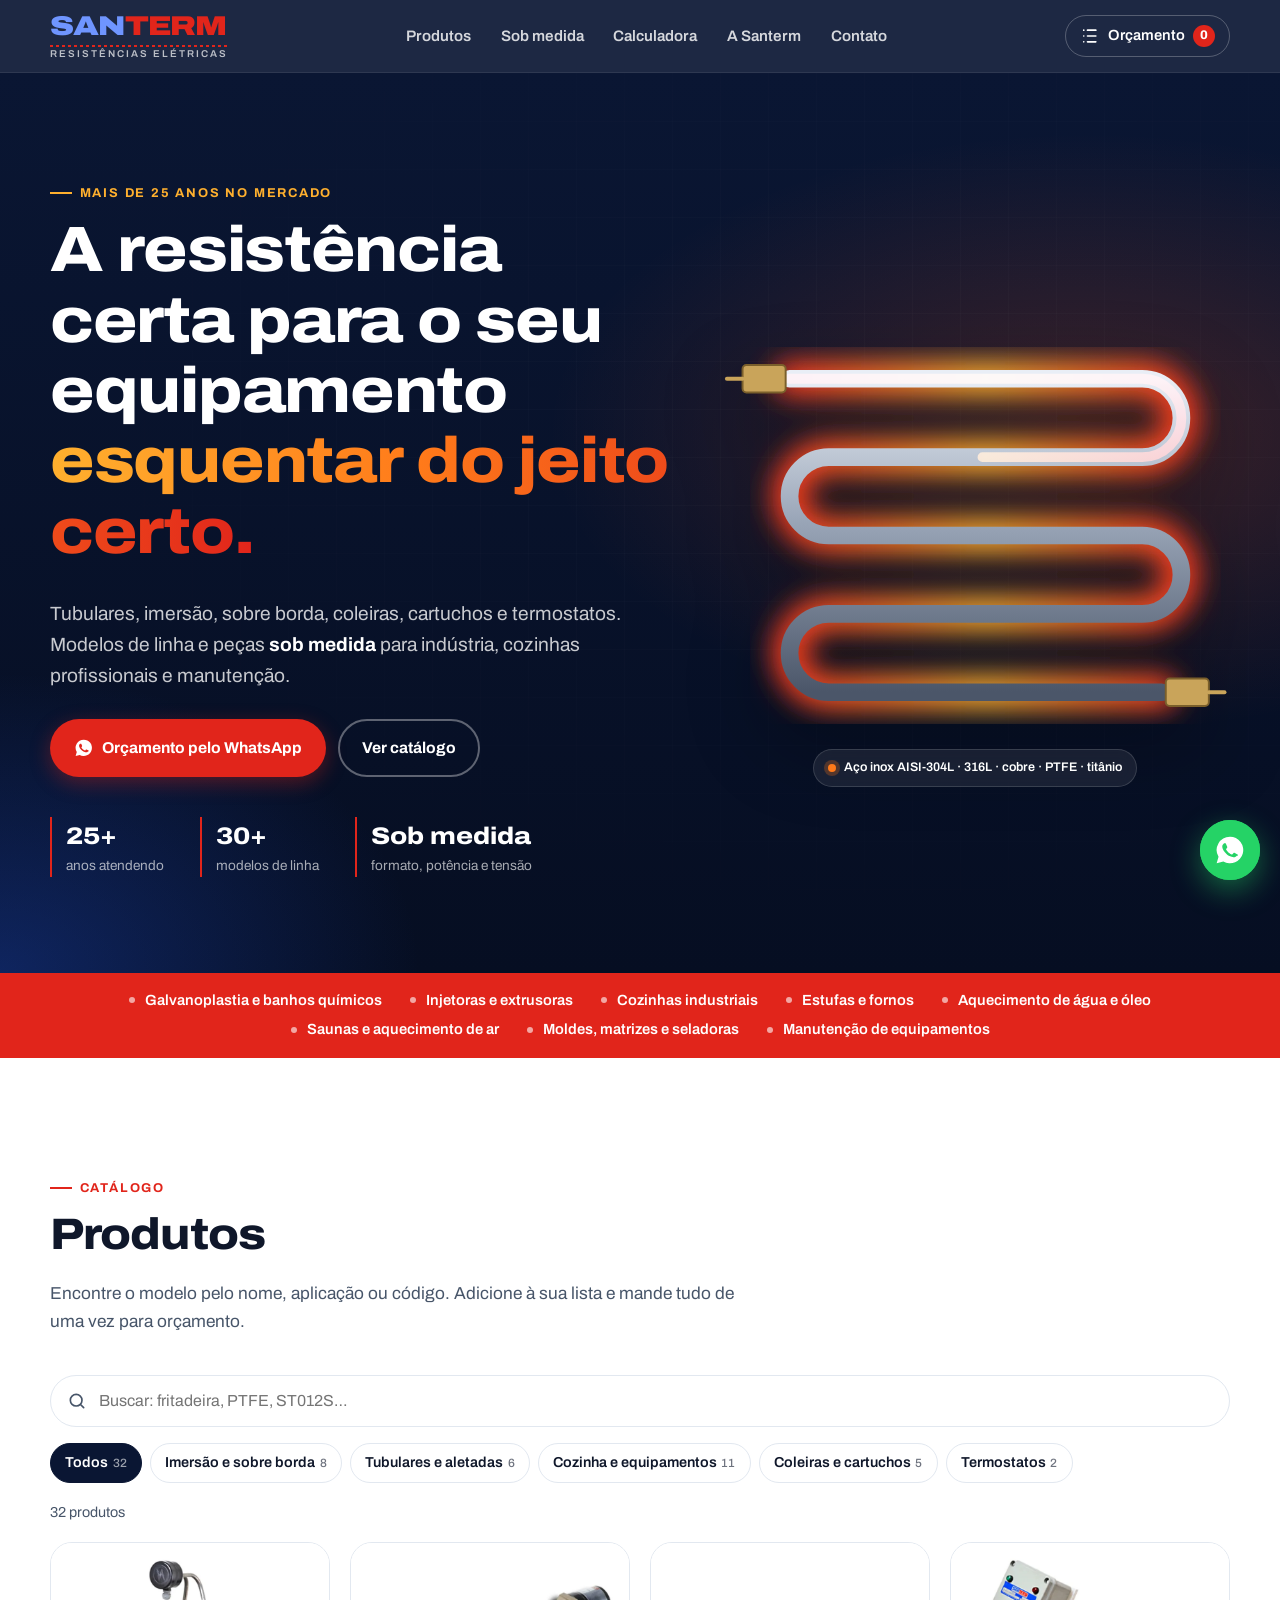
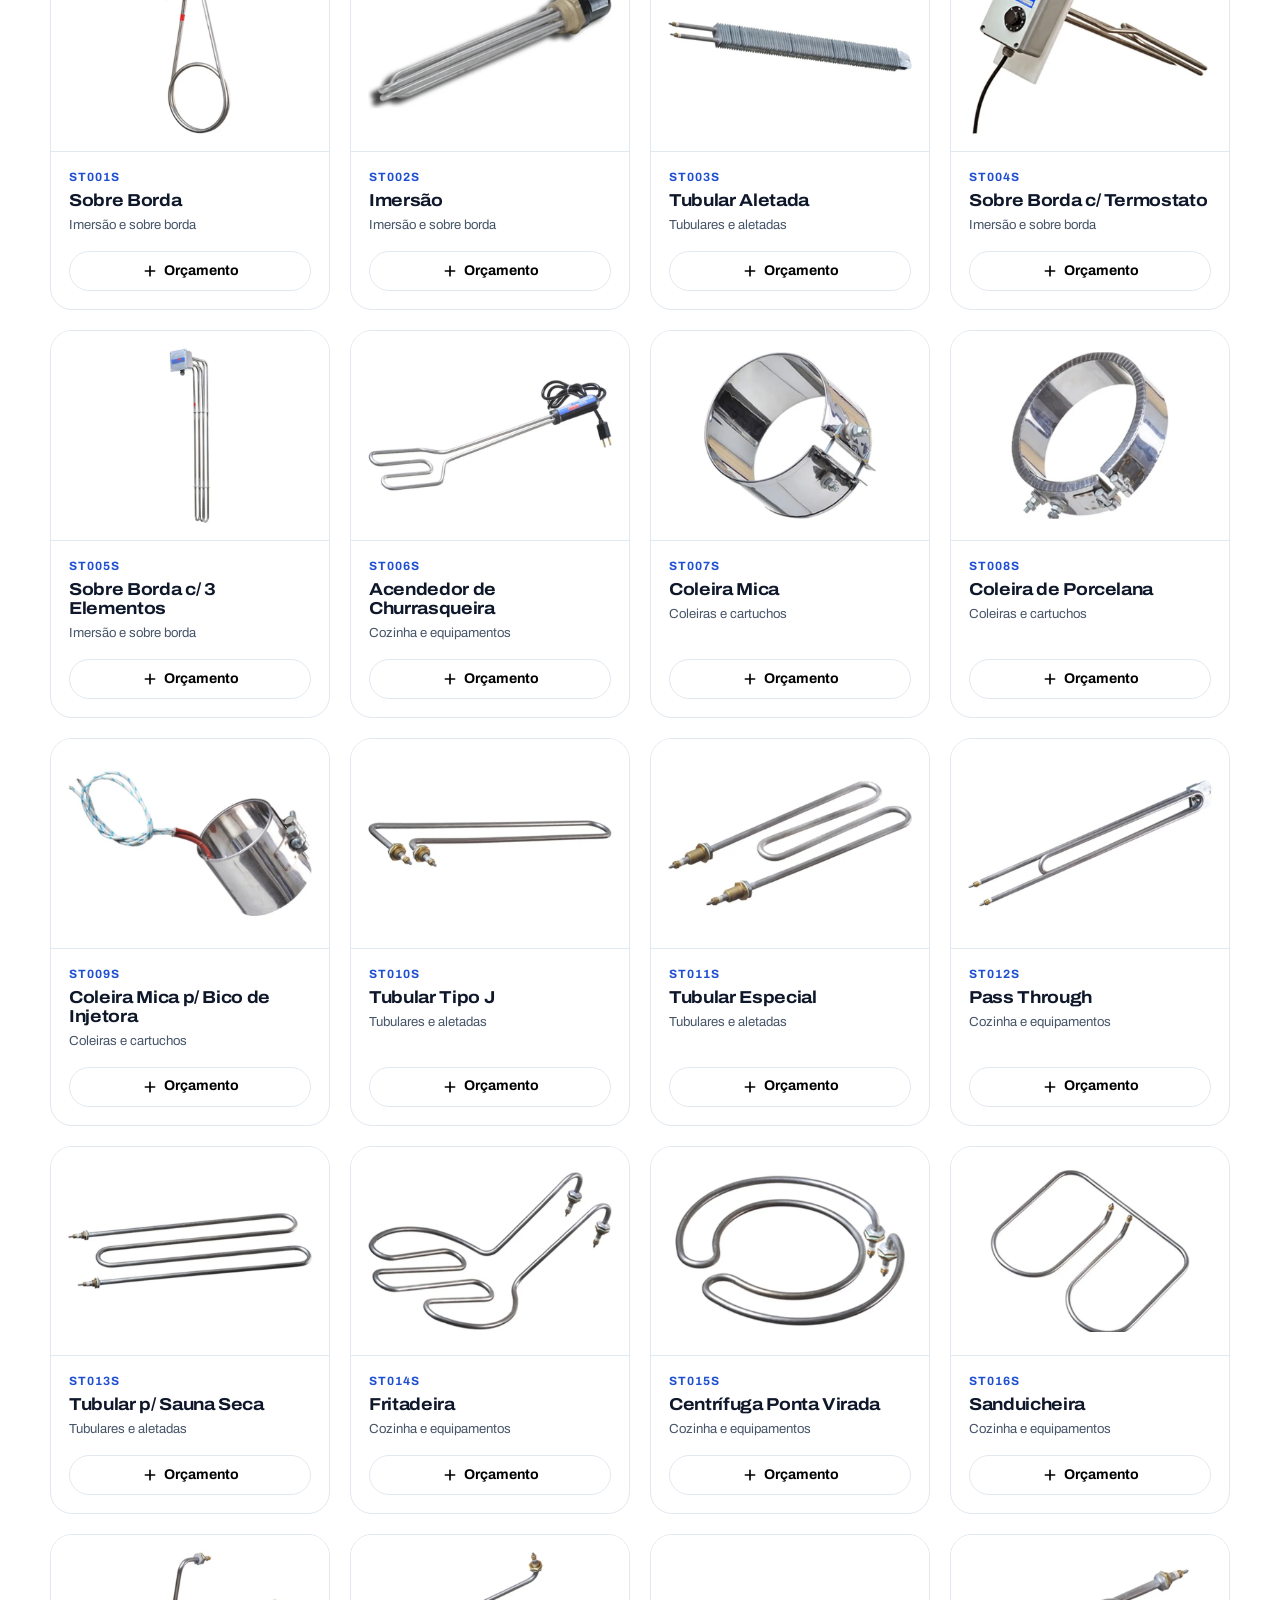
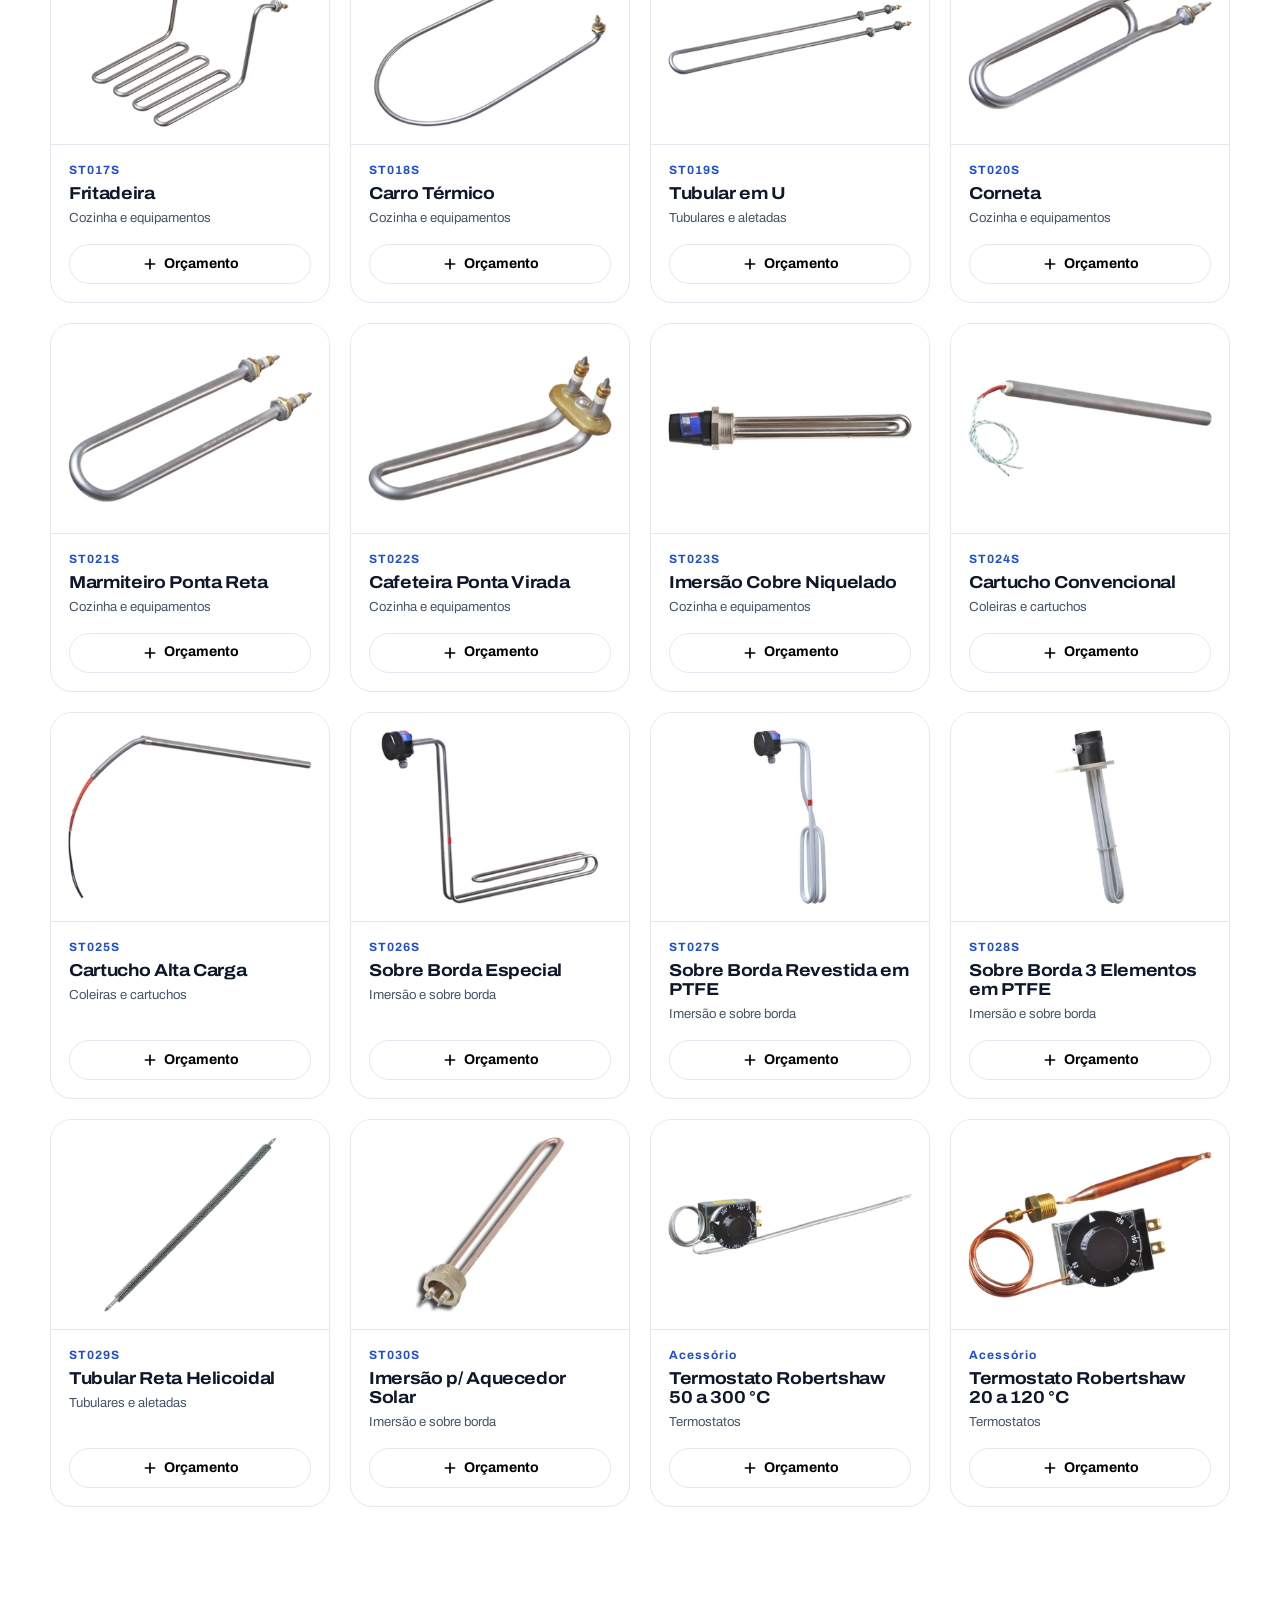
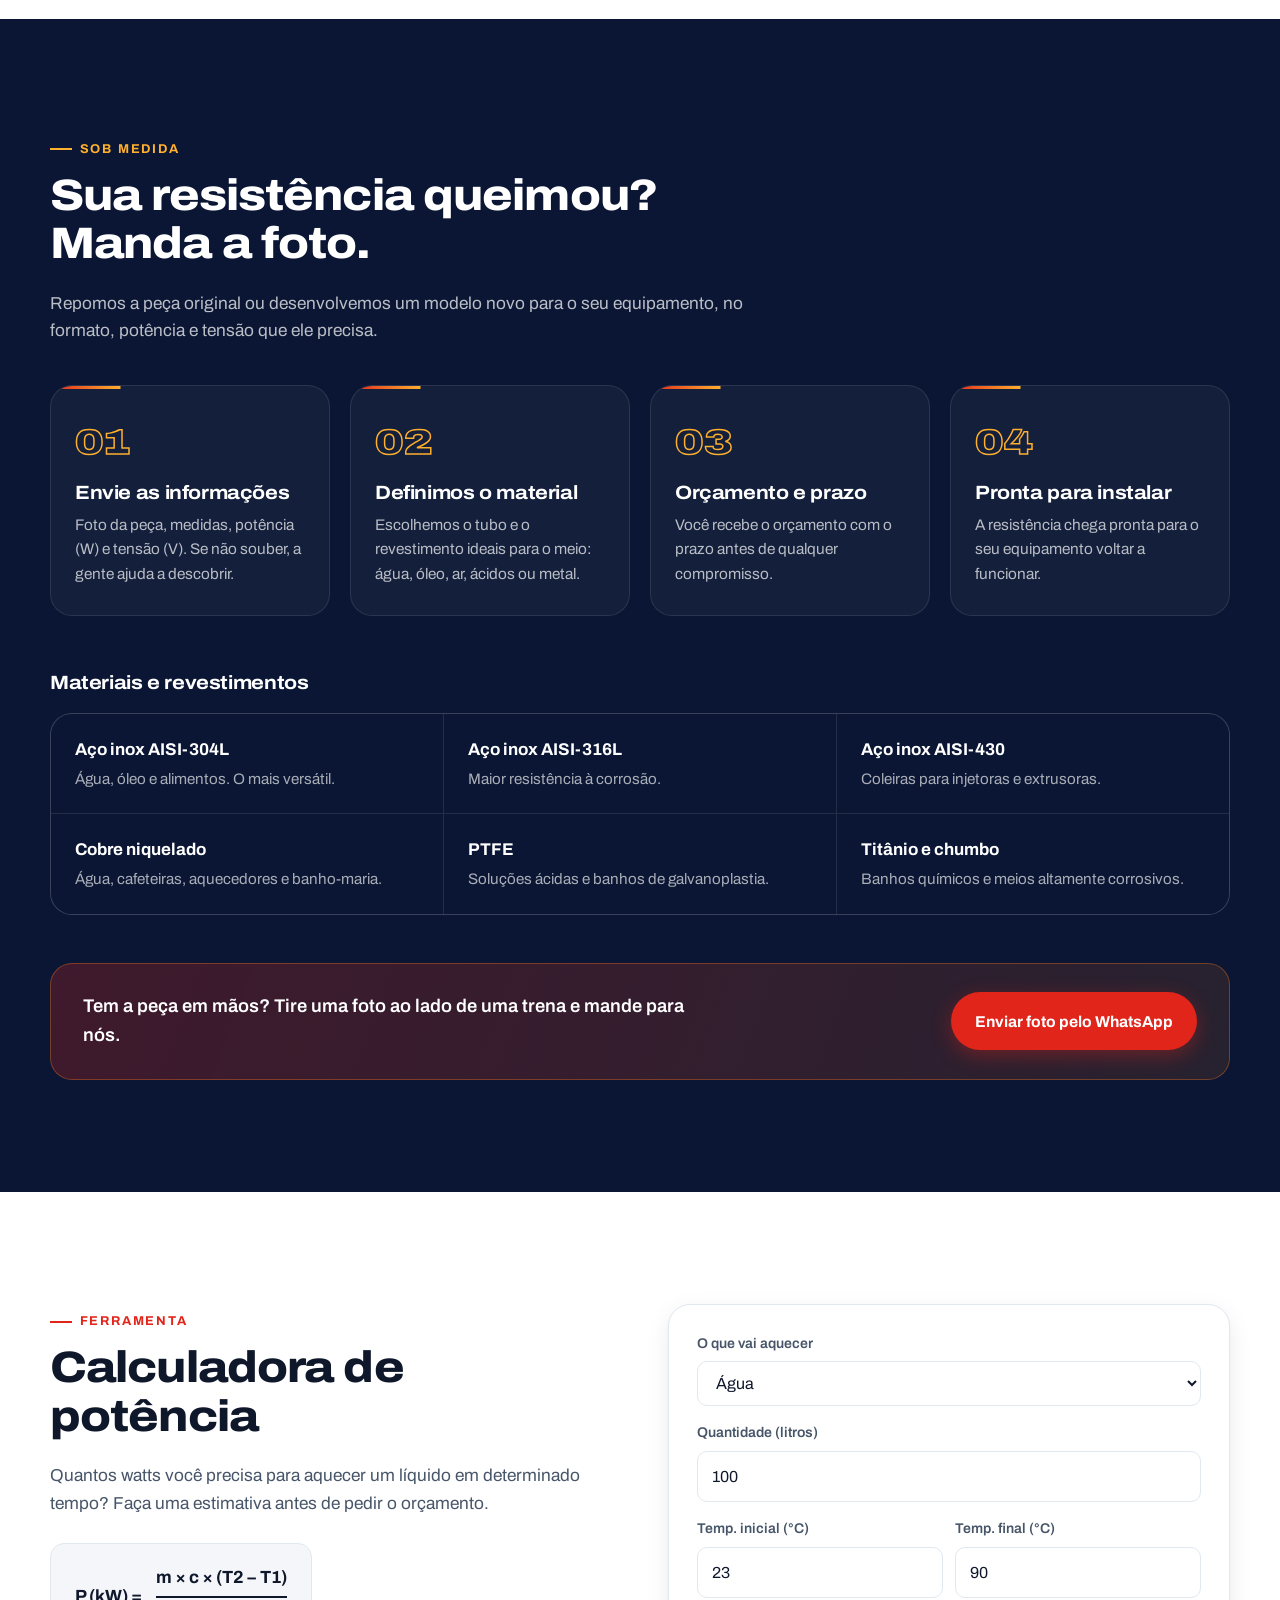
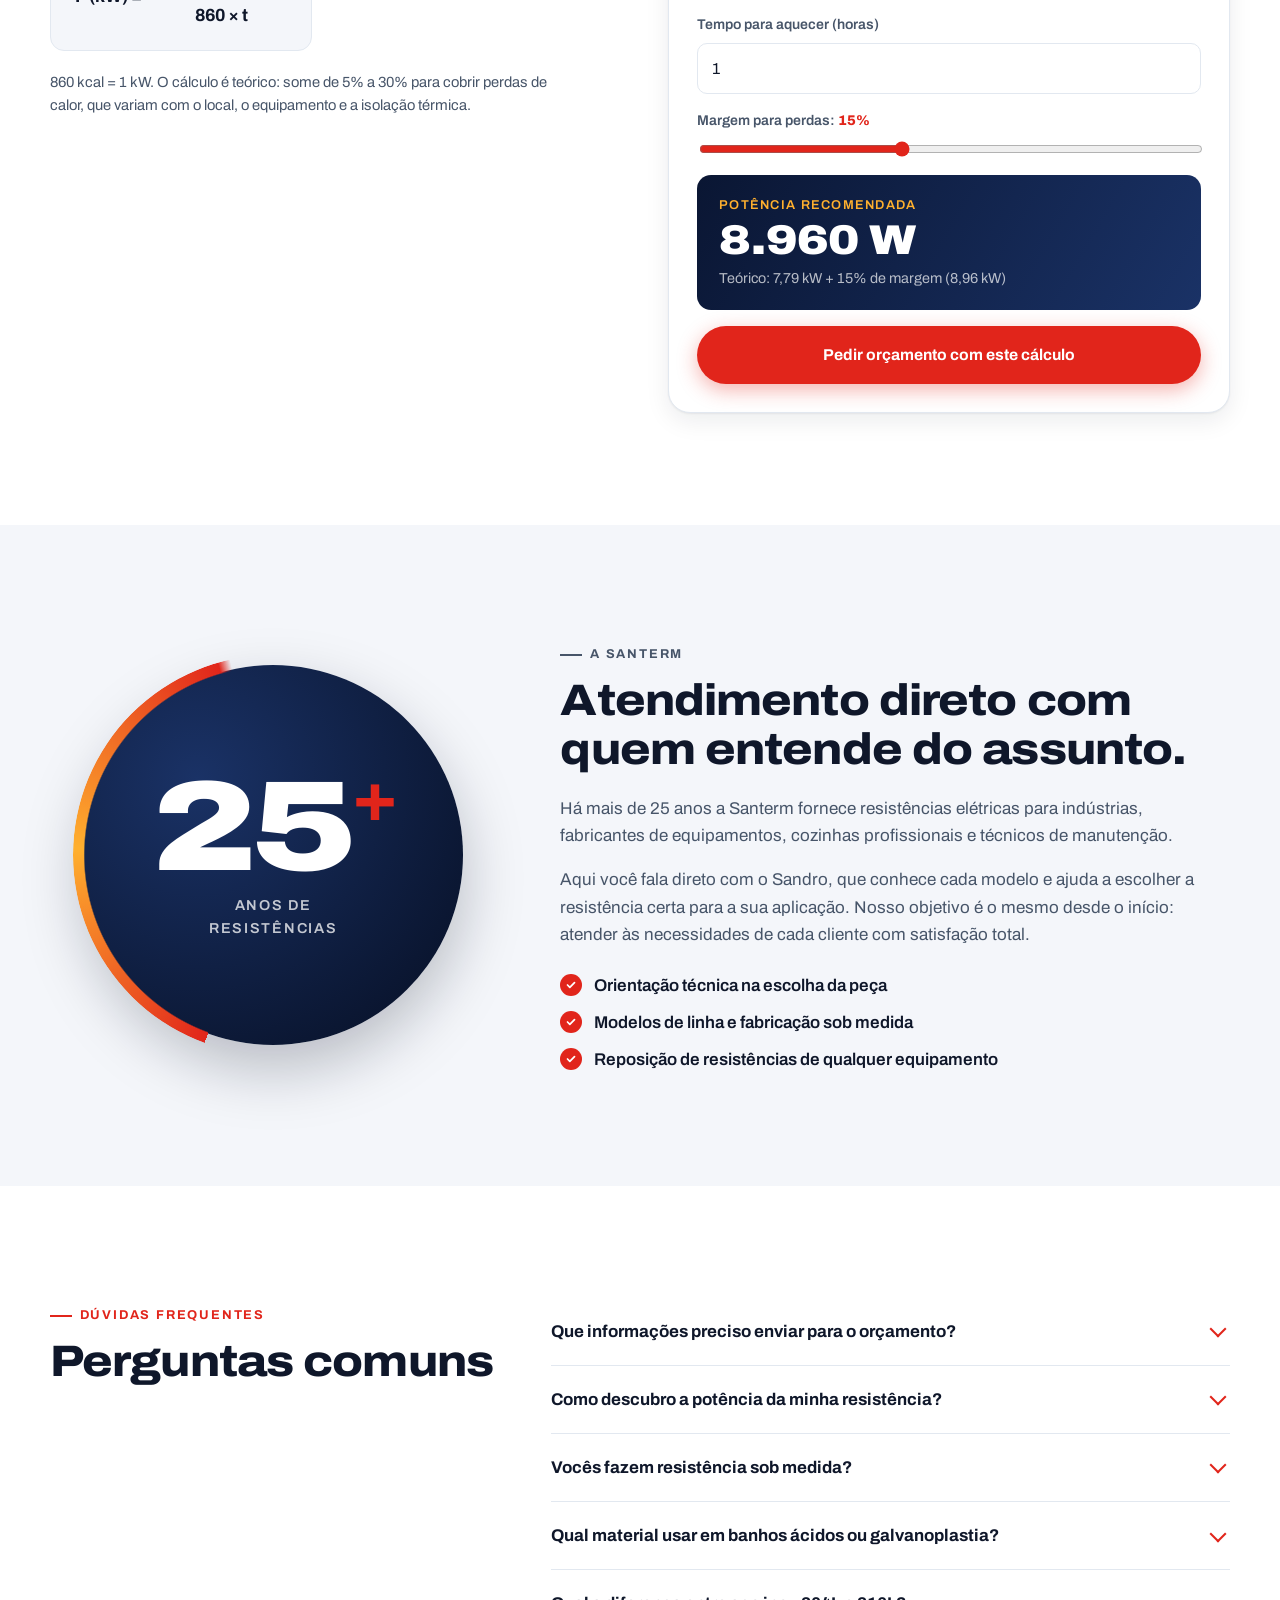
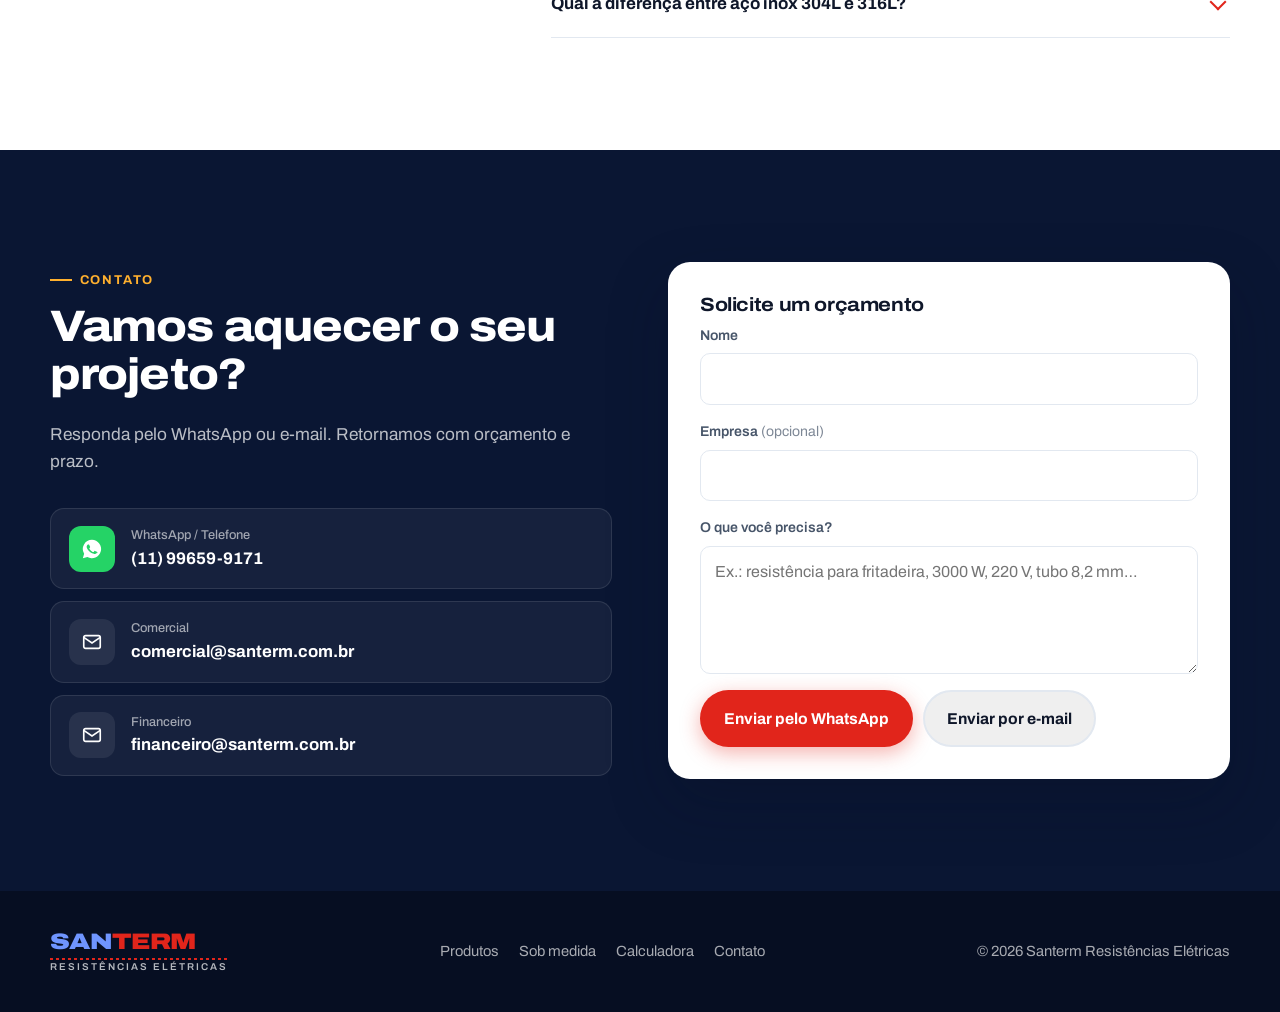
==== index.html @ 6eea7b71 "Novo site da Santerm: catálogo, orçamento e calculadora Revitalização do antigo site em ASP como sit" ====
<!doctype html>
<html lang="pt-BR">
<head>
  <meta charset="utf-8">
  <meta name="viewport" content="width=device-width, initial-scale=1">
  <title>Santerm Resistências Elétricas | Resistências industriais padrão e sob medida</title>
  <meta name="description" content="Santerm Resistências Elétricas: mais de 25 anos fornecendo resistências tubulares, de imersão, sobre borda, coleiras, cartuchos e termostatos. Peça seu orçamento pelo WhatsApp.">
  <meta name="theme-color" content="#0a1633">
  <link rel="canonical" href="https://www.santerm.com.br/">
  <link rel="icon" href="assets/img/favicon.svg" type="image/svg+xml">

  <meta property="og:type" content="website">
  <meta property="og:locale" content="pt_BR">
  <meta property="og:title" content="Santerm Resistências Elétricas">
  <meta property="og:description" content="Resistências elétricas industriais padrão e sob medida. Mais de 25 anos de mercado.">
  <meta property="og:url" content="https://www.santerm.com.br/">
  <meta property="og:image" content="https://www.santerm.com.br/assets/img/og.jpg">
  <meta name="twitter:card" content="summary_large_image">

  <link rel="preconnect" href="https://fonts.googleapis.com">
  <link rel="preconnect" href="https://fonts.gstatic.com" crossorigin>
  <link href="https://fonts.googleapis.com/css2?family=Archivo:wdth,wght@75..125,400..900&display=swap" rel="stylesheet">
  <link rel="stylesheet" href="assets/css/style.css">

  <script type="application/ld+json">
  {
    "@context": "https://schema.org",
    "@type": "Store",
    "name": "Santerm Resistências Elétricas",
    "url": "https://www.santerm.com.br/",
    "telephone": "+55-11-99659-9171",
    "email": "comercial@santerm.com.br",
    "image": "https://www.santerm.com.br/assets/img/og.jpg",
    "description": "Resistências elétricas industriais: tubulares, imersão, sobre borda, coleiras, cartuchos e termostatos.",
    "areaServed": "BR"
  }
  </script>
</head>
<body>
  <a class="skip" href="#conteudo">Pular para o conteúdo</a>

  <!-- ============ CABEÇALHO ============ -->
  <header class="topbar" id="topo">
    <div class="wrap topbar__in">
      <a href="#topo" class="logo" aria-label="Santerm Resistências Elétricas, início">
        <span class="logo__word"><span class="logo__san">SAN</span><span class="logo__term">TERM</span></span>
        <span class="logo__sub">Resistências Elétricas</span>
      </a>

      <nav class="nav" id="nav" aria-label="Principal">
        <a href="#produtos">Produtos</a>
        <a href="#sob-medida">Sob medida</a>
        <a href="#calculadora">Calculadora</a>
        <a href="#sobre">A Santerm</a>
        <a href="#contato">Contato</a>
      </nav>

      <div class="topbar__actions">
        <button class="quote-btn" type="button" data-open-quote aria-label="Abrir lista de orçamento">
          <svg viewBox="0 0 24 24" aria-hidden="true"><path d="M9 5h10M9 12h10M9 19h10M4.5 5h.01M4.5 12h.01M4.5 19h.01"/></svg>
          <span class="quote-btn__label">Orçamento</span>
          <span class="quote-btn__count" data-quote-count>0</span>
        </button>
        <button class="menu-btn" type="button" aria-expanded="false" aria-controls="nav" aria-label="Abrir menu">
          <span></span><span></span><span></span>
        </button>
      </div>
    </div>
  </header>

  <main id="conteudo">

    <!-- ============ HERO ============ -->
    <section class="hero">
      <div class="hero__glow" aria-hidden="true"></div>
      <div class="wrap hero__grid">
        <div class="hero__copy">
          <p class="eyebrow eyebrow--light">Mais de 25 anos no mercado</p>
          <h1>A resistência certa para o seu equipamento <em>esquentar do jeito certo.</em></h1>
          <p class="lead">Tubulares, imersão, sobre borda, coleiras, cartuchos e termostatos. Modelos de linha e peças <strong>sob medida</strong> para indústria, cozinhas profissionais e manutenção.</p>
          <div class="hero__cta">
            <a class="btn btn--hot" href="#" data-whats="Olá, Sandro! Vim pelo site e gostaria de um orçamento de resistência.">
              <svg viewBox="0 0 24 24" aria-hidden="true" class="ico-wa"><path d="M12 2a10 10 0 0 0-8.6 15.1L2 22l5-1.3A10 10 0 1 0 12 2Zm5.3 14.2c-.2.6-1.3 1.2-1.8 1.2-.5.1-1 .2-3.4-.7-2.8-1.1-4.6-4-4.8-4.2-.1-.2-1.1-1.5-1.1-2.9 0-1.4.7-2 1-2.3.2-.3.5-.3.7-.3h.5c.2 0 .4 0 .6.5l.9 2.1c.1.2.1.4 0 .5l-.3.5-.4.5c-.1.1-.3.3-.1.6.2.3.8 1.3 1.7 2.1 1.2 1 2.1 1.3 2.4 1.5.3.1.5.1.6-.1l.9-1c.2-.3.4-.2.6-.1l2 1c.3.1.5.2.5.3.1.2.1.7-.1 1.3Z"/></svg>
              Orçamento pelo WhatsApp
            </a>
            <a class="btn btn--ghost" href="#produtos">Ver catálogo</a>
          </div>
          <ul class="hero__facts">
            <li><strong>25+</strong><span>anos atendendo</span></li>
            <li><strong>30+</strong><span>modelos de linha</span></li>
            <li><strong>Sob medida</strong><span>formato, potência e tensão</span></li>
          </ul>
        </div>

        <figure class="hero__art" aria-hidden="true">
          <svg viewBox="0 0 520 520" class="coil">
            <defs>
              <linearGradient id="steel" x1="0" x2="0" y1="0" y2="1">
                <stop offset="0" stop-color="#e9eef6"/>
                <stop offset=".45" stop-color="#9aa6b8"/>
                <stop offset="1" stop-color="#4b5669"/>
              </linearGradient>
              <linearGradient id="heat" x1="0" x2="1" y1="0" y2="0">
                <stop offset="0" stop-color="#ff3d1f"/>
                <stop offset=".5" stop-color="#ffb02e"/>
                <stop offset="1" stop-color="#ff3d1f"/>
              </linearGradient>
              <filter id="blur"><feGaussianBlur stdDeviation="14"/></filter>
            </defs>
            <g class="coil__glow" filter="url(#blur)">
              <path d="M70 110 H430 a40 40 0 0 1 0 80 H110 a40 40 0 0 0 0 80 H430 a40 40 0 0 1 0 80 H110 a40 40 0 0 0 0 80 H450" fill="none" stroke="url(#heat)" stroke-width="34" stroke-linecap="round"/>
            </g>
            <path class="coil__tube" d="M70 110 H430 a40 40 0 0 1 0 80 H110 a40 40 0 0 0 0 80 H430 a40 40 0 0 1 0 80 H110 a40 40 0 0 0 0 80 H450" fill="none" stroke="url(#steel)" stroke-width="18" stroke-linecap="round"/>
            <path class="coil__hot" d="M70 110 H430 a40 40 0 0 1 0 80 H110 a40 40 0 0 0 0 80 H430 a40 40 0 0 1 0 80 H110 a40 40 0 0 0 0 80 H450" fill="none" stroke="url(#heat)" stroke-width="10" stroke-linecap="round" pathLength="100"/>
            <g fill="#c9a45a" stroke="#7a5f2b" stroke-width="2">
              <rect x="22" y="96" width="44" height="28" rx="4"/>
              <rect x="454" y="416" width="44" height="28" rx="4"/>
            </g>
            <g stroke="#c9a45a" stroke-width="4" stroke-linecap="round">
              <path d="M22 110 H6"/><path d="M498 430 H514"/>
            </g>
          </svg>
          <figcaption class="hero__tag">
            <span class="dot"></span> Aço inox AISI-304L · 316L · cobre · PTFE · titânio
          </figcaption>
        </figure>
      </div>
    </section>

    <!-- ============ APLICAÇÕES ============ -->
    <section class="apps" aria-label="Onde nossas resistências trabalham">
      <div class="wrap">
        <ul class="apps__list">
          <li>Galvanoplastia e banhos químicos</li>
          <li>Injetoras e extrusoras</li>
          <li>Cozinhas industriais</li>
          <li>Estufas e fornos</li>
          <li>Aquecimento de água e óleo</li>
          <li>Saunas e aquecimento de ar</li>
          <li>Moldes, matrizes e seladoras</li>
          <li>Manutenção de equipamentos</li>
        </ul>
      </div>
    </section>

    <!-- ============ PRODUTOS ============ -->
    <section class="section" id="produtos">
      <div class="wrap">
        <header class="section__head">
          <p class="eyebrow">Catálogo</p>
          <h2>Produtos</h2>
          <p class="section__lead">Encontre o modelo pelo nome, aplicação ou código. Adicione à sua lista e mande tudo de uma vez para orçamento.</p>
        </header>

        <div class="filters">
          <label class="search">
            <svg viewBox="0 0 24 24" aria-hidden="true"><circle cx="11" cy="11" r="7"/><path d="m20 20-3.5-3.5"/></svg>
            <span class="sr-only">Buscar produto</span>
            <input type="search" id="busca" placeholder="Buscar: fritadeira, PTFE, ST012S…" autocomplete="off">
          </label>
          <div class="chips" role="group" aria-label="Filtrar por categoria" id="chips"></div>
        </div>

        <p class="results" id="resultado" aria-live="polite"></p>
        <div class="grid" id="grade"></div>

        <div class="empty" id="vazio" hidden>
          <p><strong>Não encontrou o modelo?</strong> Nós fazemos sob medida. Envie a foto ou as medidas da sua resistência.</p>
          <a class="btn btn--hot" href="#" data-whats="Olá! Não encontrei no site a resistência que preciso. Posso enviar foto/medidas?">Falar no WhatsApp</a>
        </div>
      </div>
    </section>

    <!-- ============ SOB MEDIDA ============ -->
    <section class="section section--dark" id="sob-medida">
      <div class="wrap">
        <header class="section__head">
          <p class="eyebrow eyebrow--light">Sob medida</p>
          <h2>Sua resistência queimou? Manda a foto.</h2>
          <p class="section__lead">Repomos a peça original ou desenvolvemos um modelo novo para o seu equipamento, no formato, potência e tensão que ele precisa.</p>
        </header>

        <ol class="steps">
          <li>
            <span class="steps__n">01</span>
            <h3>Envie as informações</h3>
            <p>Foto da peça, medidas, potência (W) e tensão (V). Se não souber, a gente ajuda a descobrir.</p>
          </li>
          <li>
            <span class="steps__n">02</span>
            <h3>Definimos o material</h3>
            <p>Escolhemos o tubo e o revestimento ideais para o meio: água, óleo, ar, ácidos ou metal.</p>
          </li>
          <li>
            <span class="steps__n">03</span>
            <h3>Orçamento e prazo</h3>
            <p>Você recebe o orçamento com o prazo antes de qualquer compromisso.</p>
          </li>
          <li>
            <span class="steps__n">04</span>
            <h3>Pronta para instalar</h3>
            <p>A resistência chega pronta para o seu equipamento voltar a funcionar.</p>
          </li>
        </ol>

        <div class="materials">
          <h3>Materiais e revestimentos</h3>
          <dl class="materials__list">
            <div><dt>Aço inox AISI-304L</dt><dd>Água, óleo e alimentos. O mais versátil.</dd></div>
            <div><dt>Aço inox AISI-316L</dt><dd>Maior resistência à corrosão.</dd></div>
            <div><dt>Aço inox AISI-430</dt><dd>Coleiras para injetoras e extrusoras.</dd></div>
            <div><dt>Cobre niquelado</dt><dd>Água, cafeteiras, aquecedores e banho-maria.</dd></div>
            <div><dt>PTFE</dt><dd>Soluções ácidas e banhos de galvanoplastia.</dd></div>
            <div><dt>Titânio e chumbo</dt><dd>Banhos químicos e meios altamente corrosivos.</dd></div>
          </dl>
        </div>

        <div class="cta-band">
          <p>Tem a peça em mãos? Tire uma foto ao lado de uma trena e mande para nós.</p>
          <a class="btn btn--hot" href="#" data-whats="Olá! Preciso de uma resistência sob medida. Vou enviar a foto e as medidas.">Enviar foto pelo WhatsApp</a>
        </div>
      </div>
    </section>

    <!-- ============ CALCULADORA ============ -->
    <section class="section" id="calculadora">
      <div class="wrap calc">
        <div class="calc__intro">
          <p class="eyebrow">Ferramenta</p>
          <h2>Calculadora de potência</h2>
          <p class="section__lead">Quantos watts você precisa para aquecer um líquido em determinado tempo? Faça uma estimativa antes de pedir o orçamento.</p>
          <div class="formula" aria-label="Fórmula: potência igual a massa vezes calor específico vezes variação de temperatura, dividido por 860 vezes o tempo">
            <span>P (kW) =</span>
            <span class="formula__frac"><span>m × c × (T2 − T1)</span><span>860 × t</span></span>
          </div>
          <p class="note">860 kcal = 1 kW. O cálculo é teórico: some de 5% a 30% para cobrir perdas de calor, que variam com o local, o equipamento e a isolação térmica.</p>
        </div>

        <form class="calc__form" id="calc" novalidate>
          <div class="field">
            <label for="c-subs">O que vai aquecer</label>
            <select id="c-subs">
              <option value="1|1">Água</option>
              <option value="0.47|0.92">Óleo vegetal (fritura)</option>
              <option value="0.5|0.87">Óleo térmico</option>
              <option value="0.93|1.03">Leite</option>
              <option value="custom">Outro (informar calor específico)</option>
            </select>
          </div>
          <div class="field" id="c-custom" hidden>
            <label for="c-c">Calor específico (kcal/kg °C)</label>
            <input id="c-c" type="number" step="0.01" min="0.01" value="1" inputmode="decimal">
          </div>
          <div class="field">
            <label for="c-vol">Quantidade (litros)</label>
            <input id="c-vol" type="number" min="0" step="1" value="100" inputmode="decimal">
          </div>
          <div class="field-row">
            <div class="field">
              <label for="c-t1">Temp. inicial (°C)</label>
              <input id="c-t1" type="number" step="1" value="23" inputmode="decimal">
            </div>
            <div class="field">
              <label for="c-t2">Temp. final (°C)</label>
              <input id="c-t2" type="number" step="1" value="90" inputmode="decimal">
            </div>
          </div>
          <div class="field">
            <label for="c-t">Tempo para aquecer (horas)</label>
            <input id="c-t" type="number" min="0.1" step="0.1" value="1" inputmode="decimal">
          </div>
          <div class="field">
            <label for="c-loss">Margem para perdas: <output id="c-loss-out">15%</output></label>
            <input id="c-loss" type="range" min="5" max="30" step="5" value="15">
          </div>

          <div class="calc__result" aria-live="polite">
            <span class="calc__label">Potência recomendada</span>
            <span class="calc__value" id="c-res">8.960 W</span>
            <span class="calc__detail" id="c-det">Teórico: 7,79 kW + 15% de margem</span>
          </div>
          <a class="btn btn--hot btn--block" href="#" id="c-send">Pedir orçamento com este cálculo</a>
        </form>
      </div>
    </section>

    <!-- ============ SOBRE ============ -->
    <section class="section section--soft" id="sobre">
      <div class="wrap about">
        <div class="about__badge" aria-hidden="true">
          <span class="about__num">25<small>+</small></span>
          <span class="about__txt">anos de<br>resistências</span>
        </div>
        <div class="about__copy">
          <p class="eyebrow">A Santerm</p>
          <h2>Atendimento direto com quem entende do assunto.</h2>
          <p>Há mais de 25 anos a Santerm fornece resistências elétricas para indústrias, fabricantes de equipamentos, cozinhas profissionais e técnicos de manutenção.</p>
          <p>Aqui você fala direto com o Sandro, que conhece cada modelo e ajuda a escolher a resistência certa para a sua aplicação. Nosso objetivo é o mesmo desde o início: atender às necessidades de cada cliente com satisfação total.</p>
          <ul class="checks">
            <li>Orientação técnica na escolha da peça</li>
            <li>Modelos de linha e fabricação sob medida</li>
            <li>Reposição de resistências de qualquer equipamento</li>
          </ul>
        </div>
      </div>
    </section>

    <!-- ============ FAQ ============ -->
    <section class="section" id="duvidas">
      <div class="wrap faq">
        <header class="section__head">
          <p class="eyebrow">Dúvidas frequentes</p>
          <h2>Perguntas comuns</h2>
        </header>
        <div class="faq__list">
          <details>
            <summary>Que informações preciso enviar para o orçamento?</summary>
            <p>O ideal é: foto da peça, medidas (comprimento, diâmetro do tubo e formato), potência em watts, tensão (127 V, 220 V ou 380 V) e o que ela aquece (água, óleo, ar, solução química). Se não tiver tudo, mande o que tiver e nós ajudamos.</p>
          </details>
          <details>
            <summary>Como descubro a potência da minha resistência?</summary>
            <p>Normalmente ela vem gravada na própria peça ou na plaqueta do equipamento. Se não tiver, use a nossa <a href="#calculadora">calculadora de potência</a> para estimar, ou fale com a gente.</p>
          </details>
          <details>
            <summary>Vocês fazem resistência sob medida?</summary>
            <p>Sim. Além dos modelos de linha, desenvolvemos resistências no formato, potência, tensão e material que o seu equipamento precisa.</p>
          </details>
          <details>
            <summary>Qual material usar em banhos ácidos ou galvanoplastia?</summary>
            <p>Para meios corrosivos indicamos resistências revestidas em PTFE, titânio ou chumbo, conforme a solução. Informe o produto químico e a concentração que nós indicamos a melhor opção.</p>
          </details>
          <details>
            <summary>Qual a diferença entre aço inox 304L e 316L?</summary>
            <p>Os dois servem para água e alimentos. O 316L contém molibdênio e resiste melhor à corrosão, sendo indicado para água com cloro, salmoura e ambientes mais agressivos.</p>
          </details>
        </div>
      </div>
    </section>

    <!-- ============ CONTATO ============ -->
    <section class="section section--dark" id="contato">
      <div class="wrap contact">
        <div class="contact__info">
          <p class="eyebrow eyebrow--light">Contato</p>
          <h2>Vamos aquecer o seu projeto?</h2>
          <p class="section__lead">Responda pelo WhatsApp ou e-mail. Retornamos com orçamento e prazo.</p>

          <ul class="channels">
            <li>
              <a href="#" data-whats="Olá, Sandro! Vim pelo site da Santerm.">
                <span class="channels__ico channels__ico--wa"><svg viewBox="0 0 24 24" aria-hidden="true" class="ico-wa"><path d="M12 2a10 10 0 0 0-8.6 15.1L2 22l5-1.3A10 10 0 1 0 12 2Zm5.3 14.2c-.2.6-1.3 1.2-1.8 1.2-.5.1-1 .2-3.4-.7-2.8-1.1-4.6-4-4.8-4.2-.1-.2-1.1-1.5-1.1-2.9 0-1.4.7-2 1-2.3.2-.3.5-.3.7-.3h.5c.2 0 .4 0 .6.5l.9 2.1c.1.2.1.4 0 .5l-.3.5-.4.5c-.1.1-.3.3-.1.6.2.3.8 1.3 1.7 2.1 1.2 1 2.1 1.3 2.4 1.5.3.1.5.1.6-.1l.9-1c.2-.3.4-.2.6-.1l2 1c.3.1.5.2.5.3.1.2.1.7-.1 1.3Z"/></svg></span>
                <span><small>WhatsApp / Telefone</small>(11) 99659-9171</span>
              </a>
            </li>
            <li>
              <a href="mailto:comercial@santerm.com.br">
                <span class="channels__ico"><svg viewBox="0 0 24 24" aria-hidden="true"><rect x="3" y="5" width="18" height="14" rx="2"/><path d="m3 7 9 6 9-6"/></svg></span>
                <span><small>Comercial</small>comercial@santerm.com.br</span>
              </a>
            </li>
            <li>
              <a href="mailto:financeiro@santerm.com.br">
                <span class="channels__ico"><svg viewBox="0 0 24 24" aria-hidden="true"><rect x="3" y="5" width="18" height="14" rx="2"/><path d="m3 7 9 6 9-6"/></svg></span>
                <span><small>Financeiro</small>financeiro@santerm.com.br</span>
              </a>
            </li>
          </ul>
        </div>

        <form class="contact__form" id="contato-form" novalidate>
          <h3>Solicite um orçamento</h3>
          <div class="field">
            <label for="f-nome">Nome</label>
            <input id="f-nome" name="nome" autocomplete="name" required>
          </div>
          <div class="field">
            <label for="f-empresa">Empresa <span class="opt">(opcional)</span></label>
            <input id="f-empresa" name="empresa" autocomplete="organization">
          </div>
          <div class="field">
            <label for="f-msg">O que você precisa?</label>
            <textarea id="f-msg" name="mensagem" rows="4" required placeholder="Ex.: resistência para fritadeira, 3000 W, 220 V, tubo 8,2 mm…"></textarea>
          </div>
          <p class="form-error" id="f-erro" role="alert" hidden>Preencha seu nome e o que você precisa.</p>
          <div class="form-actions">
            <button type="submit" class="btn btn--hot" data-via="whats">Enviar pelo WhatsApp</button>
            <button type="submit" class="btn btn--ghost" data-via="email">Enviar por e-mail</button>
          </div>
        </form>
      </div>
    </section>
  </main>

  <!-- ============ RODAPÉ ============ -->
  <footer class="footer">
    <div class="wrap footer__in">
      <div>
        <span class="logo logo--footer"><span class="logo__word"><span class="logo__san">SAN</span><span class="logo__term">TERM</span></span><span class="logo__sub">Resistências Elétricas</span></span>
      </div>
      <nav class="footer__nav" aria-label="Rodapé">
        <a href="#produtos">Produtos</a>
        <a href="#sob-medida">Sob medida</a>
        <a href="#calculadora">Calculadora</a>
        <a href="#contato">Contato</a>
      </nav>
      <p class="footer__copy">© <span id="ano">2026</span> Santerm Resistências Elétricas</p>
    </div>
  </footer>

  <!-- WhatsApp flutuante -->
  <a class="fab" href="#" data-whats="Olá, Sandro! Vim pelo site da Santerm." aria-label="Conversar no WhatsApp">
    <svg viewBox="0 0 24 24" aria-hidden="true" class="ico-wa"><path d="M12 2a10 10 0 0 0-8.6 15.1L2 22l5-1.3A10 10 0 1 0 12 2Zm5.3 14.2c-.2.6-1.3 1.2-1.8 1.2-.5.1-1 .2-3.4-.7-2.8-1.1-4.6-4-4.8-4.2-.1-.2-1.1-1.5-1.1-2.9 0-1.4.7-2 1-2.3.2-.3.5-.3.7-.3h.5c.2 0 .4 0 .6.5l.9 2.1c.1.2.1.4 0 .5l-.3.5-.4.5c-.1.1-.3.3-.1.6.2.3.8 1.3 1.7 2.1 1.2 1 2.1 1.3 2.4 1.5.3.1.5.1.6-.1l.9-1c.2-.3.4-.2.6-.1l2 1c.3.1.5.2.5.3.1.2.1.7-.1 1.3Z"/></svg>
  </a>

  <!-- Detalhe do produto -->
  <dialog class="modal" id="modal" aria-labelledby="m-nome">
    <button class="modal__close" type="button" data-close aria-label="Fechar">×</button>
    <div class="modal__body">
      <div class="modal__img"><img id="m-img" alt="" width="800" height="600"></div>
      <div class="modal__info">
        <p class="modal__ref" id="m-ref"></p>
        <h3 id="m-nome"></h3>
        <p class="modal__cat" id="m-cat"></p>
        <p id="m-desc"></p>
        <p class="modal__hint">Informe potência, tensão e medidas no pedido. Também fabricamos variações deste modelo.</p>
        <div class="modal__actions">
          <button class="btn btn--hot" type="button" id="m-add">Adicionar ao orçamento</button>
          <a class="btn btn--ghost-dark" href="#" id="m-whats">Perguntar no WhatsApp</a>
        </div>
      </div>
    </div>
  </dialog>

  <!-- Lista de orçamento -->
  <dialog class="drawer" id="drawer" aria-labelledby="d-titulo">
    <div class="drawer__head">
      <h3 id="d-titulo">Lista de orçamento</h3>
      <button class="modal__close" type="button" data-close aria-label="Fechar">×</button>
    </div>
    <ul class="drawer__list" id="d-lista"></ul>
    <div class="drawer__empty" id="d-vazio">
      <p>Sua lista está vazia.</p>
      <p>Abra um produto do catálogo e toque em <strong>Adicionar ao orçamento</strong>.</p>
    </div>
    <div class="drawer__foot" id="d-foot">
      <label class="field">
        <span>Observações (potência, tensão, medidas)</span>
        <textarea id="d-obs" rows="3" placeholder="Ex.: 2 peças de 3000 W em 220 V"></textarea>
      </label>
      <a class="btn btn--hot btn--block" href="#" id="d-whats">Enviar lista pelo WhatsApp</a>
      <a class="btn btn--ghost-dark btn--block" href="#" id="d-email">Enviar por e-mail</a>
      <button class="link-btn" type="button" id="d-limpar">Limpar lista</button>
    </div>
  </dialog>

  <div class="toast" id="toast" role="status" aria-live="polite"></div>

  <script src="assets/js/produtos.js"></script>
  <script src="assets/js/main.js"></script>
</body>
</html>
---- assets/css/style.css ----
/* =========================================================
   SANTERM — folha de estilo
   Cores da marca: azul (SAN) + vermelho (TERM)
   ========================================================= */
:root {
  --navy-950: #060e22;
  --navy-900: #0a1633;
  --navy-800: #10224a;
  --navy-700: #1a3266;
  --blue: #1f4fd1;
  --blue-soft: #e8eefc;
  --red: #e1251b;
  --red-dark: #b81a12;
  --orange: #ff7a1a;
  --amber: #ffb02e;
  --ink: #0f172a;
  --ink-2: #475569;
  --line: #e2e8f0;
  --bg: #ffffff;
  --bg-soft: #f4f6fa;
  --radius: 14px;
  --radius-lg: 22px;
  --shadow: 0 1px 2px rgba(15, 23, 42, .06), 0 8px 24px rgba(15, 23, 42, .08);
  --shadow-lg: 0 24px 60px rgba(6, 14, 34, .25);
  --wrap: 1180px;
  --font: "Archivo", system-ui, -apple-system, "Segoe UI", Roboto, sans-serif;
  color-scheme: light;
}

*, *::before, *::after { box-sizing: border-box; }
[hidden] { display: none !important; }
html { scroll-behavior: smooth; scroll-padding-top: 84px; -webkit-text-size-adjust: 100%; }
body {
  margin: 0;
  font-family: var(--font);
  font-size: 17px;
  line-height: 1.6;
  color: var(--ink);
  background: var(--bg);
  -webkit-font-smoothing: antialiased;
}
img, svg { display: block; max-width: 100%; }
a { color: inherit; }
h1, h2, h3 { line-height: 1.1; margin: 0 0 .5em; font-stretch: 112%; letter-spacing: -.02em; }
h1 { font-size: clamp(2.2rem, 5.4vw, 4rem); font-weight: 800; }
h2 { font-size: clamp(1.8rem, 3.6vw, 2.75rem); font-weight: 800; }
h3 { font-size: 1.2rem; font-weight: 700; }
p { margin: 0 0 1em; }

.wrap { width: min(100% - 32px, var(--wrap)); margin-inline: auto; }
.sr-only { position: absolute; width: 1px; height: 1px; overflow: hidden; clip: rect(0 0 0 0); white-space: nowrap; }
.skip { position: absolute; left: 16px; top: -60px; background: var(--red); color: #fff; padding: 10px 16px; border-radius: 8px; z-index: 100; }
.skip:focus { top: 12px; }
:focus-visible { outline: 3px solid var(--amber); outline-offset: 3px; border-radius: 6px; }

/* ---------- Botões ---------- */
.btn {
  display: inline-flex; align-items: center; justify-content: center; gap: .55em;
  padding: .9em 1.4em; border-radius: 999px; border: 2px solid transparent;
  font: inherit; font-weight: 700; font-size: .98rem; text-decoration: none; cursor: pointer;
  transition: transform .15s ease, background-color .2s, box-shadow .2s, border-color .2s;
}
.btn:active { transform: translateY(1px); }
.btn svg { width: 1.25em; height: 1.25em; }
.btn--hot { background: var(--red); color: #fff; box-shadow: 0 6px 20px rgba(225, 37, 27, .35); }
.btn--hot:hover { background: var(--red-dark); box-shadow: 0 8px 28px rgba(225, 37, 27, .45); }
.btn--ghost { border-color: rgba(255, 255, 255, .35); color: #fff; }
.btn--ghost:hover { border-color: #fff; background: rgba(255, 255, 255, .08); }
.btn--ghost-dark { border-color: var(--line); color: var(--ink); background: #fff; }
.btn--ghost-dark:hover { border-color: var(--ink); }
.btn--block { width: 100%; }
.ico-wa { fill: currentColor; }
.link-btn { background: none; border: 0; color: var(--ink-2); font: inherit; font-size: .9rem; text-decoration: underline; cursor: pointer; padding: .5em; }

.eyebrow {
  display: inline-flex; align-items: center; gap: .6em;
  font-size: .8rem; font-weight: 700; letter-spacing: .14em; text-transform: uppercase;
  color: var(--red); margin-bottom: .9em;
}
.eyebrow::before { content: ""; width: 22px; height: 2px; background: currentColor; }
.eyebrow--light { color: var(--amber); }

/* ---------- Cabeçalho ---------- */
.topbar {
  position: sticky; top: 0; z-index: 50;
  background: rgba(10, 22, 51, .92);
  backdrop-filter: saturate(140%) blur(12px);
  -webkit-backdrop-filter: saturate(140%) blur(12px);
  border-bottom: 1px solid rgba(255, 255, 255, .08);
  color: #fff;
}
.topbar__in { display: flex; align-items: center; justify-content: space-between; gap: 24px; height: 72px; }
.logo { display: inline-flex; flex-direction: column; text-decoration: none; line-height: 1; }
.logo__word { font-weight: 900; font-size: 1.7rem; font-stretch: 125%; letter-spacing: -.03em; }
.logo__san { color: #6f95ff; }
.logo__term { color: var(--red); }
.logo__sub {
  font-size: .62rem; font-weight: 600; letter-spacing: .2em; text-transform: uppercase;
  color: rgba(255, 255, 255, .7); margin-top: 4px; padding-top: 4px;
  background: repeating-linear-gradient(90deg, var(--red) 0 3px, transparent 3px 6px) top / 100% 2px no-repeat;
}
.nav { display: flex; gap: 4px; }
.nav a {
  text-decoration: none; font-weight: 600; font-size: .95rem; padding: .5em .85em; border-radius: 8px;
  color: rgba(255, 255, 255, .82); transition: color .2s, background-color .2s;
}
.nav a:hover { color: #fff; background: rgba(255, 255, 255, .08); }
.topbar__actions { display: flex; align-items: center; gap: 10px; }
.quote-btn {
  display: inline-flex; align-items: center; gap: 8px; height: 42px; padding: 0 14px;
  border-radius: 999px; border: 1px solid rgba(255, 255, 255, .25); background: transparent;
  color: #fff; font: inherit; font-weight: 600; font-size: .92rem; cursor: pointer;
}
.quote-btn:hover { background: rgba(255, 255, 255, .08); }
.quote-btn svg { width: 20px; height: 20px; fill: none; stroke: currentColor; stroke-width: 2; stroke-linecap: round; }
.quote-btn__count {
  min-width: 22px; height: 22px; padding: 0 6px; border-radius: 999px; background: var(--red);
  font-size: .78rem; font-weight: 800; display: grid; place-items: center;
}
.quote-btn__count.bump { animation: bump .4s ease; }
@keyframes bump { 50% { transform: scale(1.35); } }
.menu-btn { display: none; width: 42px; height: 42px; border: 0; background: transparent; cursor: pointer; padding: 10px; }
.menu-btn span { display: block; height: 2px; background: #fff; margin: 5px 0; border-radius: 2px; transition: transform .25s, opacity .25s; }
.menu-btn[aria-expanded="true"] span:nth-child(1) { transform: translateY(7px) rotate(45deg); }
.menu-btn[aria-expanded="true"] span:nth-child(2) { opacity: 0; }
.menu-btn[aria-expanded="true"] span:nth-child(3) { transform: translateY(-7px) rotate(-45deg); }

/* ---------- Hero ---------- */
.hero {
  position: relative; overflow: hidden; color: #fff;
  background:
    radial-gradient(900px 500px at 85% 40%, rgba(255, 90, 30, .22), transparent 60%),
    radial-gradient(700px 500px at 0% 100%, rgba(31, 79, 209, .35), transparent 60%),
    linear-gradient(180deg, var(--navy-900), var(--navy-950));
  padding: clamp(48px, 8vw, 104px) 0 clamp(56px, 8vw, 96px);
}
.hero::after {
  content: ""; position: absolute; inset: 0; pointer-events: none; opacity: .35;
  background-image: linear-gradient(rgba(255, 255, 255, .05) 1px, transparent 1px), linear-gradient(90deg, rgba(255, 255, 255, .05) 1px, transparent 1px);
  background-size: 48px 48px;
  mask-image: radial-gradient(ellipse at 70% 40%, #000 20%, transparent 70%);
  -webkit-mask-image: radial-gradient(ellipse at 70% 40%, #000 20%, transparent 70%);
}
.hero__grid { position: relative; z-index: 1; display: grid; grid-template-columns: 1.1fr .9fr; gap: 48px; align-items: center; }
.hero h1 em { font-style: normal; background: linear-gradient(90deg, var(--amber), var(--orange) 45%, var(--red)); -webkit-background-clip: text; background-clip: text; color: transparent; }
.lead { font-size: clamp(1.05rem, 1.6vw, 1.2rem); color: rgba(255, 255, 255, .78); max-width: 36em; }
.lead strong { color: #fff; }
.hero__cta { display: flex; flex-wrap: wrap; gap: 12px; margin: 28px 0 40px; }
.hero__facts { list-style: none; padding: 0; margin: 0; display: flex; flex-wrap: wrap; gap: 12px 36px; }
.hero__facts li { display: flex; flex-direction: column; padding-left: 14px; border-left: 2px solid var(--red); }
.hero__facts strong { font-size: 1.5rem; font-weight: 800; font-stretch: 115%; }
.hero__facts span { font-size: .85rem; color: rgba(255, 255, 255, .65); }

.hero__art { margin: 0; position: relative; }
.coil { width: 100%; max-width: 520px; margin-inline: auto; filter: drop-shadow(0 30px 40px rgba(0, 0, 0, .45)); }
.coil__hot { stroke-dasharray: 30 70; animation: flow 6s linear infinite; mix-blend-mode: screen; opacity: .9; }
.coil__glow { animation: pulse 3.2s ease-in-out infinite; }
@keyframes flow { to { stroke-dashoffset: -100; } }
@keyframes pulse { 0%, 100% { opacity: .35; } 50% { opacity: .75; } }
.hero__tag {
  position: absolute; left: 50%; bottom: -6px; transform: translateX(-50%);
  display: inline-flex; align-items: center; gap: 8px; white-space: nowrap;
  padding: 8px 14px; border-radius: 999px; font-size: .78rem; font-weight: 600;
  background: rgba(255, 255, 255, .08); border: 1px solid rgba(255, 255, 255, .14);
  backdrop-filter: blur(8px); -webkit-backdrop-filter: blur(8px);
}
.dot { width: 8px; height: 8px; border-radius: 50%; background: var(--orange); box-shadow: 0 0 0 4px rgba(255, 122, 26, .25); }

/* ---------- Faixa de aplicações ---------- */
.apps { background: var(--red); color: #fff; overflow: hidden; }
.apps__list {
  list-style: none; margin: 0; padding: 16px 0; display: flex; flex-wrap: wrap; justify-content: center;
  gap: 6px 28px; font-weight: 600; font-size: .92rem;
}
.apps__list li { display: inline-flex; align-items: center; gap: 10px; }
.apps__list li::before { content: ""; width: 6px; height: 6px; border-radius: 50%; background: rgba(255, 255, 255, .6); flex: none; }

/* ---------- Seções ---------- */
.section { padding: clamp(64px, 9vw, 112px) 0; }
.section--soft { background: var(--bg-soft); }
.section--dark { background: var(--navy-900); color: #fff; }
.section__head { max-width: 720px; margin-bottom: 40px; }
.section__lead { color: var(--ink-2); font-size: 1.08rem; }
.section--dark .section__lead { color: rgba(255, 255, 255, .72); }

/* ---------- Catálogo ---------- */
.filters { display: flex; flex-wrap: wrap; align-items: center; gap: 16px; margin-bottom: 18px; }
.search {
  flex: 1 1 300px; display: flex; align-items: center; gap: 10px; padding: 0 16px; height: 52px;
  border: 1.5px solid var(--line); border-radius: 999px; background: #fff; transition: border-color .2s, box-shadow .2s;
}
.search:focus-within { border-color: var(--blue); box-shadow: 0 0 0 4px var(--blue-soft); }
.search svg { width: 20px; height: 20px; fill: none; stroke: var(--ink-2); stroke-width: 2; stroke-linecap: round; flex: none; }
.search input { flex: 1; min-width: 0; border: 0; outline: 0; font: inherit; font-size: 1rem; background: transparent; }
.chips { display: flex; flex-wrap: wrap; gap: 8px; }
.chip {
  border: 1.5px solid var(--line); background: #fff; color: var(--ink); font: inherit; font-size: .9rem; font-weight: 600;
  padding: .5em 1em; border-radius: 999px; cursor: pointer; transition: all .2s;
}
.chip:hover { border-color: var(--ink); }
.chip[aria-pressed="true"] { background: var(--navy-900); border-color: var(--navy-900); color: #fff; }
.chip small { opacity: .6; margin-left: .35em; font-weight: 500; }
.results { font-size: .9rem; color: var(--ink-2); margin-bottom: 18px; }

.grid { display: grid; grid-template-columns: repeat(auto-fill, minmax(250px, 1fr)); gap: 20px; }
.card {
  position: relative; display: flex; flex-direction: column; background: #fff; border: 1px solid var(--line);
  border-radius: var(--radius-lg); overflow: hidden; transition: transform .25s ease, box-shadow .25s ease, border-color .25s;
}
.card:hover { transform: translateY(-4px); box-shadow: var(--shadow); border-color: transparent; }
.card__img { aspect-ratio: 4 / 3; background: #fff; display: grid; place-items: center; border-bottom: 1px solid var(--line); }
.card__img img { width: 100%; height: 100%; object-fit: contain; transition: transform .4s ease; }
.card:hover .card__img img { transform: scale(1.05); }
.card__body { padding: 16px 18px 18px; display: flex; flex-direction: column; gap: 4px; flex: 1; }
.card__ref { font-size: .75rem; font-weight: 700; letter-spacing: .08em; color: var(--blue); }
.card__name { font-size: 1.08rem; margin: 0; }
.card__cat { font-size: .82rem; color: var(--ink-2); margin: 0 0 12px; }
.card__actions { margin-top: auto; display: flex; gap: 8px; }
.card__open { position: absolute; inset: 0; border: 0; background: none; cursor: pointer; z-index: 1; border-radius: var(--radius-lg); }
.card__add {
  position: relative; z-index: 2; flex: 1; display: inline-flex; align-items: center; justify-content: center; gap: 6px;
  border: 1.5px solid var(--line); background: #fff; border-radius: 999px; padding: .55em 1em;
  font: inherit; font-size: .88rem; font-weight: 700; cursor: pointer; transition: all .2s;
}
.card__add:hover { border-color: var(--red); color: var(--red); }
.card__add.is-in { background: var(--red); border-color: var(--red); color: #fff; }
.card__add svg { width: 16px; height: 16px; fill: none; stroke: currentColor; stroke-width: 2.5; stroke-linecap: round; }

.empty { text-align: center; padding: 48px 24px; border: 2px dashed var(--line); border-radius: var(--radius-lg); max-width: 640px; margin: 0 auto; }

/* ---------- Sob medida ---------- */
.steps { list-style: none; padding: 0; margin: 0 0 56px; display: grid; grid-template-columns: repeat(4, 1fr); gap: 20px; counter-reset: s; }
.steps li { padding: 28px 24px; border-radius: var(--radius-lg); background: rgba(255, 255, 255, .04); border: 1px solid rgba(255, 255, 255, .1); position: relative; overflow: hidden; }
.steps li::after { content: ""; position: absolute; left: 0; right: 0; top: 0; height: 3px; background: linear-gradient(90deg, var(--red), var(--amber)); transform: scaleX(.25); transform-origin: left; transition: transform .5s ease; }
.steps li:hover::after { transform: scaleX(1); }
.steps__n { font-size: 2.2rem; font-weight: 900; font-stretch: 125%; color: transparent; -webkit-text-stroke: 1.5px var(--amber); display: block; margin-bottom: 12px; }
.steps p { color: rgba(255, 255, 255, .7); margin: 0; font-size: .96rem; }

.materials h3 { margin-bottom: 20px; }
.materials__list { margin: 0; display: grid; grid-template-columns: repeat(3, 1fr); gap: 1px; background: rgba(255, 255, 255, .1); border-radius: var(--radius-lg); overflow: hidden; border: 1px solid rgba(255, 255, 255, .1); }
.materials__list div { background: var(--navy-900); padding: 22px 24px; }
.materials__list dt { font-weight: 700; margin-bottom: 4px; }
.materials__list dd { margin: 0; color: rgba(255, 255, 255, .65); font-size: .95rem; }

.cta-band {
  margin-top: 48px; display: flex; flex-wrap: wrap; align-items: center; justify-content: space-between; gap: 20px;
  padding: 28px 32px; border-radius: var(--radius-lg);
  background: linear-gradient(110deg, rgba(225, 37, 27, .25), rgba(255, 122, 26, .12)); border: 1px solid rgba(255, 122, 26, .35);
}
.cta-band p { margin: 0; font-size: 1.15rem; font-weight: 600; max-width: 34em; }

/* ---------- Calculadora ---------- */
.calc { display: grid; grid-template-columns: 1fr 1fr; gap: 56px; align-items: start; }
.formula {
  display: inline-flex; align-items: center; gap: 14px; padding: 20px 24px; margin: 8px 0 20px;
  border-radius: var(--radius); background: var(--bg-soft); border: 1px solid var(--line); font-weight: 700; font-size: 1.1rem;
}
.formula__frac { display: inline-flex; flex-direction: column; text-align: center; }
.formula__frac span:first-child { border-bottom: 2px solid var(--ink); padding-bottom: 4px; margin-bottom: 4px; }
.note { font-size: .92rem; color: var(--ink-2); max-width: 34em; }
.calc__form { background: #fff; border: 1px solid var(--line); border-radius: var(--radius-lg); padding: 28px; box-shadow: var(--shadow); }

.field { display: flex; flex-direction: column; gap: 6px; margin-bottom: 16px; }
.field label, .field > span { font-size: .88rem; font-weight: 600; color: var(--ink-2); }
.field input, .field select, .field textarea {
  font: inherit; font-size: 1rem; color: var(--ink); padding: .75em .9em; border: 1.5px solid var(--line);
  border-radius: 10px; background: #fff; width: 100%; transition: border-color .2s, box-shadow .2s;
}
.field textarea { resize: vertical; }
.field input:focus, .field select:focus, .field textarea:focus { outline: 0; border-color: var(--blue); box-shadow: 0 0 0 4px var(--blue-soft); }
.field input[type="range"] { padding: 0; border: 0; accent-color: var(--red); box-shadow: none; }
.field output { color: var(--red); font-weight: 800; }
.field-row { display: grid; grid-template-columns: 1fr 1fr; gap: 12px; }
.opt { font-weight: 400; opacity: .7; }

.calc__result {
  display: flex; flex-direction: column; gap: 2px; margin: 8px 0 16px; padding: 20px 22px; border-radius: var(--radius);
  background: linear-gradient(120deg, var(--navy-900), var(--navy-700)); color: #fff;
}
.calc__label { font-size: .8rem; font-weight: 600; letter-spacing: .1em; text-transform: uppercase; color: var(--amber); }
.calc__value { font-size: clamp(2rem, 4vw, 2.6rem); font-weight: 900; font-stretch: 115%; line-height: 1.15; }
.calc__detail { font-size: .9rem; color: rgba(255, 255, 255, .7); }

/* ---------- Sobre ---------- */
.about { display: grid; grid-template-columns: .8fr 1.2fr; gap: 64px; align-items: center; }
.about__badge {
  aspect-ratio: 1; max-width: 380px; width: 100%; margin-inline: auto; border-radius: 50%; display: grid; place-content: center; text-align: center;
  background: radial-gradient(circle at 30% 30%, var(--navy-700), var(--navy-950)); color: #fff; position: relative;
  box-shadow: var(--shadow-lg);
}
.about__badge::before {
  content: ""; position: absolute; inset: -10px; border-radius: 50%;
  background: conic-gradient(from 200deg, var(--red), var(--amber), var(--red) 40%, transparent 41%);
  -webkit-mask: radial-gradient(circle, transparent 66.5%, #000 67%); mask: radial-gradient(circle, transparent 66.5%, #000 67%);
}
.about__num { font-size: clamp(5rem, 11vw, 8rem); font-weight: 900; font-stretch: 125%; line-height: .9; letter-spacing: -.04em; }
.about__num small { font-size: .5em; color: var(--red); vertical-align: top; }
.about__txt { font-weight: 600; letter-spacing: .12em; text-transform: uppercase; font-size: .9rem; color: rgba(255, 255, 255, .75); margin-top: 8px; }
.about__copy p { color: var(--ink-2); }
.checks { list-style: none; padding: 0; margin: 24px 0 0; display: grid; gap: 10px; }
.checks li { display: flex; gap: 12px; align-items: flex-start; font-weight: 600; }
.checks li::before {
  content: ""; flex: none; width: 22px; height: 22px; margin-top: 2px; border-radius: 50%; background: var(--red)
    url("data:image/svg+xml,%3Csvg xmlns='http://www.w3.org/2000/svg' viewBox='0 0 24 24' fill='none' stroke='white' stroke-width='3' stroke-linecap='round' stroke-linejoin='round'%3E%3Cpath d='m6 12 4 4 8-8'/%3E%3C/svg%3E") center / 14px no-repeat;
}

/* ---------- FAQ ---------- */
.faq { display: grid; grid-template-columns: .8fr 1.2fr; gap: 48px; }
.faq__list details { border-bottom: 1px solid var(--line); }
.faq__list summary {
  list-style: none; cursor: pointer; padding: 20px 40px 20px 0; font-weight: 700; font-size: 1.06rem; position: relative;
}
.faq__list summary::-webkit-details-marker { display: none; }
.faq__list summary::after {
  content: ""; position: absolute; right: 6px; top: 50%; width: 12px; height: 12px; margin-top: -8px;
  border-right: 2.5px solid var(--red); border-bottom: 2.5px solid var(--red); transform: rotate(45deg); transition: transform .25s;
}
.faq__list details[open] summary::after { transform: rotate(-135deg); margin-top: -2px; }
.faq__list details p { color: var(--ink-2); padding-bottom: 12px; }

/* ---------- Contato ---------- */
.contact { display: grid; grid-template-columns: 1fr 1fr; gap: 56px; align-items: start; }
.channels { list-style: none; padding: 0; margin: 32px 0 0; display: grid; gap: 12px; }
.channels a {
  display: flex; align-items: center; gap: 16px; padding: 16px 18px; border-radius: var(--radius);
  background: rgba(255, 255, 255, .05); border: 1px solid rgba(255, 255, 255, .1); text-decoration: none; transition: background-color .2s, border-color .2s;
  overflow-wrap: anywhere;
}
.channels a:hover { background: rgba(255, 255, 255, .09); border-color: rgba(255, 255, 255, .25); }
.channels a > span:last-child { display: flex; flex-direction: column; font-weight: 700; font-size: 1.05rem; min-width: 0; }
.channels small { font-weight: 500; font-size: .8rem; color: rgba(255, 255, 255, .6); }
.channels__ico { flex: none; width: 46px; height: 46px; border-radius: 12px; display: grid; place-items: center; background: rgba(255, 255, 255, .08); }
.channels__ico svg { width: 22px; height: 22px; fill: none; stroke: currentColor; stroke-width: 1.8; }
.channels__ico--wa { background: #25d366; }
.channels__ico--wa svg { fill: #fff; stroke: none; }
.contact__form { background: #fff; color: var(--ink); border-radius: var(--radius-lg); padding: 32px; box-shadow: var(--shadow-lg); }
.form-actions { display: flex; flex-wrap: wrap; gap: 10px; }
.contact__form .btn--ghost { border-color: var(--line); color: var(--ink); }
.contact__form .btn--ghost:hover { border-color: var(--ink); background: transparent; }
.form-error { color: var(--red-dark); font-weight: 600; font-size: .92rem; }

/* ---------- Rodapé ---------- */
.footer { background: var(--navy-950); color: rgba(255, 255, 255, .65); padding: 40px 0; font-size: .92rem; }
.footer__in { display: flex; flex-wrap: wrap; align-items: center; justify-content: space-between; gap: 20px; }
.footer__nav { display: flex; flex-wrap: wrap; gap: 20px; }
.footer__nav a { text-decoration: none; }
.footer__nav a:hover { color: #fff; }
.footer__copy { margin: 0; }
.logo--footer .logo__word { font-size: 1.4rem; }

/* ---------- WhatsApp flutuante ---------- */
.fab {
  position: fixed; right: 20px; bottom: 20px; z-index: 40; width: 60px; height: 60px; border-radius: 50%;
  display: grid; place-items: center; background: #25d366; color: #fff; box-shadow: 0 10px 30px rgba(37, 211, 102, .45);
  transition: transform .2s;
}
.fab:hover { transform: scale(1.08); }
.fab svg { width: 32px; height: 32px; }
.fab::before { content: ""; position: absolute; inset: 0; border-radius: 50%; border: 2px solid #25d366; animation: ring 2.4s ease-out infinite; }
@keyframes ring { from { transform: scale(1); opacity: .8; } to { transform: scale(1.6); opacity: 0; } }

/* ---------- Modal e gaveta ---------- */
dialog { border: 0; padding: 0; color: var(--ink); }
dialog::backdrop { background: rgba(6, 14, 34, .6); backdrop-filter: blur(4px); -webkit-backdrop-filter: blur(4px); }
.modal { width: min(100% - 32px, 920px); border-radius: var(--radius-lg); box-shadow: var(--shadow-lg); }
.modal[open] { animation: pop .25s ease; }
@keyframes pop { from { opacity: 0; transform: translateY(12px) scale(.98); } }
.modal__body { display: grid; grid-template-columns: 1.1fr 1fr; }
.modal__img { background: #fff; display: grid; place-items: center; border-right: 1px solid var(--line); }
.modal__img img { width: 100%; height: auto; }
.modal__info { padding: 40px 32px 32px; display: flex; flex-direction: column; }
.modal__ref { font-weight: 800; letter-spacing: .1em; color: var(--blue); font-size: .85rem; margin-bottom: .4em; }
.modal__cat { color: var(--ink-2); font-size: .9rem; }
.modal__hint { font-size: .9rem; color: var(--ink-2); background: var(--bg-soft); padding: 12px 14px; border-radius: 10px; border-left: 3px solid var(--amber); }
.modal__actions { display: flex; flex-wrap: wrap; gap: 10px; margin-top: auto; }
.modal__close {
  position: absolute; top: 12px; right: 12px; width: 40px; height: 40px; border-radius: 50%; border: 0; z-index: 2;
  background: var(--bg-soft); font-size: 1.6rem; line-height: 1; cursor: pointer; color: var(--ink);
}
.modal__close:hover { background: var(--line); }

.drawer {
  margin: 0 0 0 auto; height: 100dvh; max-height: 100dvh; width: min(100%, 440px);
  display: none; flex-direction: column; box-shadow: var(--shadow-lg);
}
.drawer[open] { display: flex; animation: slide .3s ease; }
@keyframes slide { from { transform: translateX(100%); } }
.drawer__head { display: flex; align-items: center; justify-content: space-between; padding: 20px 24px; border-bottom: 1px solid var(--line); position: relative; }
.drawer__head h3 { margin: 0; }
.drawer__head .modal__close { position: static; }
.drawer__list { list-style: none; margin: 0; padding: 8px 24px; overflow-y: auto; flex: 1; }
.drawer__list li { display: grid; grid-template-columns: 64px 1fr auto; gap: 12px; align-items: center; padding: 12px 0; border-bottom: 1px solid var(--line); }
.drawer__list img { width: 64px; height: 48px; object-fit: contain; border: 1px solid var(--line); border-radius: 8px; background: #fff; }
.drawer__list strong { display: block; font-size: .95rem; line-height: 1.3; }
.drawer__list small { color: var(--ink-2); }
.qty { display: inline-flex; align-items: center; border: 1.5px solid var(--line); border-radius: 999px; }
.qty button { width: 30px; height: 30px; border: 0; background: none; cursor: pointer; font: inherit; font-weight: 700; font-size: 1.05rem; color: var(--ink); }
.qty span { min-width: 22px; text-align: center; font-weight: 700; font-size: .92rem; }
.drawer__empty { padding: 40px 24px; color: var(--ink-2); text-align: center; flex: 1; }
.drawer__foot { padding: 20px 24px 24px; border-top: 1px solid var(--line); display: grid; gap: 10px; background: var(--bg-soft); }
.drawer__foot .field { margin: 0 0 4px; }
.drawer__foot .link-btn { justify-self: center; }

.toast {
  position: fixed; left: 50%; bottom: 28px; transform: translate(-50%, 20px); z-index: 60; opacity: 0; pointer-events: none;
  background: var(--navy-900); color: #fff; padding: 12px 20px; border-radius: 999px; font-weight: 600; font-size: .92rem;
  box-shadow: var(--shadow-lg); transition: opacity .25s, transform .25s;
}
.toast.show { opacity: 1; transform: translate(-50%, 0); }

/* ---------- Animação de entrada ---------- */
.reveal { opacity: 0; transform: translateY(18px); transition: opacity .6s ease, transform .6s ease; }
.reveal.in { opacity: 1; transform: none; }

/* ---------- Responsivo ---------- */
@media (max-width: 1000px) {
  .steps { grid-template-columns: repeat(2, 1fr); }
  .materials__list { grid-template-columns: repeat(2, 1fr); }
  .faq { grid-template-columns: 1fr; gap: 0; }
}
@media (max-width: 880px) {
  .menu-btn { display: block; }
  .nav {
    position: absolute; top: 72px; left: 0; right: 0; flex-direction: column; gap: 0; padding: 8px 16px 20px;
    background: var(--navy-900); border-bottom: 1px solid rgba(255, 255, 255, .1);
    transform: translateY(-8px); opacity: 0; visibility: hidden; transition: all .25s;
  }
  .nav.open { transform: none; opacity: 1; visibility: visible; }
  .nav a { padding: 14px 8px; font-size: 1.05rem; border-bottom: 1px solid rgba(255, 255, 255, .06); border-radius: 0; }
  .hero__grid, .calc, .about, .contact { grid-template-columns: 1fr; gap: 40px; }
  .hero__art { max-width: 340px; margin-inline: auto; width: 100%; }
  .modal__body { grid-template-columns: 1fr; }
  .modal__img { border-right: 0; border-bottom: 1px solid var(--line); }
  .modal__info { padding: 24px; }
  .about__badge { max-width: 260px; }
}
@media (max-width: 560px) {
  body { font-size: 16px; }
  .quote-btn__label { display: none; }
  .quote-btn { padding: 0 10px; }
  .logo__word { font-size: 1.4rem; }
  .steps, .materials__list { grid-template-columns: 1fr; }
  .grid { grid-template-columns: repeat(2, 1fr); gap: 12px; }
  .card__body { padding: 12px; }
  .card__name { font-size: .98rem; }
  .card__cat { display: none; }
  .card__add { font-size: .8rem; padding: .5em .6em; }
  .hero__tag { font-size: .7rem; white-space: normal; text-align: center; width: max-content; max-width: 100%; }
  .hero__facts { gap: 12px 24px; }
  .cta-band, .calc__form, .contact__form { padding: 22px; }
  .formula { font-size: .95rem; padding: 16px; }
  .modal { width: 100%; max-height: 100dvh; margin: auto 0 0; border-radius: var(--radius-lg) var(--radius-lg) 0 0; }
  .fab { width: 54px; height: 54px; right: 16px; bottom: 16px; }
  .apps__list { justify-content: flex-start; flex-wrap: nowrap; overflow-x: auto; white-space: nowrap; font-size: .85rem; gap: 22px; padding-inline: 16px; scrollbar-width: none; }
  .apps .wrap { width: 100%; }
}
@media (prefers-reduced-motion: reduce) {
  *, *::before, *::after { animation: none !important; transition: none !important; scroll-behavior: auto !important; }
  .reveal { opacity: 1; transform: none; }
}
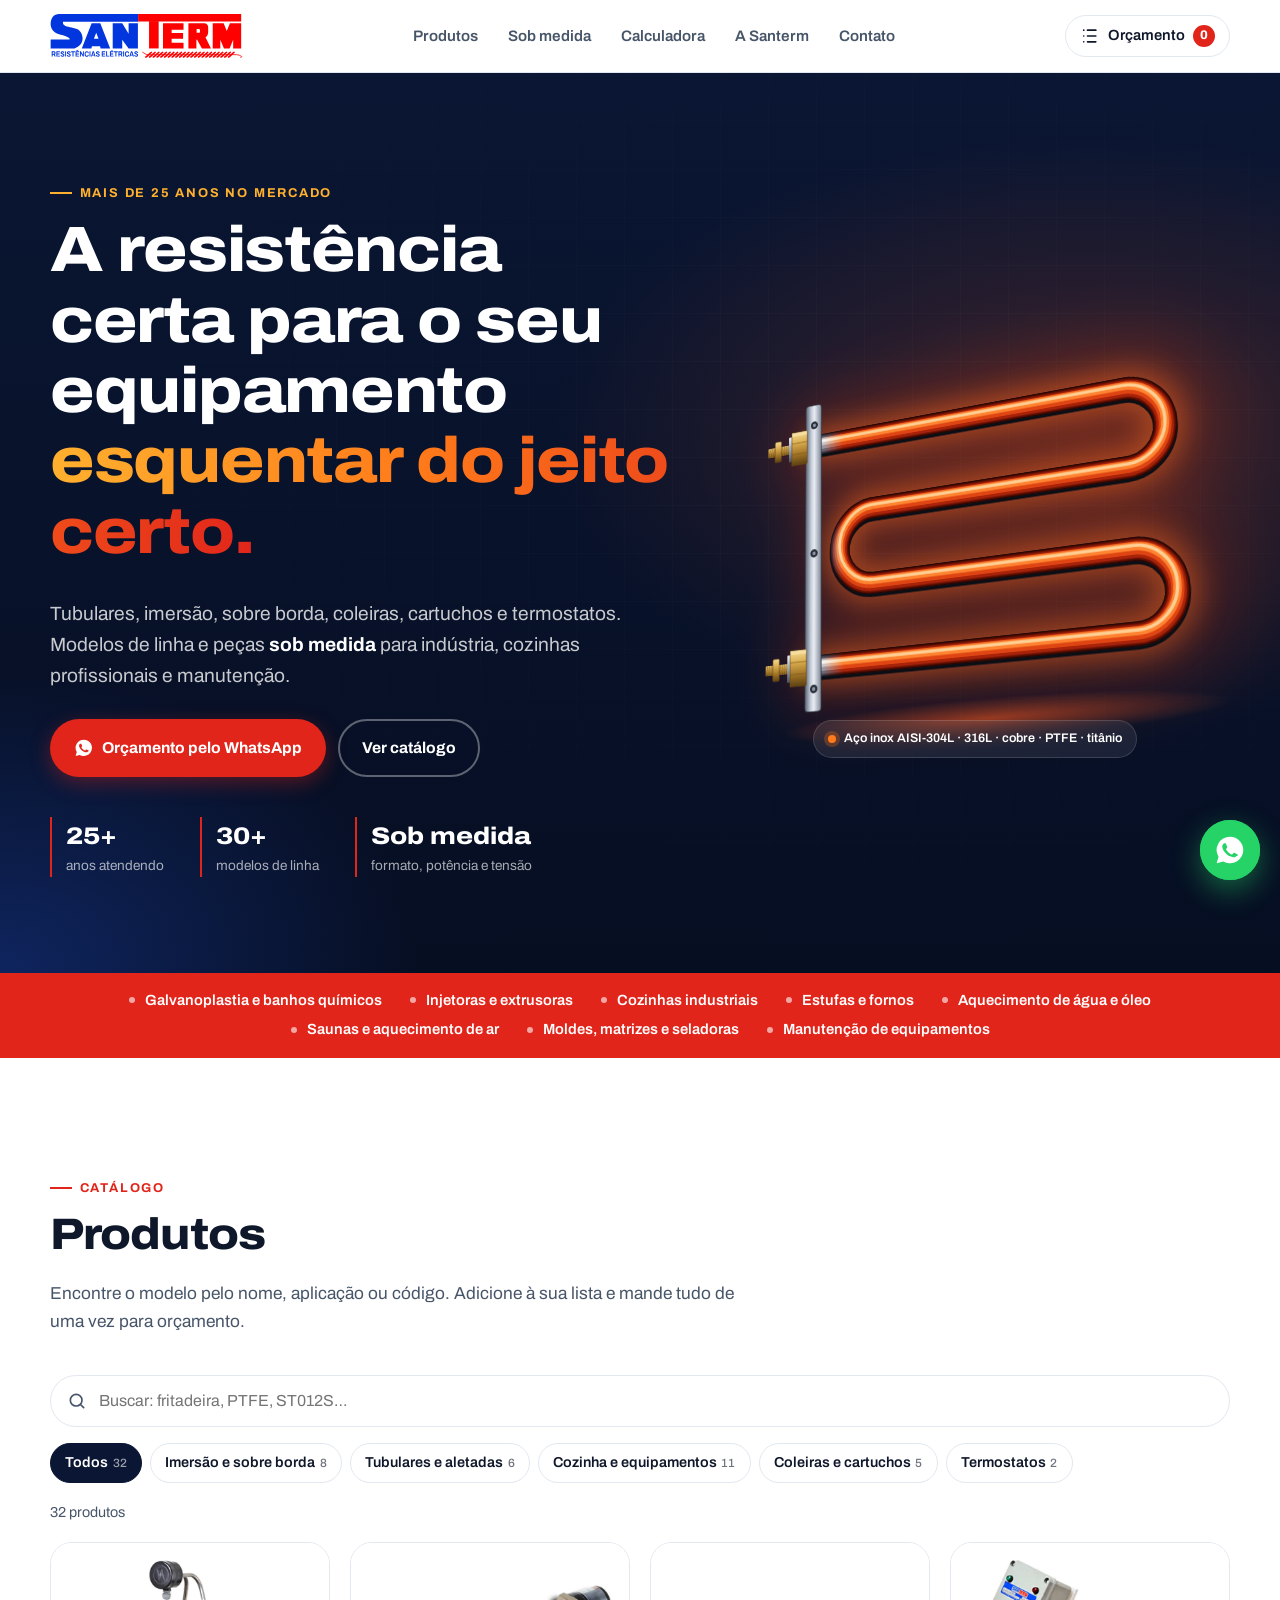
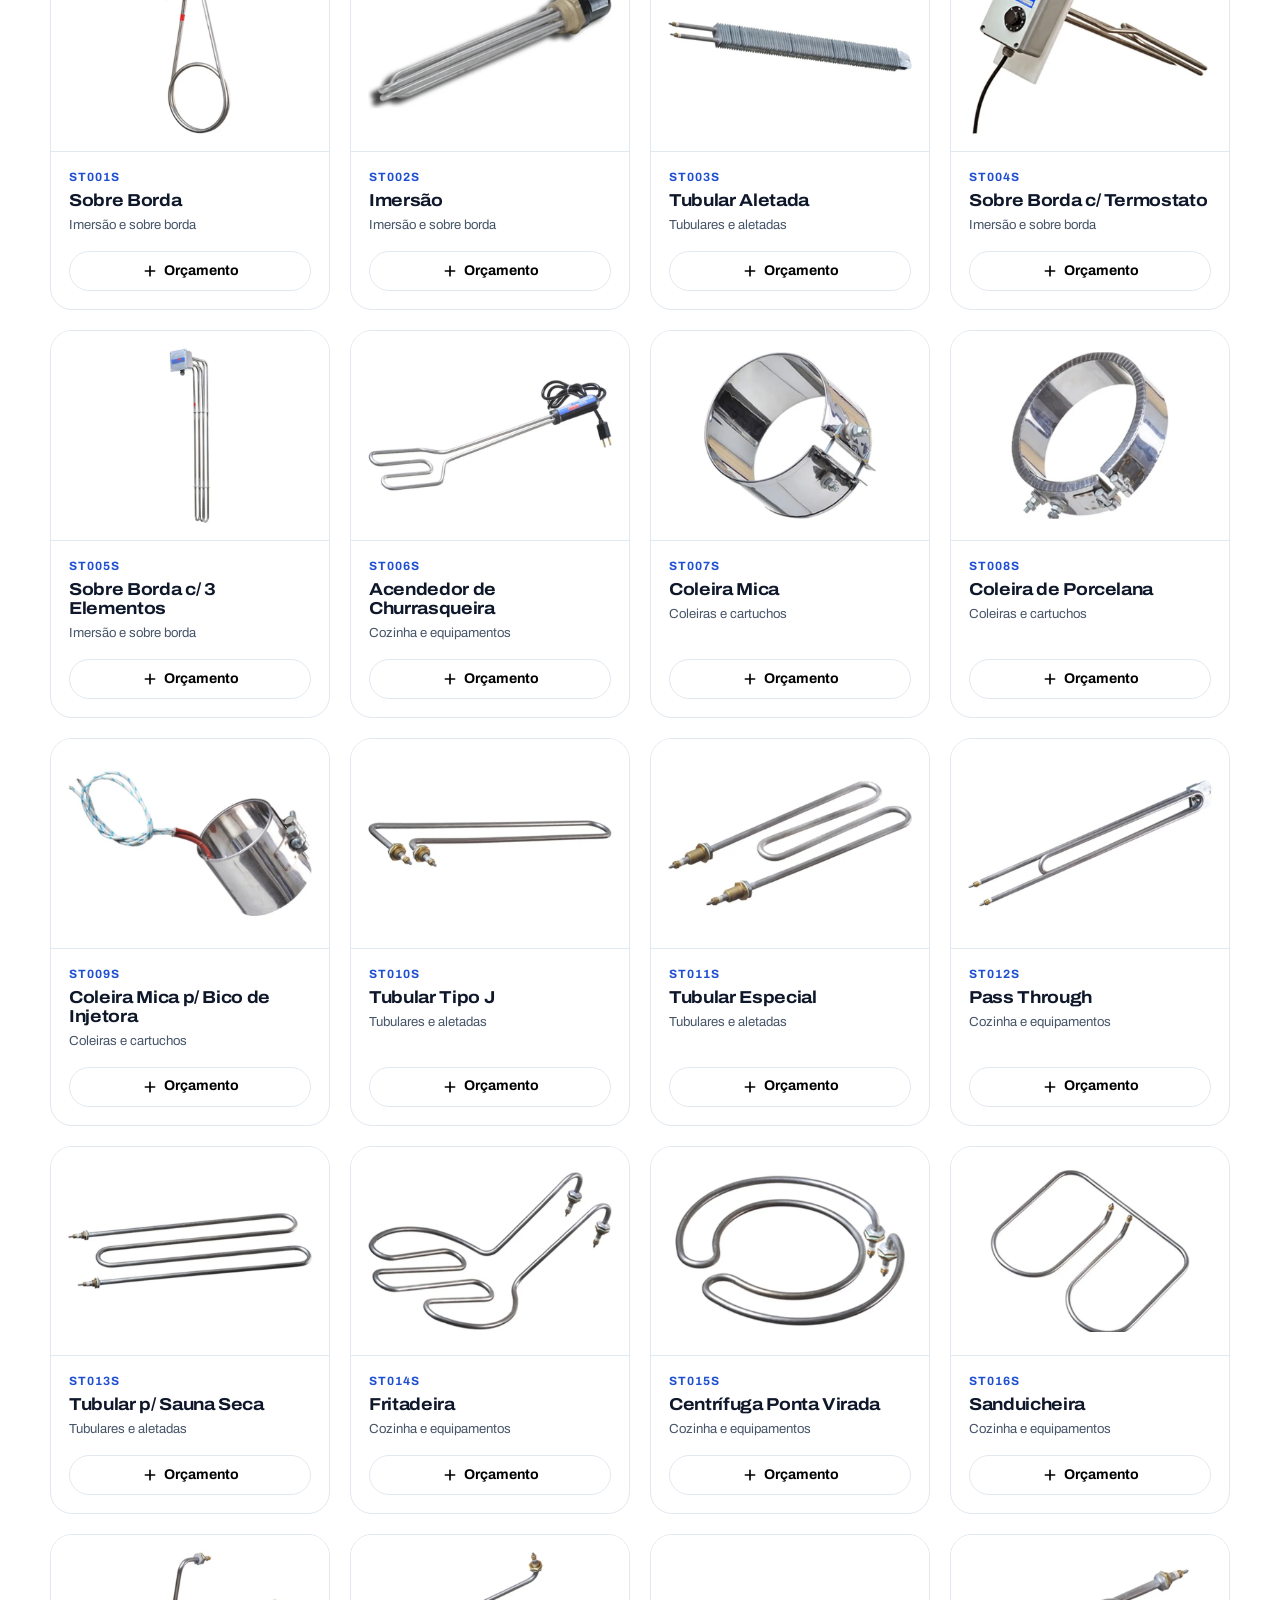
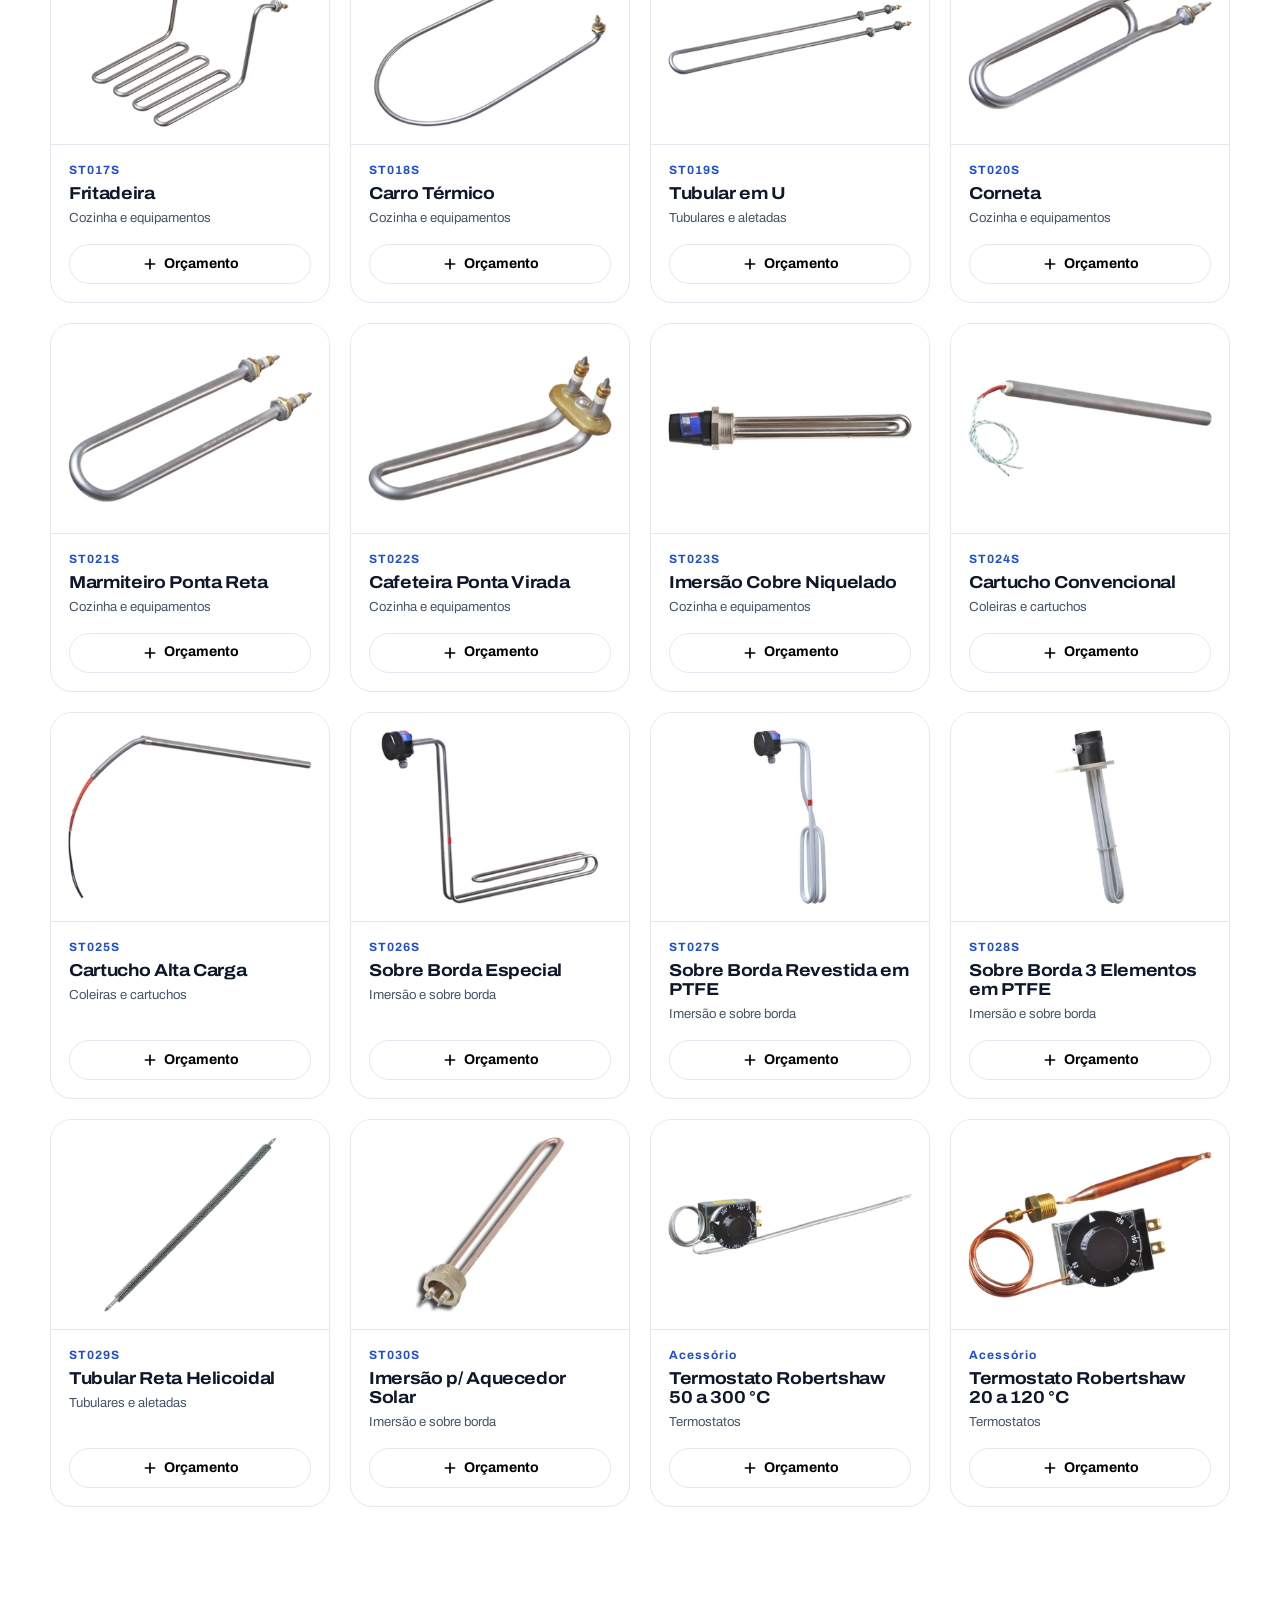
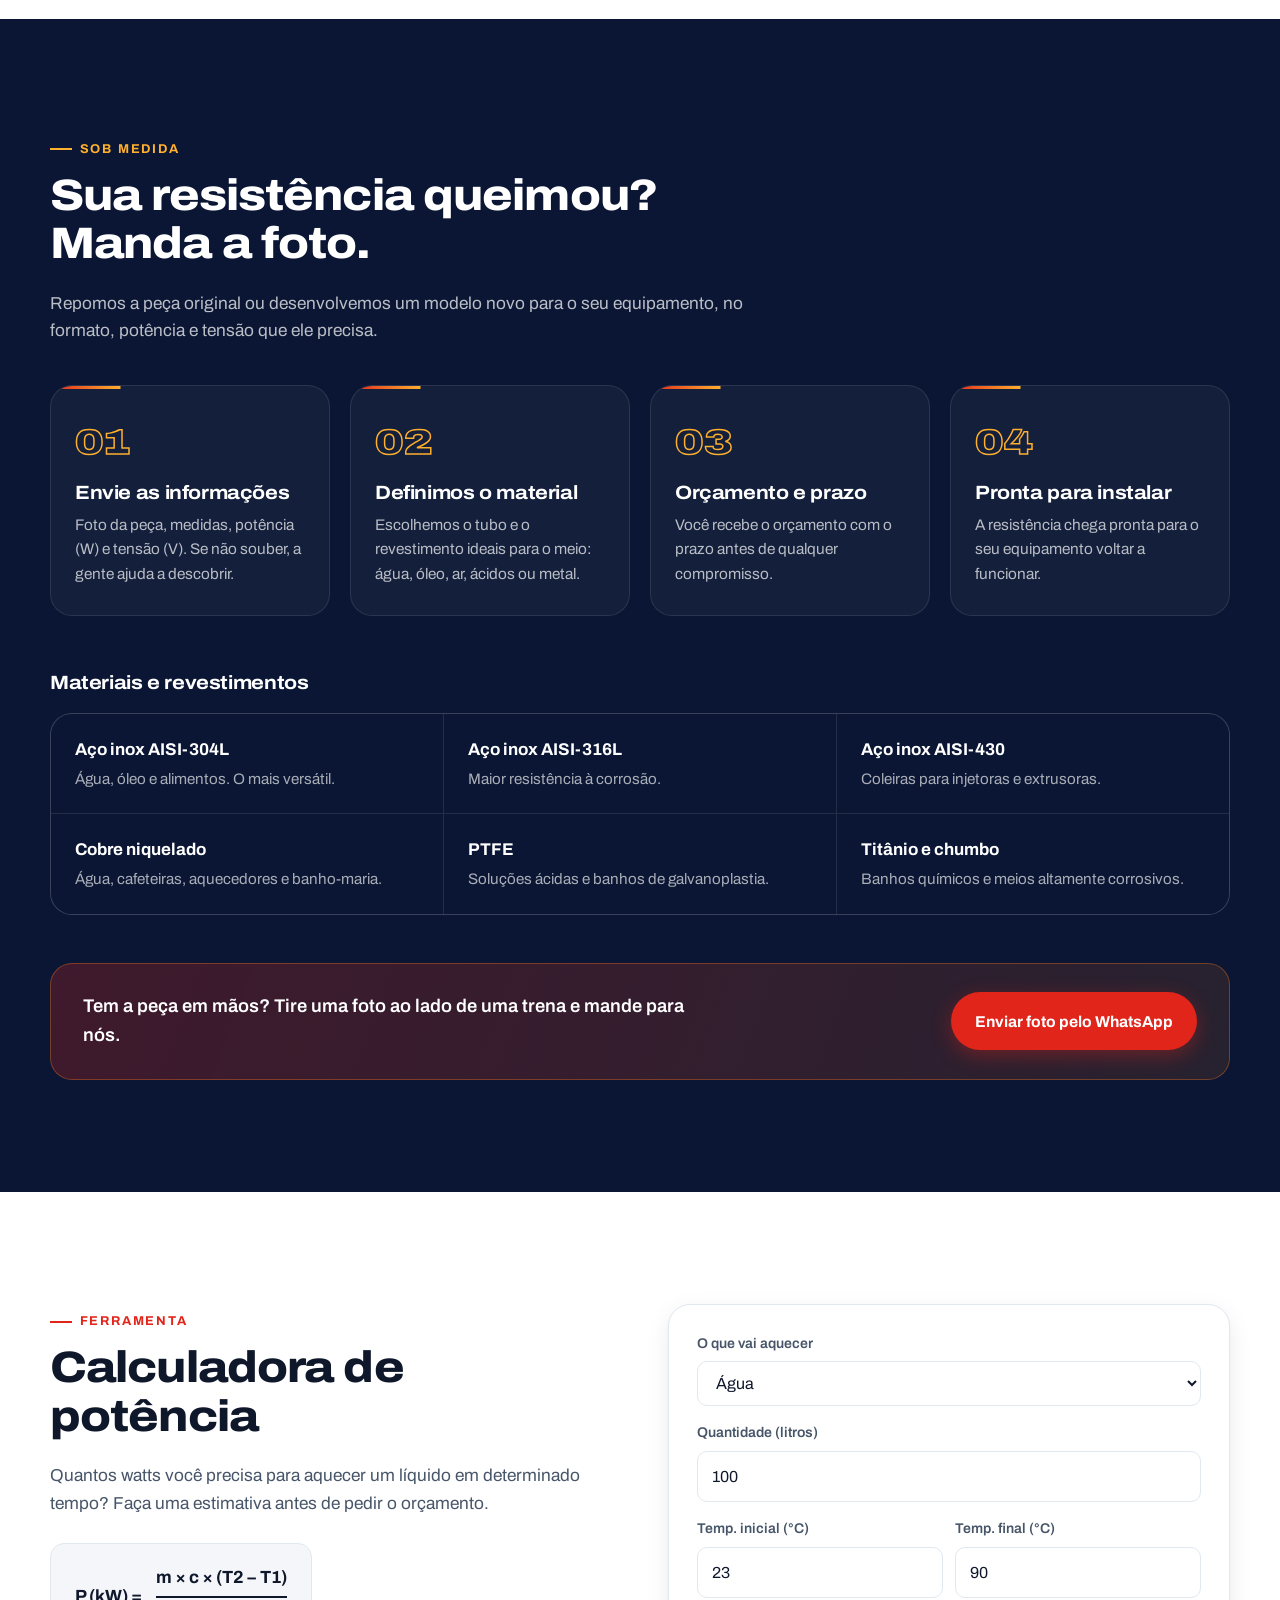
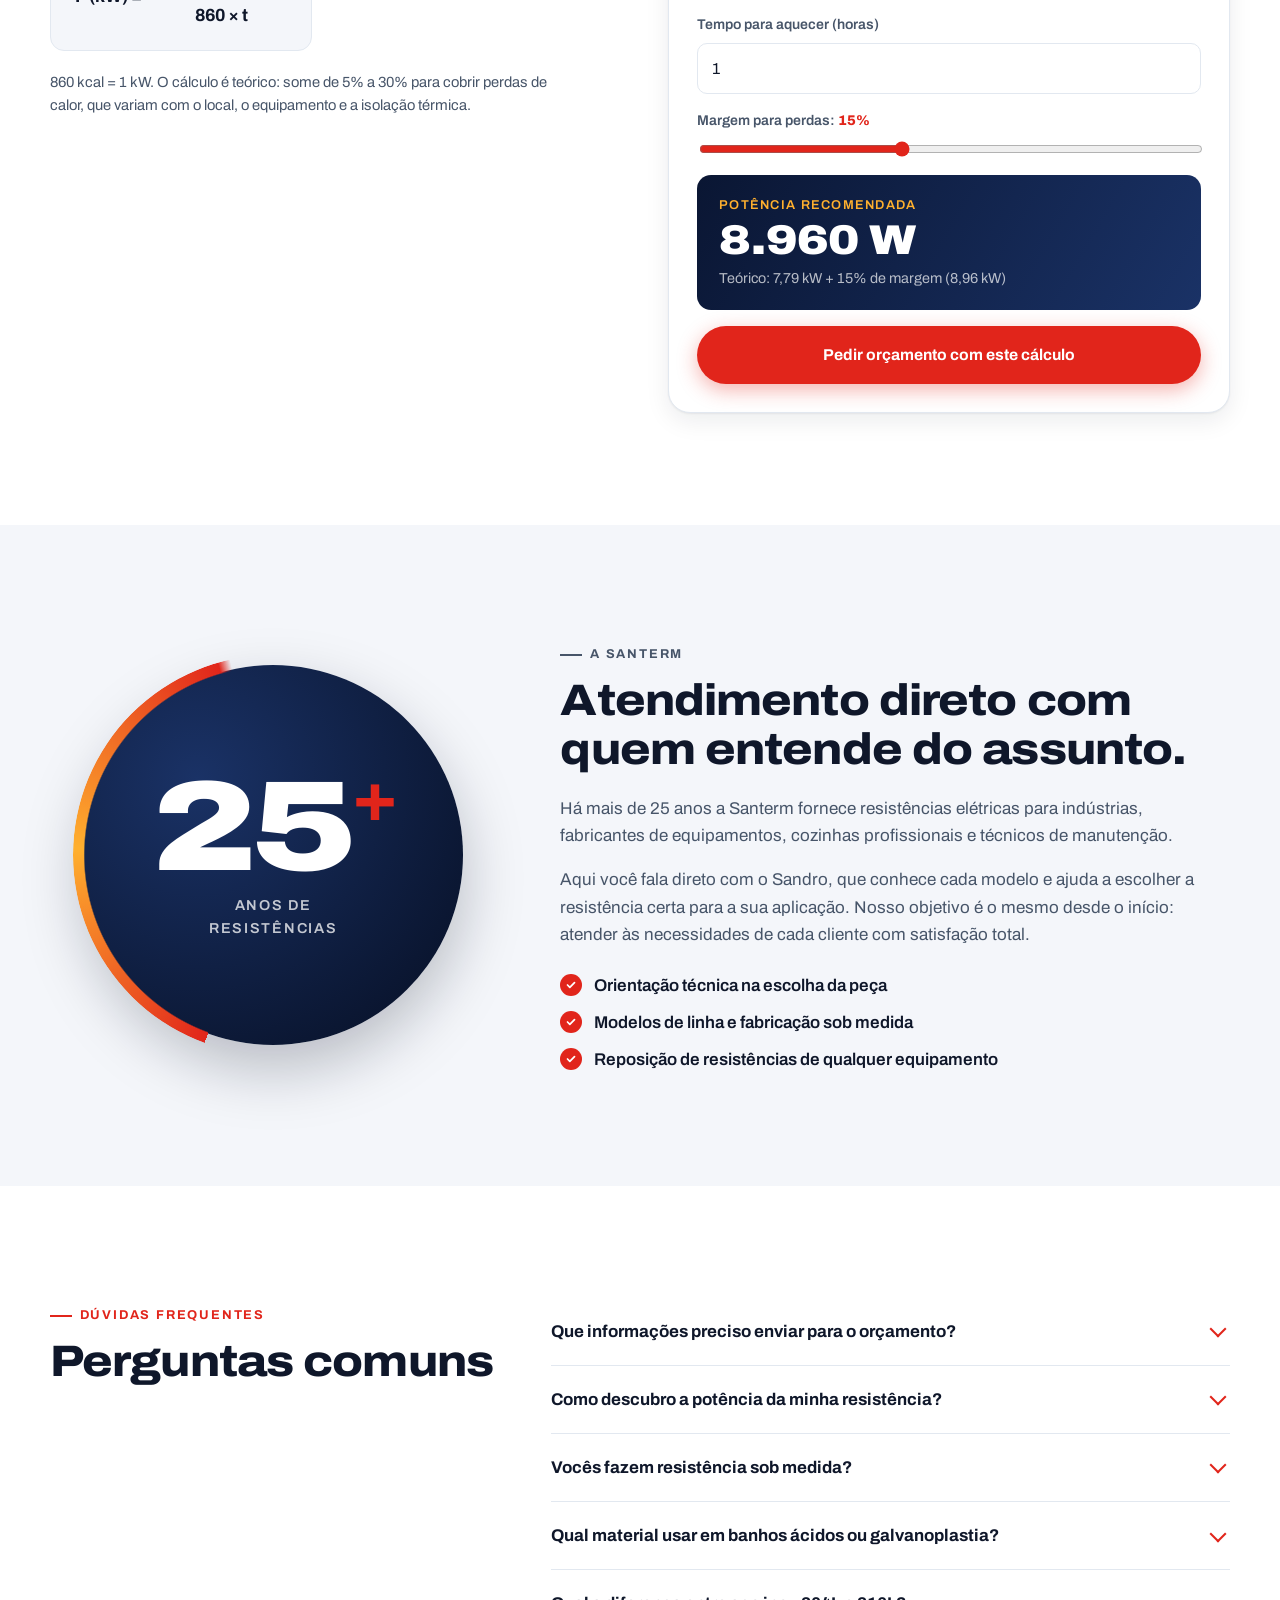
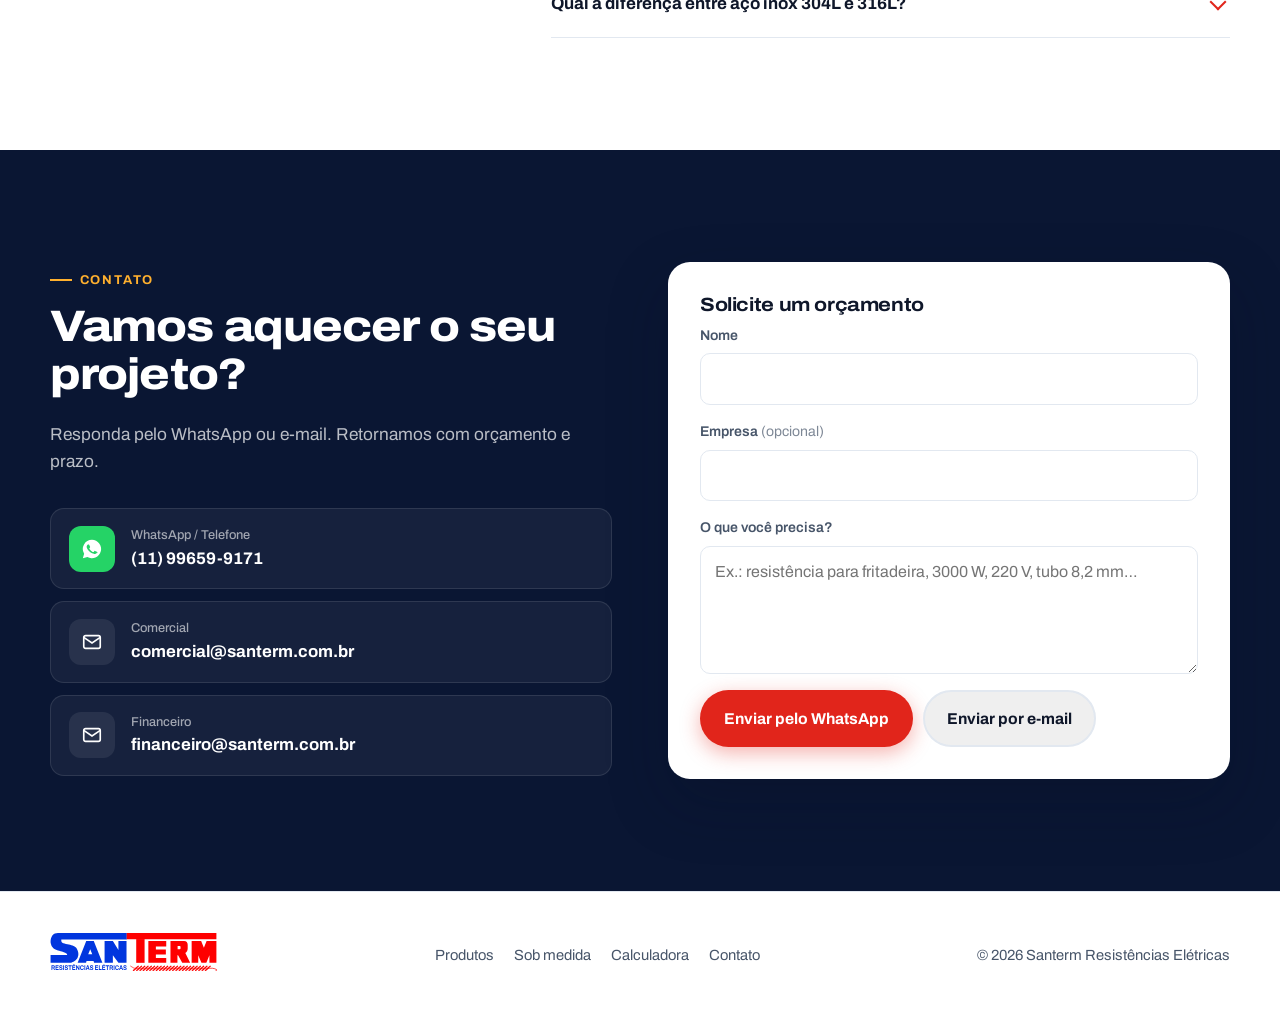
==== commit 7d4b0d70: "Logo original vetorizado e nova resistência animada no topo - Logo original SANTERM redesenhado em S" ====
--- a/index.html
+++ b/index.html
@@ -5,7 +5,7 @@
   <meta name="viewport" content="width=device-width, initial-scale=1">
   <title>Santerm Resistências Elétricas | Resistências industriais padrão e sob medida</title>
   <meta name="description" content="Santerm Resistências Elétricas: mais de 25 anos fornecendo resistências tubulares, de imersão, sobre borda, coleiras, cartuchos e termostatos. Peça seu orçamento pelo WhatsApp.">
-  <meta name="theme-color" content="#0a1633">
+  <meta name="theme-color" content="#ffffff">
   <link rel="canonical" href="https://www.santerm.com.br/">
   <link rel="icon" href="assets/img/favicon.svg" type="image/svg+xml">
 
@@ -31,6 +31,7 @@
     "telephone": "+55-11-99659-9171",
     "email": "comercial@santerm.com.br",
     "image": "https://www.santerm.com.br/assets/img/og.jpg",
+    "logo": "https://www.santerm.com.br/assets/img/logo-santerm.svg",
     "description": "Resistências elétricas industriais: tubulares, imersão, sobre borda, coleiras, cartuchos e termostatos.",
     "areaServed": "BR"
   }
@@ -43,8 +44,7 @@
   <header class="topbar" id="topo">
     <div class="wrap topbar__in">
       <a href="#topo" class="logo" aria-label="Santerm Resistências Elétricas, início">
-        <span class="logo__word"><span class="logo__san">SAN</span><span class="logo__term">TERM</span></span>
-        <span class="logo__sub">Resistências Elétricas</span>
+        <img src="assets/img/logo-santerm.svg" alt="Santerm Resistências Elétricas" width="357" height="85">
       </a>
 
       <nav class="nav" id="nav" aria-label="Principal">
@@ -92,34 +92,90 @@
           </ul>
         </div>
 
-        <figure class="hero__art" aria-hidden="true">
-          <svg viewBox="0 0 520 520" class="coil">
+        <figure class="hero__art">
+          <div class="hero__stage">
+          <svg viewBox="0 0 640 480" class="el" role="img" aria-label="Ilustração de uma resistência elétrica tubular aquecendo">
             <defs>
-              <linearGradient id="steel" x1="0" x2="0" y1="0" y2="1">
-                <stop offset="0" stop-color="#e9eef6"/>
-                <stop offset=".45" stop-color="#9aa6b8"/>
-                <stop offset="1" stop-color="#4b5669"/>
+              <linearGradient id="brassV" x1="0" x2="0" y1="0" y2="1">
+                <stop offset="0" stop-color="#f6dc95"/><stop offset=".35" stop-color="#d6a94b"/><stop offset=".7" stop-color="#9c7024"/><stop offset="1" stop-color="#5e4212"/>
               </linearGradient>
-              <linearGradient id="heat" x1="0" x2="1" y1="0" y2="0">
-                <stop offset="0" stop-color="#ff3d1f"/>
-                <stop offset=".5" stop-color="#ffb02e"/>
-                <stop offset="1" stop-color="#ff3d1f"/>
+              <linearGradient id="steelV" x1="0" x2="0" y1="0" y2="1">
+                <stop offset="0" stop-color="#eef1f5"/><stop offset=".5" stop-color="#9aa4b4"/><stop offset="1" stop-color="#4a5262"/>
               </linearGradient>
-              <filter id="blur"><feGaussianBlur stdDeviation="14"/></filter>
+              <linearGradient id="plate" x1="0" x2="1" y1="0" y2="0">
+                <stop offset="0" stop-color="#596273"/><stop offset=".35" stop-color="#c4ccd8"/><stop offset=".55" stop-color="#e9edf3"/><stop offset="1" stop-color="#7d8696"/>
+              </linearGradient>
+              <pattern id="thread" width="3" height="12" patternUnits="userSpaceOnUse">
+                <rect width="3" height="12" fill="#b88a35"/><path d="M0.5 0 L2 12" stroke="#5e4212" stroke-width="1.1"/>
+              </pattern>
+              <filter id="glow1" x="-40%" y="-60%" width="180%" height="220%"><feGaussianBlur stdDeviation="16"/></filter>
+              <filter id="glow2" x="-60%" y="-80%" width="220%" height="260%"><feGaussianBlur stdDeviation="38"/></filter>
+              <linearGradient id="fade" gradientUnits="userSpaceOnUse" x1="120" x2="150" y1="0" y2="0">
+                <stop offset="0" stop-color="#000"/><stop offset="1" stop-color="#fff"/>
+              </linearGradient>
+              <mask id="coldEnds" maskUnits="userSpaceOnUse" x="0" y="0" width="640" height="480"><rect width="640" height="480" fill="url(#fade)"/></mask>
+              <radialGradient id="floor" cx=".5" cy=".5" r=".5">
+                <stop offset="0" stop-color="#ff5a1f" stop-opacity=".55"/><stop offset="1" stop-color="#ff5a1f" stop-opacity="0"/>
+              </radialGradient>
             </defs>
-            <g class="coil__glow" filter="url(#blur)">
-              <path d="M70 110 H430 a40 40 0 0 1 0 80 H110 a40 40 0 0 0 0 80 H430 a40 40 0 0 1 0 80 H110 a40 40 0 0 0 0 80 H450" fill="none" stroke="url(#heat)" stroke-width="34" stroke-linecap="round"/>
+          
+            <ellipse class="el-floor" cx="330" cy="455" rx="260" ry="22" fill="url(#floor)"/>
+          
+            <g class="el-glow" fill="none" stroke-linecap="round">
+              <path d="M118 110 H500 A45 45 0 0 1 500 200 H190 A45 45 0 0 0 190 290 H500 A45 45 0 0 1 500 380 H118" stroke="#ff3d00" stroke-width="110" filter="url(#glow2)" opacity=".22"/>
+              <path d="M118 110 H500 A45 45 0 0 1 500 200 H190 A45 45 0 0 0 190 290 H500 A45 45 0 0 1 500 380 H118" stroke="#ff6a1f" stroke-width="40" filter="url(#glow1)" opacity=".5"/>
             </g>
-            <path class="coil__tube" d="M70 110 H430 a40 40 0 0 1 0 80 H110 a40 40 0 0 0 0 80 H430 a40 40 0 0 1 0 80 H110 a40 40 0 0 0 0 80 H450" fill="none" stroke="url(#steel)" stroke-width="18" stroke-linecap="round"/>
-            <path class="coil__hot" d="M70 110 H430 a40 40 0 0 1 0 80 H110 a40 40 0 0 0 0 80 H430 a40 40 0 0 1 0 80 H110 a40 40 0 0 0 0 80 H450" fill="none" stroke="url(#heat)" stroke-width="10" stroke-linecap="round" pathLength="100"/>
-            <g fill="#c9a45a" stroke="#7a5f2b" stroke-width="2">
-              <rect x="22" y="96" width="44" height="28" rx="4"/>
-              <rect x="454" y="416" width="44" height="28" rx="4"/>
+          
+            <g class="el-cold" fill="none" stroke-linecap="butt">
+          <path d="M118 110 H500 A45 45 0 0 1 500 200 H190 A45 45 0 0 0 190 290 H500 A45 45 0 0 1 500 380 H118" stroke="#0b0e14" stroke-width="27" transform="translate(0 3)"/>
+          <path d="M118 110 H500 A45 45 0 0 1 500 200 H190 A45 45 0 0 0 190 290 H500 A45 45 0 0 1 500 380 H118" stroke="#161b23" stroke-width="26"/>
+          <path d="M118 110 H500 A45 45 0 0 1 500 200 H190 A45 45 0 0 0 190 290 H500 A45 45 0 0 1 500 380 H118" stroke="#3a4250" stroke-width="23"/>
+          <path d="M118 110 H500 A45 45 0 0 1 500 200 H190 A45 45 0 0 0 190 290 H500 A45 45 0 0 1 500 380 H118" stroke="#646e80" stroke-width="19"/>
+          <path d="M118 110 H500 A45 45 0 0 1 500 200 H190 A45 45 0 0 0 190 290 H500 A45 45 0 0 1 500 380 H118" stroke="#949eaf" stroke-width="14" transform="translate(0 -1)"/>
+          <path d="M118 110 H500 A45 45 0 0 1 500 200 H190 A45 45 0 0 0 190 290 H500 A45 45 0 0 1 500 380 H118" stroke="#c8cfda" stroke-width="9" transform="translate(0 -3)"/>
+          <path d="M118 110 H500 A45 45 0 0 1 500 200 H190 A45 45 0 0 0 190 290 H500 A45 45 0 0 1 500 380 H118" stroke="#f6f8fb" stroke-width="3.5" transform="translate(0 -4)"/>
             </g>
-            <g stroke="#c9a45a" stroke-width="4" stroke-linecap="round">
-              <path d="M22 110 H6"/><path d="M498 430 H514"/>
+            <g class="el-hot" fill="none" stroke-linecap="butt" mask="url(#coldEnds)">
+          <path d="M118 110 H500 A45 45 0 0 1 500 200 H190 A45 45 0 0 0 190 290 H500 A45 45 0 0 1 500 380 H118" stroke="#2a0501" stroke-width="26"/>
+          <path d="M118 110 H500 A45 45 0 0 1 500 200 H190 A45 45 0 0 0 190 290 H500 A45 45 0 0 1 500 380 H118" stroke="#651003" stroke-width="23"/>
+          <path d="M118 110 H500 A45 45 0 0 1 500 200 H190 A45 45 0 0 0 190 290 H500 A45 45 0 0 1 500 380 H118" stroke="#a8230a" stroke-width="19"/>
+          <path d="M118 110 H500 A45 45 0 0 1 500 200 H190 A45 45 0 0 0 190 290 H500 A45 45 0 0 1 500 380 H118" stroke="#de4513" stroke-width="14" transform="translate(0 -1)"/>
+          <path d="M118 110 H500 A45 45 0 0 1 500 200 H190 A45 45 0 0 0 190 290 H500 A45 45 0 0 1 500 380 H118" stroke="#ff8330" stroke-width="9" transform="translate(0 -3)"/>
+          <path d="M118 110 H500 A45 45 0 0 1 500 200 H190 A45 45 0 0 0 190 290 H500 A45 45 0 0 1 500 380 H118" stroke="#ffcf94" stroke-width="3.5" transform="translate(0 -4)"/>
+            </g>
+          
+            <g class="el-plate">
+              <rect x="98" y="58" width="22" height="374" rx="4" fill="url(#plate)" stroke="#2b313c" stroke-width="1"/>
+              <circle cx="110" cy="84" r="5" fill="#2b313c"/><circle cx="110" cy="84" r="2.2" fill="#8d96a5"/>
+              <circle cx="110" cy="406" r="5" fill="#2b313c"/><circle cx="110" cy="406" r="2.2" fill="#8d96a5"/>
+              <circle cx="110" cy="245" r="5" fill="#2b313c"/><circle cx="110" cy="245" r="2.2" fill="#8d96a5"/>
+            </g>
+            <g transform="translate(0 110)">
+            <rect x="44" y="-6" width="34" height="12" rx="2" fill="url(#thread)"/>
+            <rect x="44" y="-6" width="34" height="12" rx="2" fill="url(#brassV)" opacity=".55"/>
+            <rect x="54" y="-13" width="9" height="26" rx="1.5" fill="url(#brassV)" stroke="#6b4a17" stroke-width=".8"/>
+            <rect x="74" y="-16" width="4" height="32" rx="1" fill="url(#steelV)"/>
+            <path d="M78 -21 H100 V21 H78 Z" fill="url(#brassV)" stroke="#6b4a17" stroke-width=".8"/>
+            <path d="M78 -7 H100 M78 7 H100" stroke="#7a561b" stroke-width="1" opacity=".7"/>
+            <rect x="78" y="-21" width="22" height="5" fill="#fff3c9" opacity=".35"/>
+          </g>
+            <g transform="translate(0 380)">
+            <rect x="44" y="-6" width="34" height="12" rx="2" fill="url(#thread)"/>
+            <rect x="44" y="-6" width="34" height="12" rx="2" fill="url(#brassV)" opacity=".55"/>
+            <rect x="54" y="-13" width="9" height="26" rx="1.5" fill="url(#brassV)" stroke="#6b4a17" stroke-width=".8"/>
+            <rect x="74" y="-16" width="4" height="32" rx="1" fill="url(#steelV)"/>
+            <path d="M78 -21 H100 V21 H78 Z" fill="url(#brassV)" stroke="#6b4a17" stroke-width=".8"/>
+            <path d="M78 -7 H100 M78 7 H100" stroke="#7a561b" stroke-width="1" opacity=".7"/>
+            <rect x="78" y="-21" width="22" height="5" fill="#fff3c9" opacity=".35"/>
+          </g>
+          
+            <g class="embers" fill="#ffb347">
+              <circle cx="260" cy="120" r="2.2"/><circle cx="380" cy="200" r="1.6"/><circle cx="455" cy="290" r="2"/>
+              <circle cx="300" cy="380" r="1.5"/><circle cx="520" cy="150" r="1.8"/><circle cx="220" cy="300" r="1.4"/>
+              <circle cx="420" cy="110" r="1.6"/><circle cx="340" cy="290" r="2.1"/>
             </g>
           </svg>
+          </div>
           <figcaption class="hero__tag">
             <span class="dot"></span> Aço inox AISI-304L · 316L · cobre · PTFE · titânio
           </figcaption>
@@ -395,7 +451,7 @@
   <footer class="footer">
     <div class="wrap footer__in">
       <div>
-        <span class="logo logo--footer"><span class="logo__word"><span class="logo__san">SAN</span><span class="logo__term">TERM</span></span><span class="logo__sub">Resistências Elétricas</span></span>
+        <img class="logo logo--footer" src="assets/img/logo-santerm.svg" alt="Santerm Resistências Elétricas" width="357" height="85" loading="lazy">
       </div>
       <nav class="footer__nav" aria-label="Rodapé">
         <a href="#produtos">Produtos</a>
--- a/assets/css/style.css
+++ b/assets/css/style.css
@@ -83,44 +83,39 @@
 /* ---------- Cabeçalho ---------- */
 .topbar {
   position: sticky; top: 0; z-index: 50;
-  background: rgba(10, 22, 51, .92);
-  backdrop-filter: saturate(140%) blur(12px);
-  -webkit-backdrop-filter: saturate(140%) blur(12px);
-  border-bottom: 1px solid rgba(255, 255, 255, .08);
-  color: #fff;
-}
+  background: rgba(255, 255, 255, .94);
+  backdrop-filter: saturate(160%) blur(14px);
+  -webkit-backdrop-filter: saturate(160%) blur(14px);
+  border-bottom: 1px solid var(--line);
+  color: var(--ink);
+  transition: box-shadow .3s;
+}
+.topbar.scrolled { box-shadow: 0 6px 24px rgba(15, 23, 42, .08); }
 .topbar__in { display: flex; align-items: center; justify-content: space-between; gap: 24px; height: 72px; }
-.logo { display: inline-flex; flex-direction: column; text-decoration: none; line-height: 1; }
-.logo__word { font-weight: 900; font-size: 1.7rem; font-stretch: 125%; letter-spacing: -.03em; }
-.logo__san { color: #6f95ff; }
-.logo__term { color: var(--red); }
-.logo__sub {
-  font-size: .62rem; font-weight: 600; letter-spacing: .2em; text-transform: uppercase;
-  color: rgba(255, 255, 255, .7); margin-top: 4px; padding-top: 4px;
-  background: repeating-linear-gradient(90deg, var(--red) 0 3px, transparent 3px 6px) top / 100% 2px no-repeat;
-}
+.logo { display: inline-flex; flex: none; }
+.logo img { height: 46px; width: auto; }
 .nav { display: flex; gap: 4px; }
 .nav a {
   text-decoration: none; font-weight: 600; font-size: .95rem; padding: .5em .85em; border-radius: 8px;
-  color: rgba(255, 255, 255, .82); transition: color .2s, background-color .2s;
-}
-.nav a:hover { color: #fff; background: rgba(255, 255, 255, .08); }
+  color: var(--ink-2); transition: color .2s, background-color .2s;
+}
+.nav a:hover { color: var(--ink); background: var(--bg-soft); }
 .topbar__actions { display: flex; align-items: center; gap: 10px; }
 .quote-btn {
   display: inline-flex; align-items: center; gap: 8px; height: 42px; padding: 0 14px;
-  border-radius: 999px; border: 1px solid rgba(255, 255, 255, .25); background: transparent;
-  color: #fff; font: inherit; font-weight: 600; font-size: .92rem; cursor: pointer;
-}
-.quote-btn:hover { background: rgba(255, 255, 255, .08); }
+  border-radius: 999px; border: 1.5px solid var(--line); background: #fff;
+  color: var(--ink); font: inherit; font-weight: 600; font-size: .92rem; cursor: pointer;
+}
+.quote-btn:hover { border-color: var(--ink); }
 .quote-btn svg { width: 20px; height: 20px; fill: none; stroke: currentColor; stroke-width: 2; stroke-linecap: round; }
 .quote-btn__count {
-  min-width: 22px; height: 22px; padding: 0 6px; border-radius: 999px; background: var(--red);
+  min-width: 22px; height: 22px; padding: 0 6px; border-radius: 999px; background: var(--red); color: #fff;
   font-size: .78rem; font-weight: 800; display: grid; place-items: center;
 }
 .quote-btn__count.bump { animation: bump .4s ease; }
 @keyframes bump { 50% { transform: scale(1.35); } }
 .menu-btn { display: none; width: 42px; height: 42px; border: 0; background: transparent; cursor: pointer; padding: 10px; }
-.menu-btn span { display: block; height: 2px; background: #fff; margin: 5px 0; border-radius: 2px; transition: transform .25s, opacity .25s; }
+.menu-btn span { display: block; height: 2px; background: var(--ink); margin: 5px 0; border-radius: 2px; transition: transform .25s, opacity .25s; }
 .menu-btn[aria-expanded="true"] span:nth-child(1) { transform: translateY(7px) rotate(45deg); }
 .menu-btn[aria-expanded="true"] span:nth-child(2) { opacity: 0; }
 .menu-btn[aria-expanded="true"] span:nth-child(3) { transform: translateY(-7px) rotate(-45deg); }
@@ -152,13 +147,33 @@
 .hero__facts span { font-size: .85rem; color: rgba(255, 255, 255, .65); }
 
 .hero__art { margin: 0; position: relative; }
-.coil { width: 100%; max-width: 520px; margin-inline: auto; filter: drop-shadow(0 30px 40px rgba(0, 0, 0, .45)); }
-.coil__hot { stroke-dasharray: 30 70; animation: flow 6s linear infinite; mix-blend-mode: screen; opacity: .9; }
-.coil__glow { animation: pulse 3.2s ease-in-out infinite; }
-@keyframes flow { to { stroke-dashoffset: -100; } }
-@keyframes pulse { 0%, 100% { opacity: .35; } 50% { opacity: .75; } }
+.hero__stage { perspective: 1200px; }
+.el {
+  width: 112%; max-width: none; margin-left: -6%; overflow: visible;
+  transform: rotateX(14deg) rotateY(-24deg) rotateZ(-2deg);
+  transition: transform .6s cubic-bezier(.2, .7, .2, 1);
+}
+.hero__art:hover .el { transform: rotateX(8deg) rotateY(-14deg) rotateZ(-1deg); }
+.el-hot { opacity: 0; animation: heatup 3.2s cubic-bezier(.4, 0, .2, 1) .5s forwards, breathe 4.5s ease-in-out 3.7s infinite; }
+.el-glow, .el-floor { opacity: 0; animation: heatup 3.6s cubic-bezier(.4, 0, .2, 1) .9s forwards, breathe 4.5s ease-in-out 4.5s infinite; }
+@keyframes heatup { to { opacity: 1; } }
+@keyframes breathe { 0%, 100% { opacity: 1; } 50% { opacity: .78; } }
+.embers circle { opacity: 0; transform-box: fill-box; animation: ember 5s linear infinite; }
+.embers circle:nth-child(2) { animation-delay: 4s; animation-duration: 6s; }
+.embers circle:nth-child(3) { animation-delay: 4.8s; }
+.embers circle:nth-child(4) { animation-delay: 5.5s; animation-duration: 6.5s; }
+.embers circle:nth-child(5) { animation-delay: 6.3s; }
+.embers circle:nth-child(6) { animation-delay: 7s; animation-duration: 5.5s; }
+.embers circle:nth-child(7) { animation-delay: 7.6s; }
+.embers circle:nth-child(8) { animation-delay: 8.4s; animation-duration: 6s; }
+.embers circle:nth-child(1) { animation-delay: 3.4s; }
+@keyframes ember {
+  0% { opacity: 0; transform: translate(0, 0); }
+  15% { opacity: .9; }
+  100% { opacity: 0; transform: translate(14px, -90px); }
+}
 .hero__tag {
-  position: absolute; left: 50%; bottom: -6px; transform: translateX(-50%);
+  position: absolute; left: 50%; bottom: -18px; transform: translateX(-50%);
   display: inline-flex; align-items: center; gap: 8px; white-space: nowrap;
   padding: 8px 14px; border-radius: 999px; font-size: .78rem; font-weight: 600;
   background: rgba(255, 255, 255, .08); border: 1px solid rgba(255, 255, 255, .14);
@@ -340,13 +355,13 @@
 .form-error { color: var(--red-dark); font-weight: 600; font-size: .92rem; }
 
 /* ---------- Rodapé ---------- */
-.footer { background: var(--navy-950); color: rgba(255, 255, 255, .65); padding: 40px 0; font-size: .92rem; }
+.footer { background: #fff; color: var(--ink-2); padding: 40px 0; font-size: .92rem; border-top: 1px solid var(--line); }
 .footer__in { display: flex; flex-wrap: wrap; align-items: center; justify-content: space-between; gap: 20px; }
 .footer__nav { display: flex; flex-wrap: wrap; gap: 20px; }
 .footer__nav a { text-decoration: none; }
-.footer__nav a:hover { color: #fff; }
+.footer__nav a:hover { color: var(--ink); }
 .footer__copy { margin: 0; }
-.logo--footer .logo__word { font-size: 1.4rem; }
+.logo--footer { height: 40px; width: auto; }
 
 /* ---------- WhatsApp flutuante ---------- */
 .fab {
@@ -422,13 +437,13 @@
   .menu-btn { display: block; }
   .nav {
     position: absolute; top: 72px; left: 0; right: 0; flex-direction: column; gap: 0; padding: 8px 16px 20px;
-    background: var(--navy-900); border-bottom: 1px solid rgba(255, 255, 255, .1);
+    background: #fff; border-bottom: 1px solid var(--line); box-shadow: 0 16px 30px rgba(15, 23, 42, .08);
     transform: translateY(-8px); opacity: 0; visibility: hidden; transition: all .25s;
   }
   .nav.open { transform: none; opacity: 1; visibility: visible; }
-  .nav a { padding: 14px 8px; font-size: 1.05rem; border-bottom: 1px solid rgba(255, 255, 255, .06); border-radius: 0; }
+  .nav a { padding: 14px 8px; font-size: 1.05rem; border-bottom: 1px solid var(--line); border-radius: 0; color: var(--ink); }
   .hero__grid, .calc, .about, .contact { grid-template-columns: 1fr; gap: 40px; }
-  .hero__art { max-width: 340px; margin-inline: auto; width: 100%; }
+  .hero__art { max-width: 460px; margin-inline: auto; width: 100%; }
   .modal__body { grid-template-columns: 1fr; }
   .modal__img { border-right: 0; border-bottom: 1px solid var(--line); }
   .modal__info { padding: 24px; }
@@ -438,7 +453,7 @@
   body { font-size: 16px; }
   .quote-btn__label { display: none; }
   .quote-btn { padding: 0 10px; }
-  .logo__word { font-size: 1.4rem; }
+  .logo img { height: 36px; }
   .steps, .materials__list { grid-template-columns: 1fr; }
   .grid { grid-template-columns: repeat(2, 1fr); gap: 12px; }
   .card__body { padding: 12px; }
@@ -456,5 +471,6 @@
 }
 @media (prefers-reduced-motion: reduce) {
   *, *::before, *::after { animation: none !important; transition: none !important; scroll-behavior: auto !important; }
+  .el-hot, .el-glow, .el-floor { opacity: 1; }
   .reveal { opacity: 1; transform: none; }
 }
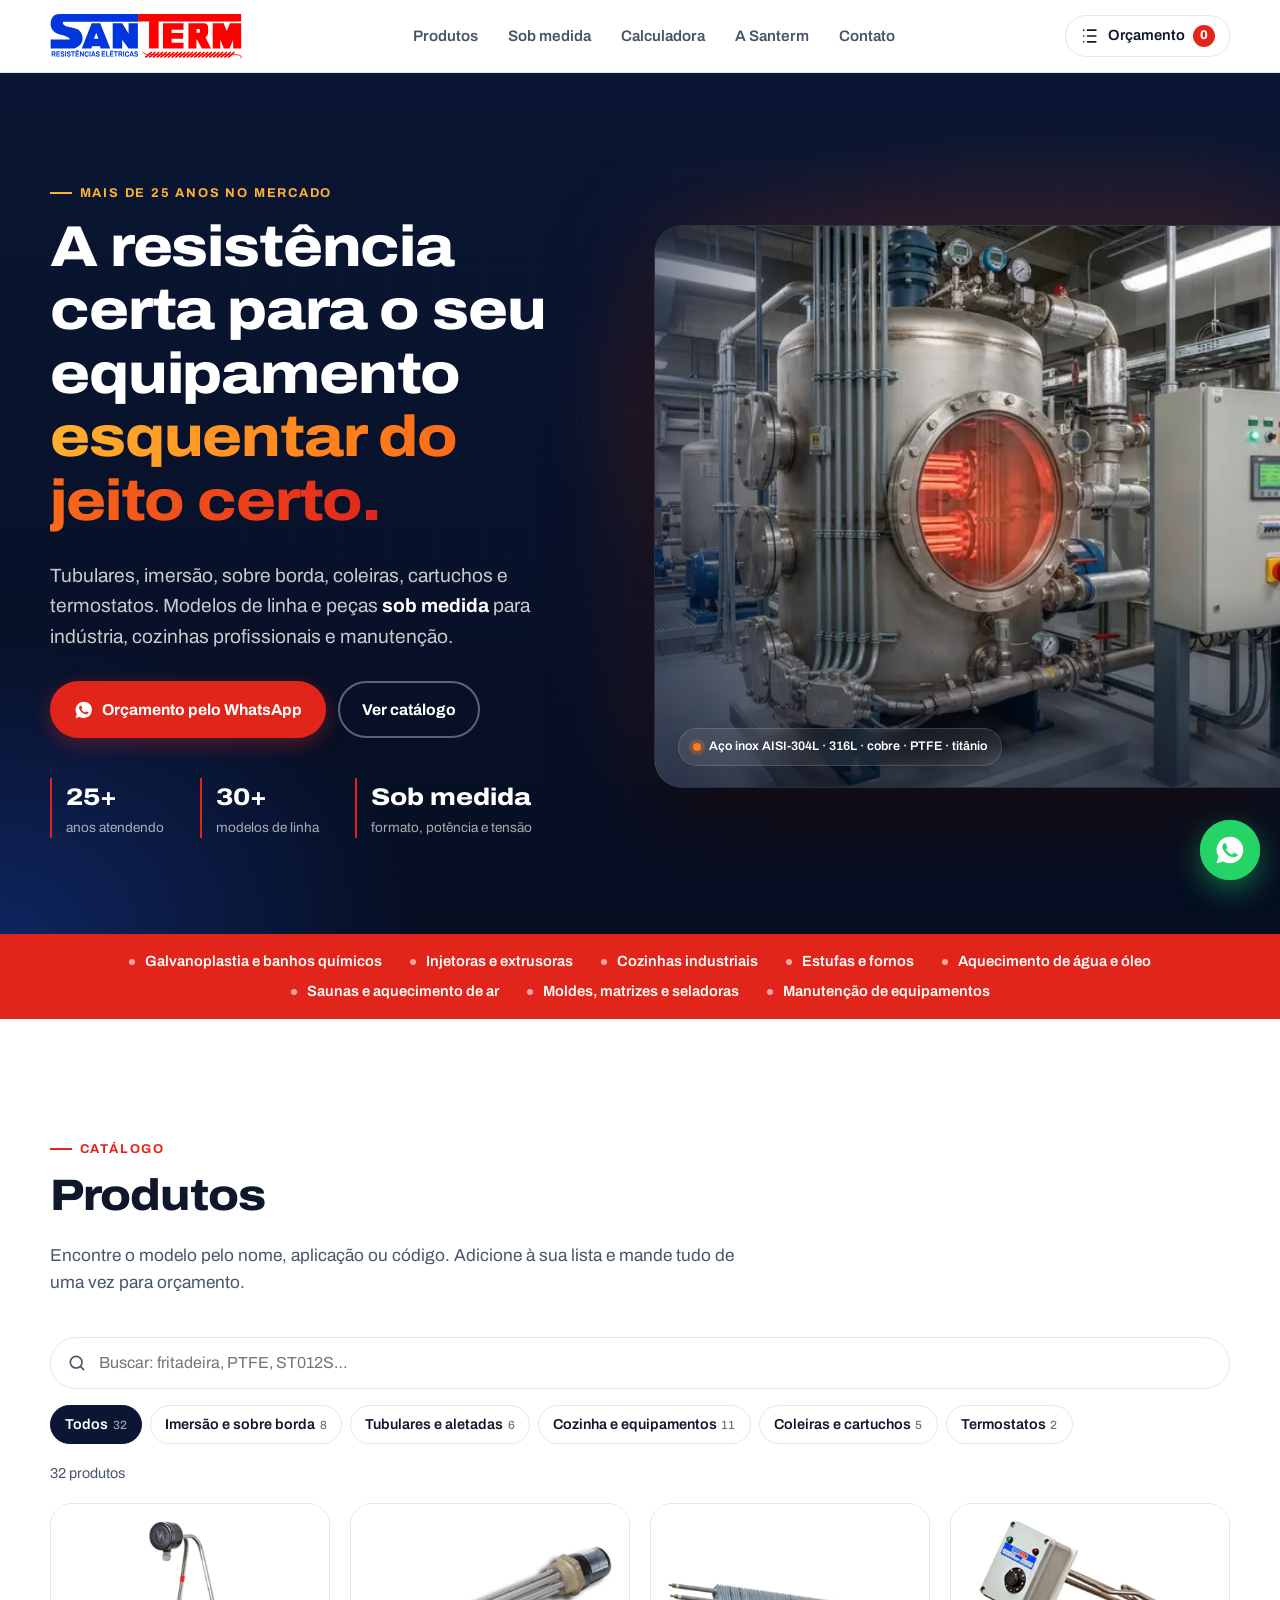
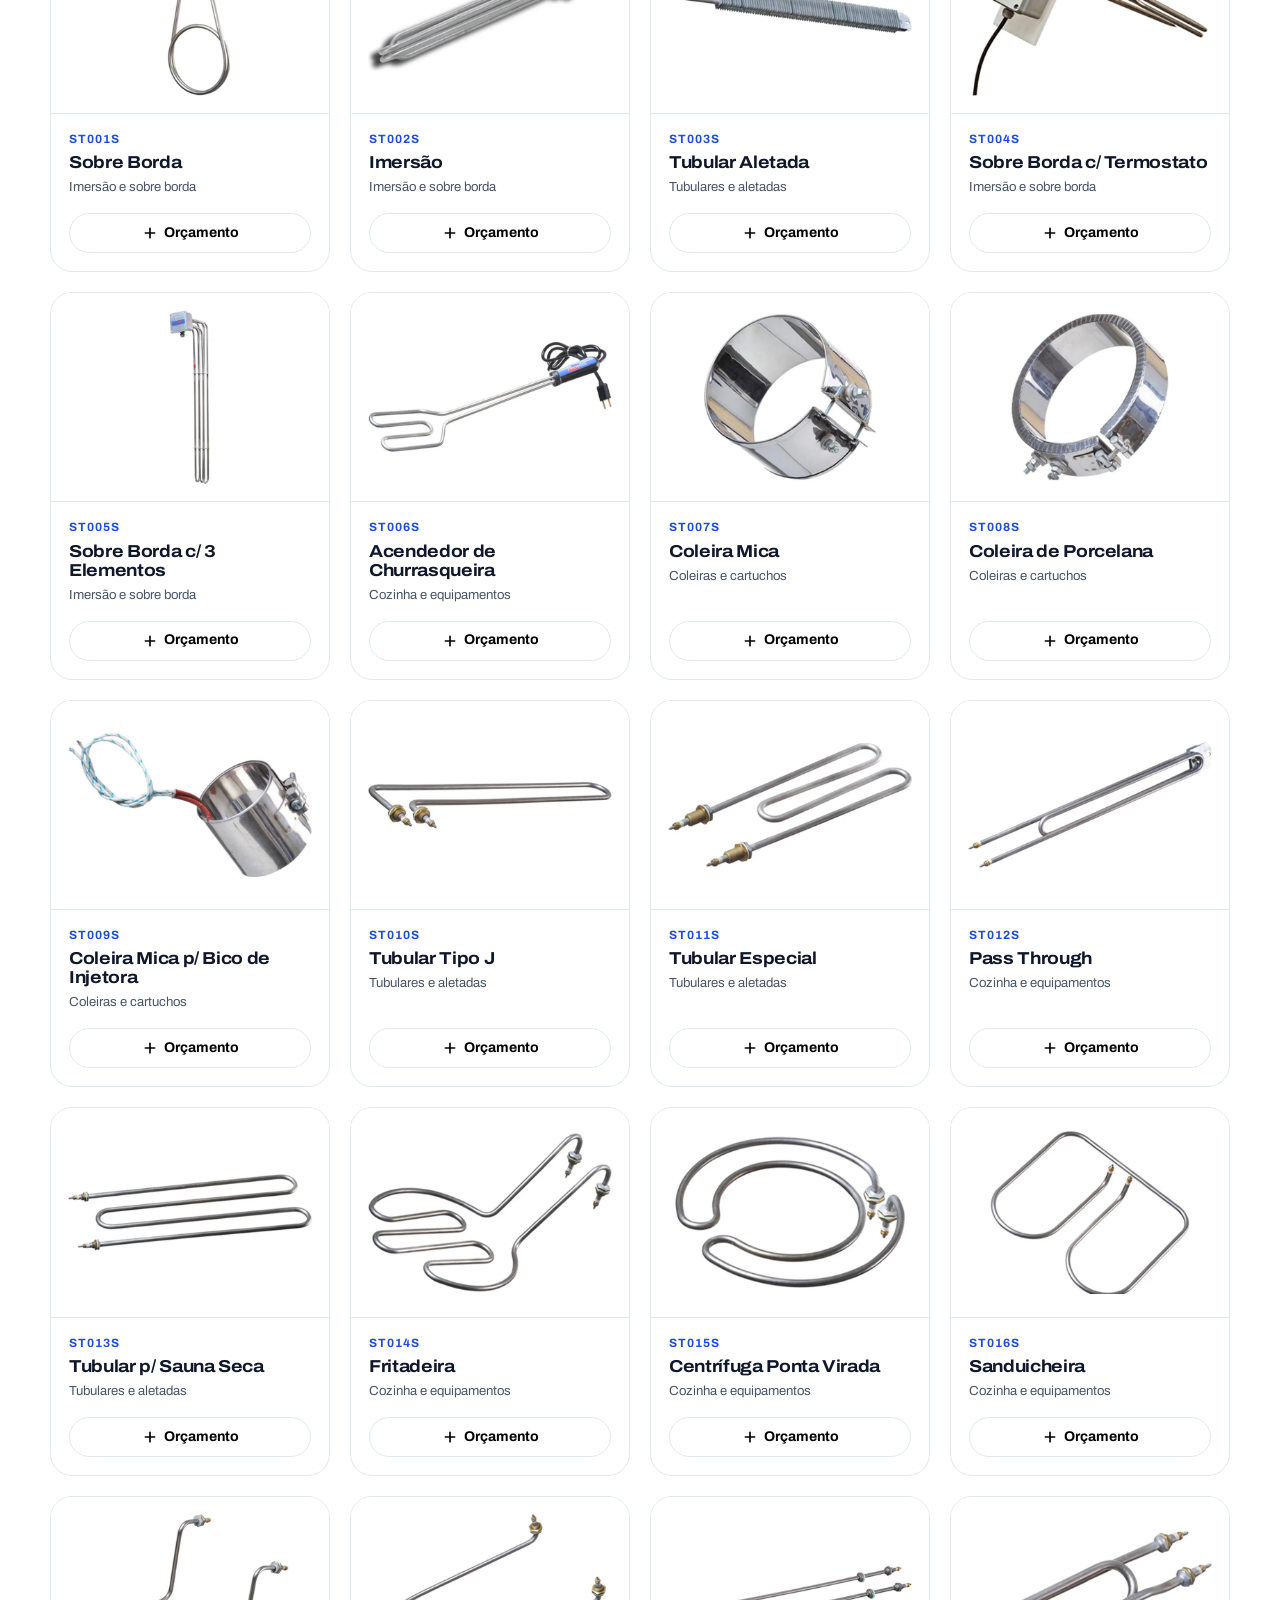
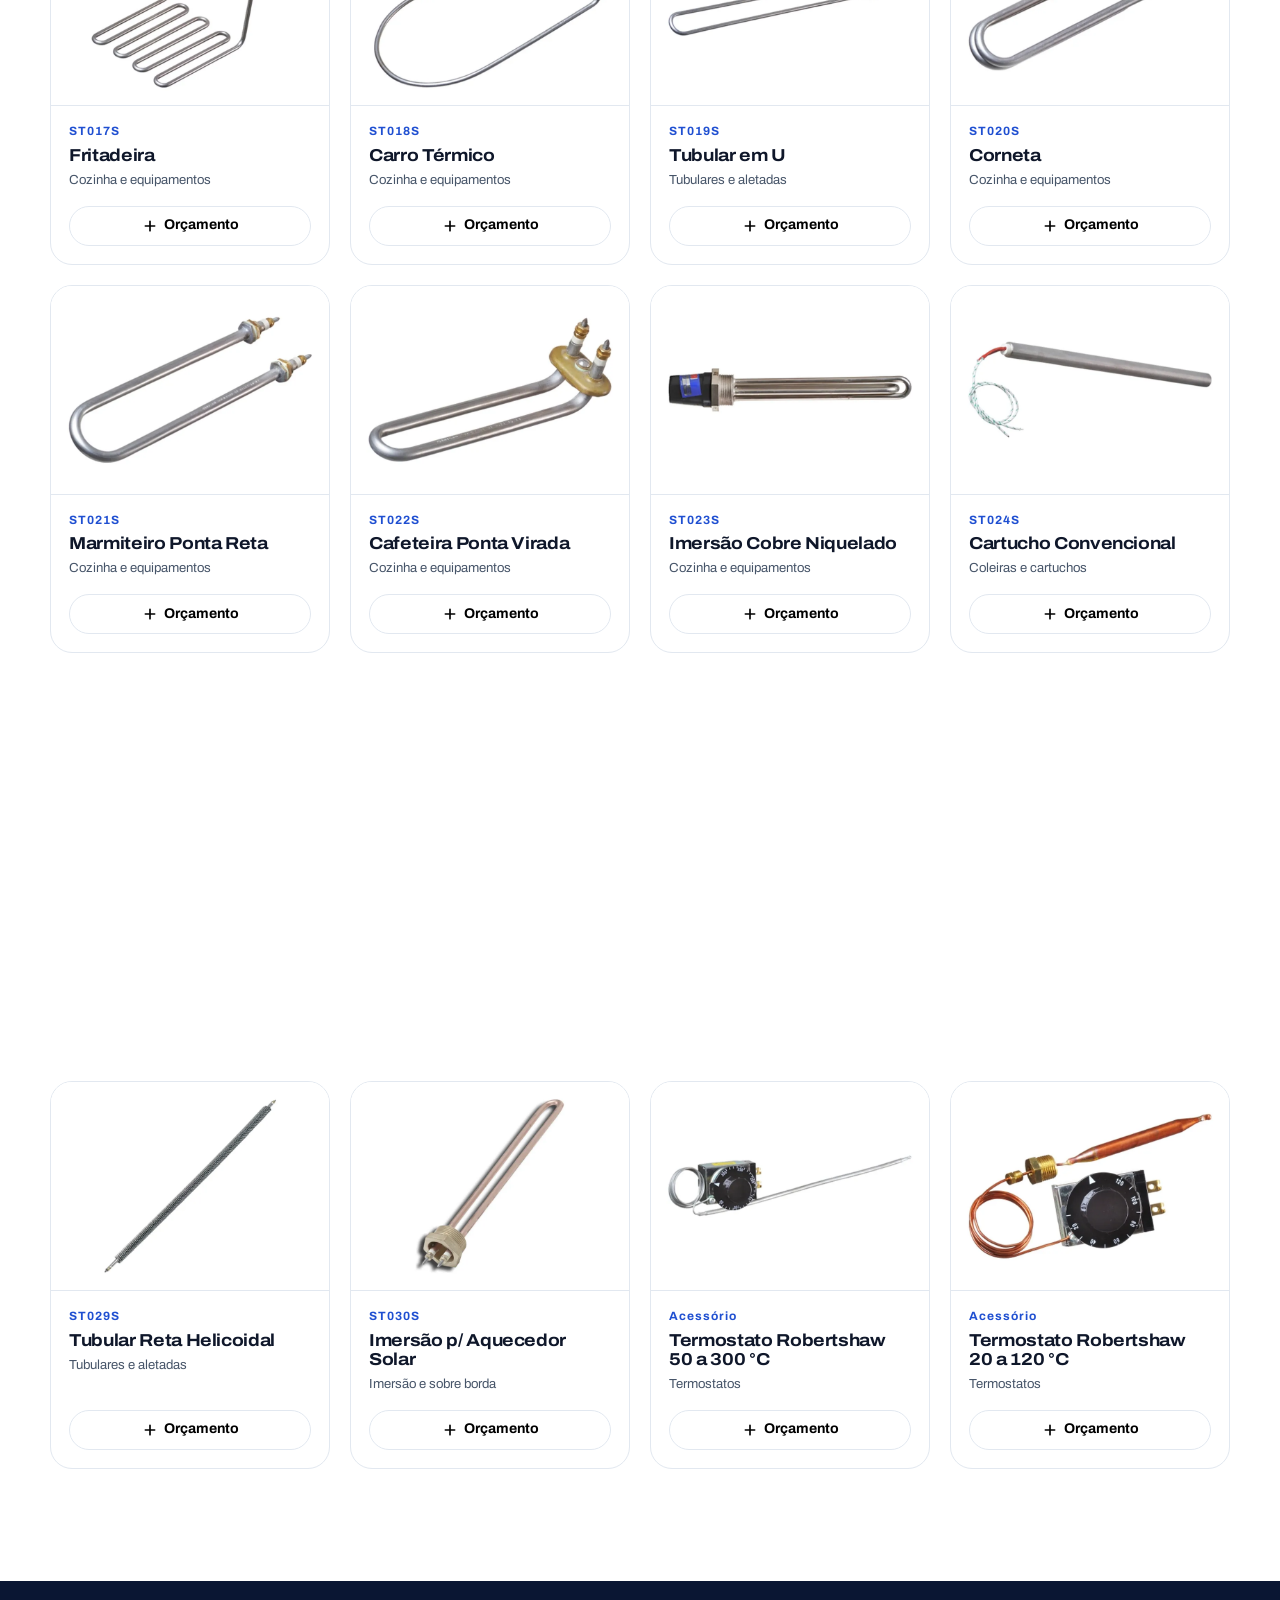
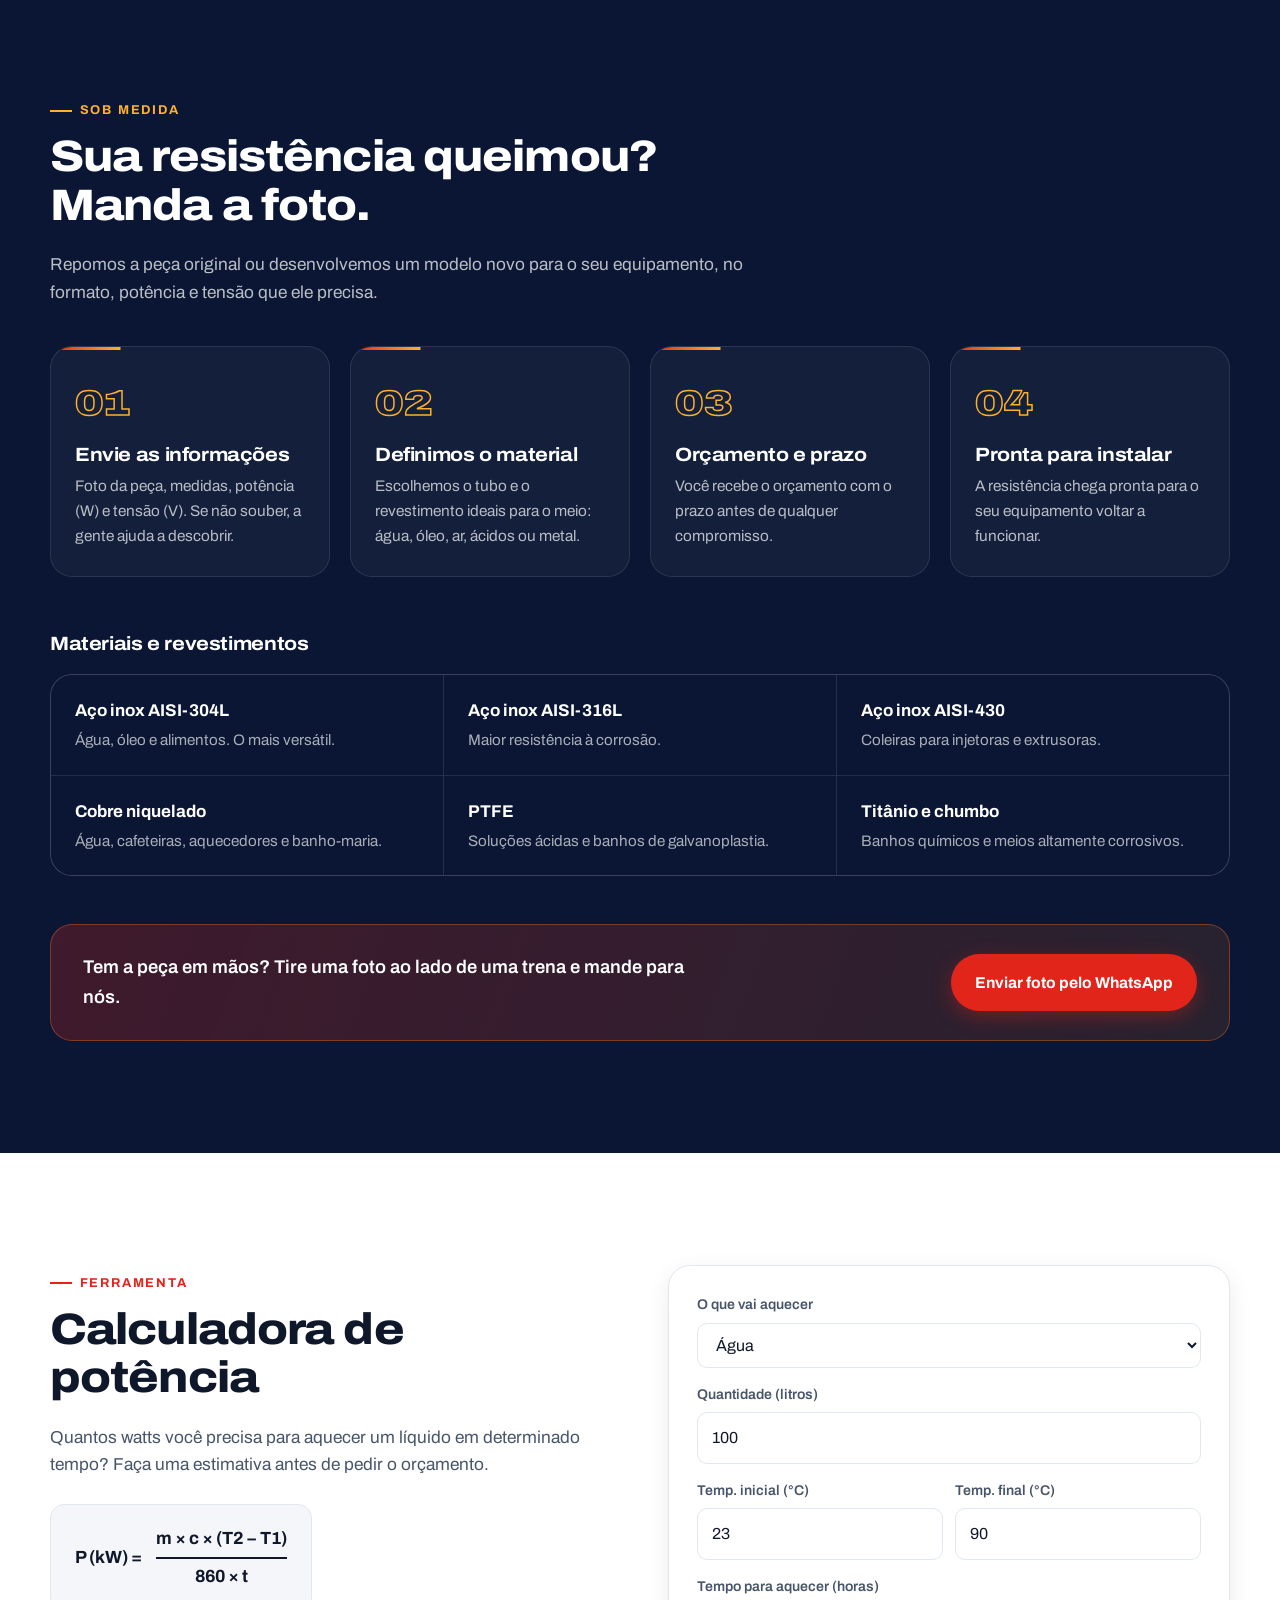
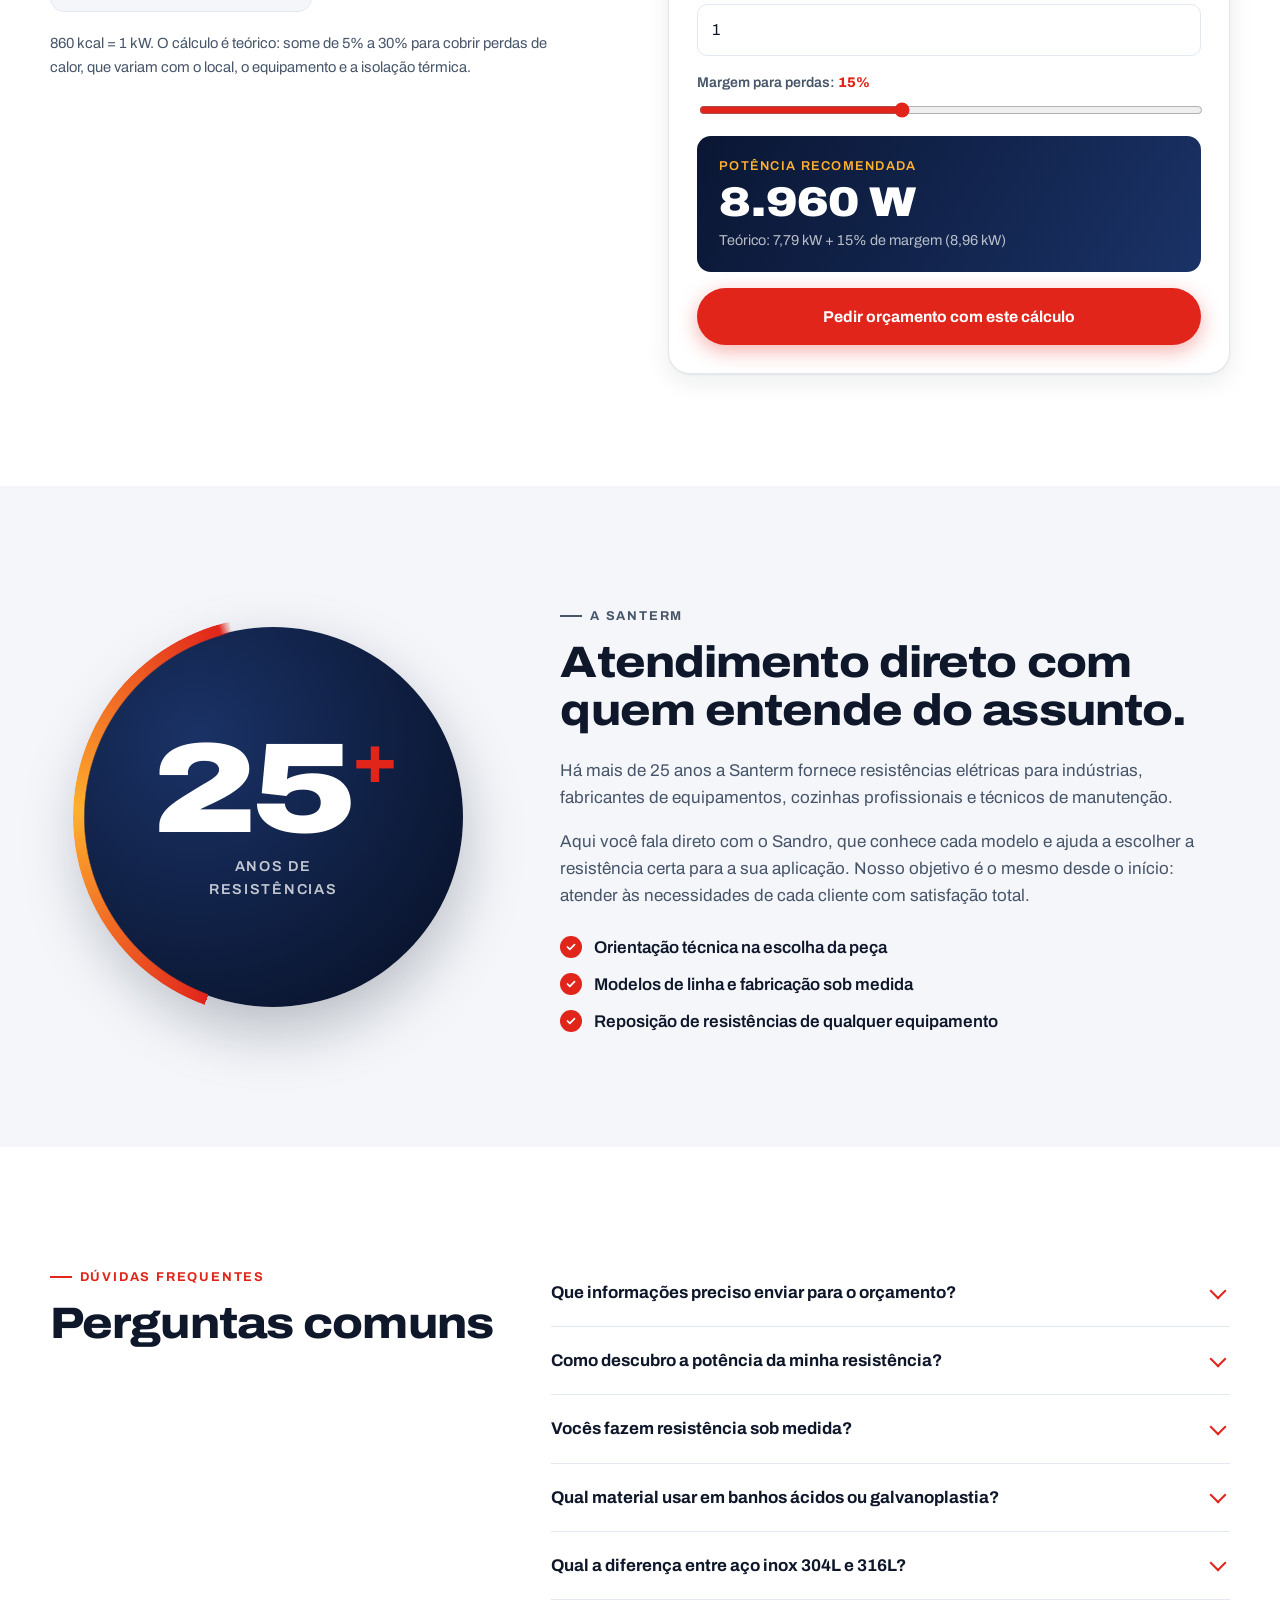
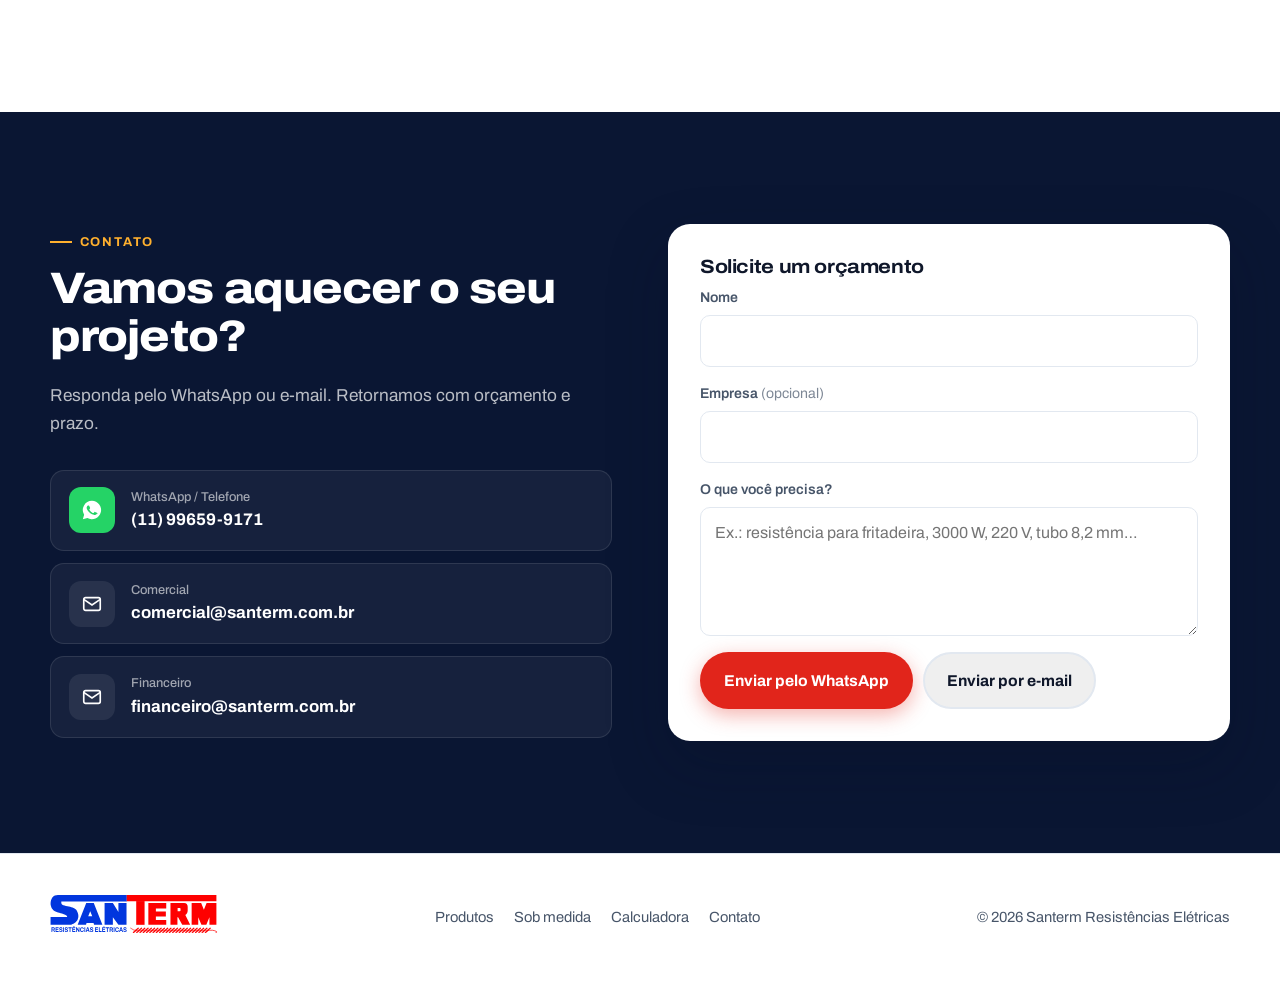
==== commit 39f4d2c6: "Topo com painel fotográfico do tanque aquecido no lugar da ilustração 3D - Imagem do tanque industri" ====
--- a/index.html
+++ b/index.html
@@ -20,6 +20,7 @@
   <link rel="preconnect" href="https://fonts.googleapis.com">
   <link rel="preconnect" href="https://fonts.gstatic.com" crossorigin>
   <link href="https://fonts.googleapis.com/css2?family=Archivo:wdth,wght@75..125,400..900&display=swap" rel="stylesheet">
+  <link rel="preload" as="image" href="assets/img/hero-tanque.webp" imagesrcset="assets/img/hero-tanque-900.webp 900w, assets/img/hero-tanque.webp 1408w" imagesizes="(max-width: 880px) 100vw, 60vw">
   <link rel="stylesheet" href="assets/css/style.css">
 
   <script type="application/ld+json">
@@ -93,88 +94,13 @@
         </div>
 
         <figure class="hero__art">
-          <div class="hero__stage">
-          <svg viewBox="0 0 640 480" class="el" role="img" aria-label="Ilustração de uma resistência elétrica tubular aquecendo">
-            <defs>
-              <linearGradient id="brassV" x1="0" x2="0" y1="0" y2="1">
-                <stop offset="0" stop-color="#f6dc95"/><stop offset=".35" stop-color="#d6a94b"/><stop offset=".7" stop-color="#9c7024"/><stop offset="1" stop-color="#5e4212"/>
-              </linearGradient>
-              <linearGradient id="steelV" x1="0" x2="0" y1="0" y2="1">
-                <stop offset="0" stop-color="#eef1f5"/><stop offset=".5" stop-color="#9aa4b4"/><stop offset="1" stop-color="#4a5262"/>
-              </linearGradient>
-              <linearGradient id="plate" x1="0" x2="1" y1="0" y2="0">
-                <stop offset="0" stop-color="#596273"/><stop offset=".35" stop-color="#c4ccd8"/><stop offset=".55" stop-color="#e9edf3"/><stop offset="1" stop-color="#7d8696"/>
-              </linearGradient>
-              <pattern id="thread" width="3" height="12" patternUnits="userSpaceOnUse">
-                <rect width="3" height="12" fill="#b88a35"/><path d="M0.5 0 L2 12" stroke="#5e4212" stroke-width="1.1"/>
-              </pattern>
-              <filter id="glow1" x="-40%" y="-60%" width="180%" height="220%"><feGaussianBlur stdDeviation="16"/></filter>
-              <filter id="glow2" x="-60%" y="-80%" width="220%" height="260%"><feGaussianBlur stdDeviation="38"/></filter>
-              <linearGradient id="fade" gradientUnits="userSpaceOnUse" x1="120" x2="150" y1="0" y2="0">
-                <stop offset="0" stop-color="#000"/><stop offset="1" stop-color="#fff"/>
-              </linearGradient>
-              <mask id="coldEnds" maskUnits="userSpaceOnUse" x="0" y="0" width="640" height="480"><rect width="640" height="480" fill="url(#fade)"/></mask>
-              <radialGradient id="floor" cx=".5" cy=".5" r=".5">
-                <stop offset="0" stop-color="#ff5a1f" stop-opacity=".55"/><stop offset="1" stop-color="#ff5a1f" stop-opacity="0"/>
-              </radialGradient>
-            </defs>
-          
-            <ellipse class="el-floor" cx="330" cy="455" rx="260" ry="22" fill="url(#floor)"/>
-          
-            <g class="el-glow" fill="none" stroke-linecap="round">
-              <path d="M118 110 H500 A45 45 0 0 1 500 200 H190 A45 45 0 0 0 190 290 H500 A45 45 0 0 1 500 380 H118" stroke="#ff3d00" stroke-width="110" filter="url(#glow2)" opacity=".22"/>
-              <path d="M118 110 H500 A45 45 0 0 1 500 200 H190 A45 45 0 0 0 190 290 H500 A45 45 0 0 1 500 380 H118" stroke="#ff6a1f" stroke-width="40" filter="url(#glow1)" opacity=".5"/>
-            </g>
-          
-            <g class="el-cold" fill="none" stroke-linecap="butt">
-          <path d="M118 110 H500 A45 45 0 0 1 500 200 H190 A45 45 0 0 0 190 290 H500 A45 45 0 0 1 500 380 H118" stroke="#0b0e14" stroke-width="27" transform="translate(0 3)"/>
-          <path d="M118 110 H500 A45 45 0 0 1 500 200 H190 A45 45 0 0 0 190 290 H500 A45 45 0 0 1 500 380 H118" stroke="#161b23" stroke-width="26"/>
-          <path d="M118 110 H500 A45 45 0 0 1 500 200 H190 A45 45 0 0 0 190 290 H500 A45 45 0 0 1 500 380 H118" stroke="#3a4250" stroke-width="23"/>
-          <path d="M118 110 H500 A45 45 0 0 1 500 200 H190 A45 45 0 0 0 190 290 H500 A45 45 0 0 1 500 380 H118" stroke="#646e80" stroke-width="19"/>
-          <path d="M118 110 H500 A45 45 0 0 1 500 200 H190 A45 45 0 0 0 190 290 H500 A45 45 0 0 1 500 380 H118" stroke="#949eaf" stroke-width="14" transform="translate(0 -1)"/>
-          <path d="M118 110 H500 A45 45 0 0 1 500 200 H190 A45 45 0 0 0 190 290 H500 A45 45 0 0 1 500 380 H118" stroke="#c8cfda" stroke-width="9" transform="translate(0 -3)"/>
-          <path d="M118 110 H500 A45 45 0 0 1 500 200 H190 A45 45 0 0 0 190 290 H500 A45 45 0 0 1 500 380 H118" stroke="#f6f8fb" stroke-width="3.5" transform="translate(0 -4)"/>
-            </g>
-            <g class="el-hot" fill="none" stroke-linecap="butt" mask="url(#coldEnds)">
-          <path d="M118 110 H500 A45 45 0 0 1 500 200 H190 A45 45 0 0 0 190 290 H500 A45 45 0 0 1 500 380 H118" stroke="#2a0501" stroke-width="26"/>
-          <path d="M118 110 H500 A45 45 0 0 1 500 200 H190 A45 45 0 0 0 190 290 H500 A45 45 0 0 1 500 380 H118" stroke="#651003" stroke-width="23"/>
-          <path d="M118 110 H500 A45 45 0 0 1 500 200 H190 A45 45 0 0 0 190 290 H500 A45 45 0 0 1 500 380 H118" stroke="#a8230a" stroke-width="19"/>
-          <path d="M118 110 H500 A45 45 0 0 1 500 200 H190 A45 45 0 0 0 190 290 H500 A45 45 0 0 1 500 380 H118" stroke="#de4513" stroke-width="14" transform="translate(0 -1)"/>
-          <path d="M118 110 H500 A45 45 0 0 1 500 200 H190 A45 45 0 0 0 190 290 H500 A45 45 0 0 1 500 380 H118" stroke="#ff8330" stroke-width="9" transform="translate(0 -3)"/>
-          <path d="M118 110 H500 A45 45 0 0 1 500 200 H190 A45 45 0 0 0 190 290 H500 A45 45 0 0 1 500 380 H118" stroke="#ffcf94" stroke-width="3.5" transform="translate(0 -4)"/>
-            </g>
-          
-            <g class="el-plate">
-              <rect x="98" y="58" width="22" height="374" rx="4" fill="url(#plate)" stroke="#2b313c" stroke-width="1"/>
-              <circle cx="110" cy="84" r="5" fill="#2b313c"/><circle cx="110" cy="84" r="2.2" fill="#8d96a5"/>
-              <circle cx="110" cy="406" r="5" fill="#2b313c"/><circle cx="110" cy="406" r="2.2" fill="#8d96a5"/>
-              <circle cx="110" cy="245" r="5" fill="#2b313c"/><circle cx="110" cy="245" r="2.2" fill="#8d96a5"/>
-            </g>
-            <g transform="translate(0 110)">
-            <rect x="44" y="-6" width="34" height="12" rx="2" fill="url(#thread)"/>
-            <rect x="44" y="-6" width="34" height="12" rx="2" fill="url(#brassV)" opacity=".55"/>
-            <rect x="54" y="-13" width="9" height="26" rx="1.5" fill="url(#brassV)" stroke="#6b4a17" stroke-width=".8"/>
-            <rect x="74" y="-16" width="4" height="32" rx="1" fill="url(#steelV)"/>
-            <path d="M78 -21 H100 V21 H78 Z" fill="url(#brassV)" stroke="#6b4a17" stroke-width=".8"/>
-            <path d="M78 -7 H100 M78 7 H100" stroke="#7a561b" stroke-width="1" opacity=".7"/>
-            <rect x="78" y="-21" width="22" height="5" fill="#fff3c9" opacity=".35"/>
-          </g>
-            <g transform="translate(0 380)">
-            <rect x="44" y="-6" width="34" height="12" rx="2" fill="url(#thread)"/>
-            <rect x="44" y="-6" width="34" height="12" rx="2" fill="url(#brassV)" opacity=".55"/>
-            <rect x="54" y="-13" width="9" height="26" rx="1.5" fill="url(#brassV)" stroke="#6b4a17" stroke-width=".8"/>
-            <rect x="74" y="-16" width="4" height="32" rx="1" fill="url(#steelV)"/>
-            <path d="M78 -21 H100 V21 H78 Z" fill="url(#brassV)" stroke="#6b4a17" stroke-width=".8"/>
-            <path d="M78 -7 H100 M78 7 H100" stroke="#7a561b" stroke-width="1" opacity=".7"/>
-            <rect x="78" y="-21" width="22" height="5" fill="#fff3c9" opacity=".35"/>
-          </g>
-          
-            <g class="embers" fill="#ffb347">
-              <circle cx="260" cy="120" r="2.2"/><circle cx="380" cy="200" r="1.6"/><circle cx="455" cy="290" r="2"/>
-              <circle cx="300" cy="380" r="1.5"/><circle cx="520" cy="150" r="1.8"/><circle cx="220" cy="300" r="1.4"/>
-              <circle cx="420" cy="110" r="1.6"/><circle cx="340" cy="290" r="2.1"/>
-            </g>
-          </svg>
+          <div class="hero__panel">
+            <img src="assets/img/hero-tanque.webp"
+                 srcset="assets/img/hero-tanque-900.webp 900w, assets/img/hero-tanque.webp 1408w"
+                 sizes="(max-width: 880px) 100vw, 60vw"
+                 alt="Tanque industrial de aço inox com resistências elétricas incandescentes vistas pelo visor"
+                 width="1408" height="768" fetchpriority="high">
+            <span class="hero__heat" aria-hidden="true"></span>
           </div>
           <figcaption class="hero__tag">
             <span class="dot"></span> Aço inox AISI-304L · 316L · cobre · PTFE · titânio
--- a/assets/css/style.css
+++ b/assets/css/style.css
@@ -42,7 +42,7 @@
 img, svg { display: block; max-width: 100%; }
 a { color: inherit; }
 h1, h2, h3 { line-height: 1.1; margin: 0 0 .5em; font-stretch: 112%; letter-spacing: -.02em; }
-h1 { font-size: clamp(2.2rem, 5.4vw, 4rem); font-weight: 800; }
+h1 { font-size: clamp(2.2rem, 4.6vw, 3.6rem); font-weight: 800; }
 h2 { font-size: clamp(1.8rem, 3.6vw, 2.75rem); font-weight: 800; }
 h3 { font-size: 1.2rem; font-weight: 700; }
 p { margin: 0 0 1em; }
@@ -136,7 +136,7 @@
   mask-image: radial-gradient(ellipse at 70% 40%, #000 20%, transparent 70%);
   -webkit-mask-image: radial-gradient(ellipse at 70% 40%, #000 20%, transparent 70%);
 }
-.hero__grid { position: relative; z-index: 1; display: grid; grid-template-columns: 1.1fr .9fr; gap: 48px; align-items: center; }
+.hero__grid { position: relative; z-index: 1; display: grid; grid-template-columns: 1fr 1.05fr; gap: 56px; align-items: center; }
 .hero h1 em { font-style: normal; background: linear-gradient(90deg, var(--amber), var(--orange) 45%, var(--red)); -webkit-background-clip: text; background-clip: text; color: transparent; }
 .lead { font-size: clamp(1.05rem, 1.6vw, 1.2rem); color: rgba(255, 255, 255, .78); max-width: 36em; }
 .lead strong { color: #fff; }
@@ -147,33 +147,34 @@
 .hero__facts span { font-size: .85rem; color: rgba(255, 255, 255, .65); }
 
 .hero__art { margin: 0; position: relative; }
-.hero__stage { perspective: 1200px; }
-.el {
-  width: 112%; max-width: none; margin-left: -6%; overflow: visible;
-  transform: rotateX(14deg) rotateY(-24deg) rotateZ(-2deg);
-  transition: transform .6s cubic-bezier(.2, .7, .2, 1);
-}
-.hero__art:hover .el { transform: rotateX(8deg) rotateY(-14deg) rotateZ(-1deg); }
-.el-hot { opacity: 0; animation: heatup 3.2s cubic-bezier(.4, 0, .2, 1) .5s forwards, breathe 4.5s ease-in-out 3.7s infinite; }
-.el-glow, .el-floor { opacity: 0; animation: heatup 3.6s cubic-bezier(.4, 0, .2, 1) .9s forwards, breathe 4.5s ease-in-out 4.5s infinite; }
-@keyframes heatup { to { opacity: 1; } }
-@keyframes breathe { 0%, 100% { opacity: 1; } 50% { opacity: .78; } }
-.embers circle { opacity: 0; transform-box: fill-box; animation: ember 5s linear infinite; }
-.embers circle:nth-child(2) { animation-delay: 4s; animation-duration: 6s; }
-.embers circle:nth-child(3) { animation-delay: 4.8s; }
-.embers circle:nth-child(4) { animation-delay: 5.5s; animation-duration: 6.5s; }
-.embers circle:nth-child(5) { animation-delay: 6.3s; }
-.embers circle:nth-child(6) { animation-delay: 7s; animation-duration: 5.5s; }
-.embers circle:nth-child(7) { animation-delay: 7.6s; }
-.embers circle:nth-child(8) { animation-delay: 8.4s; animation-duration: 6s; }
-.embers circle:nth-child(1) { animation-delay: 3.4s; }
-@keyframes ember {
-  0% { opacity: 0; transform: translate(0, 0); }
-  15% { opacity: .9; }
-  100% { opacity: 0; transform: translate(14px, -90px); }
-}
+.hero__panel {
+  position: relative; overflow: hidden; height: clamp(420px, 44vw, 600px);
+  /* encosta o painel na borda direita da tela */
+  margin-right: calc((min(100vw - 32px, var(--wrap)) - 100vw) / 2);
+  border-radius: 28px 0 0 28px;
+  border: 1px solid rgba(255, 255, 255, .12); border-right: 0;
+  box-shadow: 0 40px 80px rgba(0, 0, 0, .45), 0 0 120px rgba(255, 90, 30, .18);
+}
+.hero__panel img {
+  width: 100%; height: 100%; object-fit: cover; object-position: 55% 50%;
+  animation: kenburns 18s ease-out both;
+}
+@keyframes kenburns { from { transform: scale(1.1); } to { transform: scale(1); } }
+.hero__panel::after {
+  content: ""; position: absolute; inset: 0; pointer-events: none;
+  background:
+    linear-gradient(90deg, rgba(10, 22, 51, .55), transparent 30%),
+    linear-gradient(0deg, rgba(6, 14, 34, .55), transparent 35%);
+}
+/* pulsação do brilho das resistências no visor */
+.hero__heat {
+  position: absolute; left: 38%; top: 30%; width: 34%; height: 42%; border-radius: 50%; pointer-events: none;
+  background: radial-gradient(closest-side, rgba(255, 90, 40, .55), rgba(255, 60, 20, 0));
+  mix-blend-mode: screen; animation: heatpulse 3.6s ease-in-out infinite;
+}
+@keyframes heatpulse { 0%, 100% { opacity: .25; } 50% { opacity: .75; } }
 .hero__tag {
-  position: absolute; left: 50%; bottom: -18px; transform: translateX(-50%);
+  position: absolute; left: 24px; bottom: 22px;
   display: inline-flex; align-items: center; gap: 8px; white-space: nowrap;
   padding: 8px 14px; border-radius: 999px; font-size: .78rem; font-weight: 600;
   background: rgba(255, 255, 255, .08); border: 1px solid rgba(255, 255, 255, .14);
@@ -443,7 +444,9 @@
   .nav.open { transform: none; opacity: 1; visibility: visible; }
   .nav a { padding: 14px 8px; font-size: 1.05rem; border-bottom: 1px solid var(--line); border-radius: 0; color: var(--ink); }
   .hero__grid, .calc, .about, .contact { grid-template-columns: 1fr; gap: 40px; }
-  .hero__art { max-width: 460px; margin-inline: auto; width: 100%; }
+  .hero__art { width: 100%; }
+  .hero__panel { height: auto; aspect-ratio: 4 / 3; margin-right: 0; border-radius: 22px; border-right: 1px solid rgba(255, 255, 255, .12); }
+  .hero__heat { left: 34%; width: 38%; }
   .modal__body { grid-template-columns: 1fr; }
   .modal__img { border-right: 0; border-bottom: 1px solid var(--line); }
   .modal__info { padding: 24px; }
@@ -460,7 +463,7 @@
   .card__name { font-size: .98rem; }
   .card__cat { display: none; }
   .card__add { font-size: .8rem; padding: .5em .6em; }
-  .hero__tag { font-size: .7rem; white-space: normal; text-align: center; width: max-content; max-width: 100%; }
+  .hero__tag { font-size: .7rem; left: 12px; right: 12px; bottom: 12px; white-space: normal; justify-content: center; }
   .hero__facts { gap: 12px 24px; }
   .cta-band, .calc__form, .contact__form { padding: 22px; }
   .formula { font-size: .95rem; padding: 16px; }
@@ -471,6 +474,5 @@
 }
 @media (prefers-reduced-motion: reduce) {
   *, *::before, *::after { animation: none !important; transition: none !important; scroll-behavior: auto !important; }
-  .el-hot, .el-glow, .el-floor { opacity: 1; }
   .reveal { opacity: 1; transform: none; }
 }
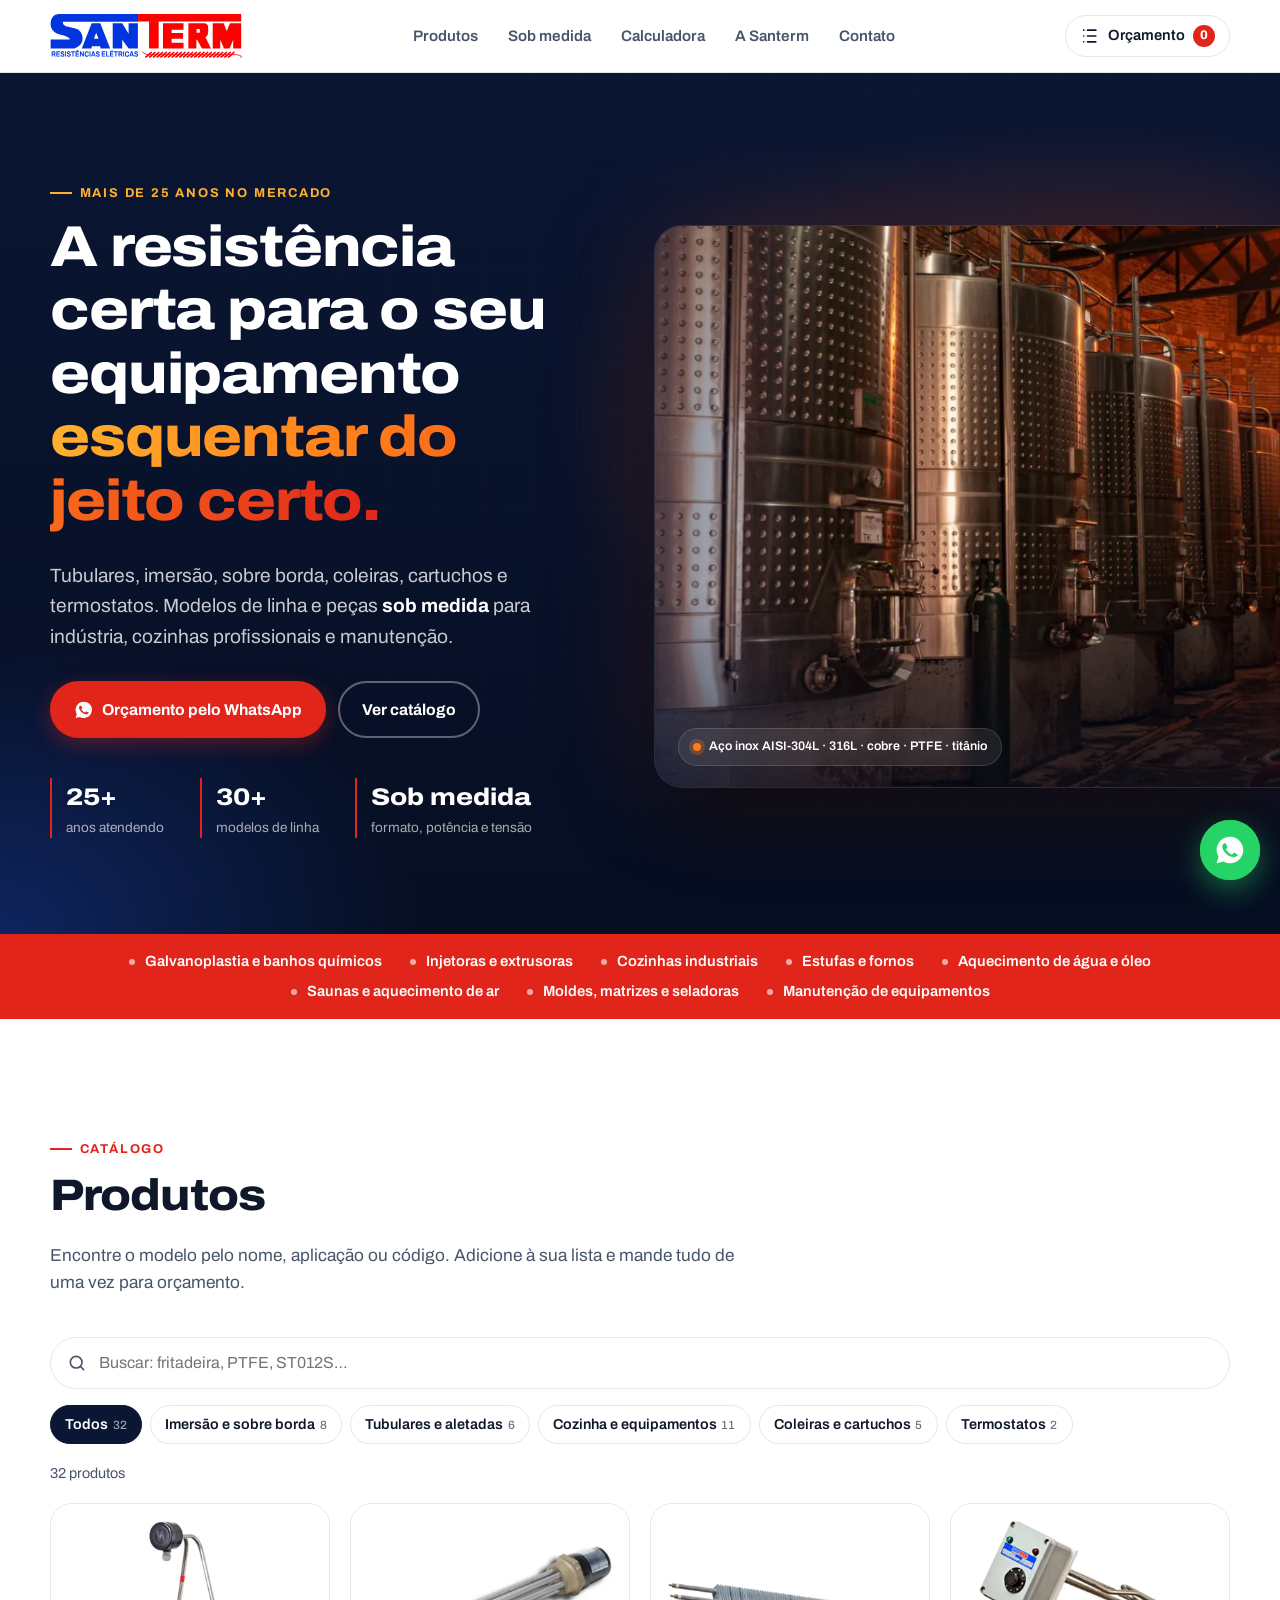
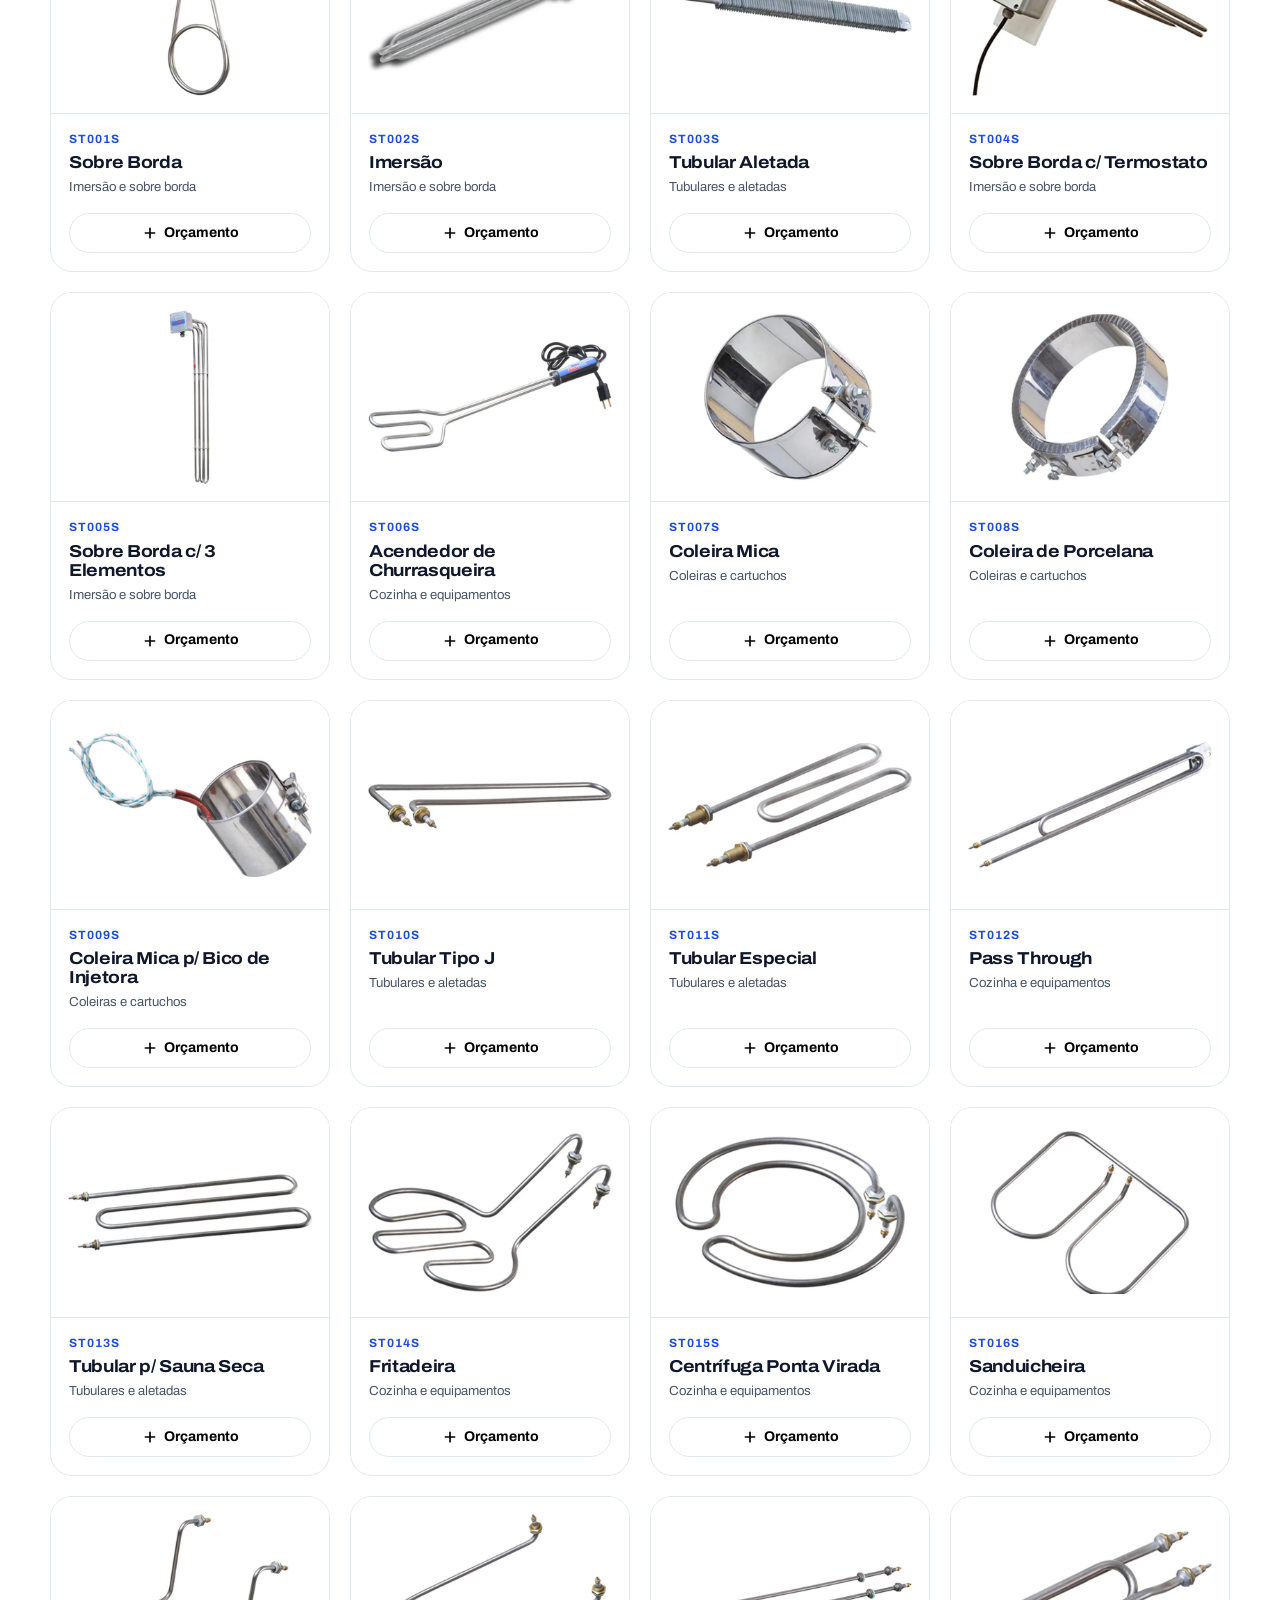
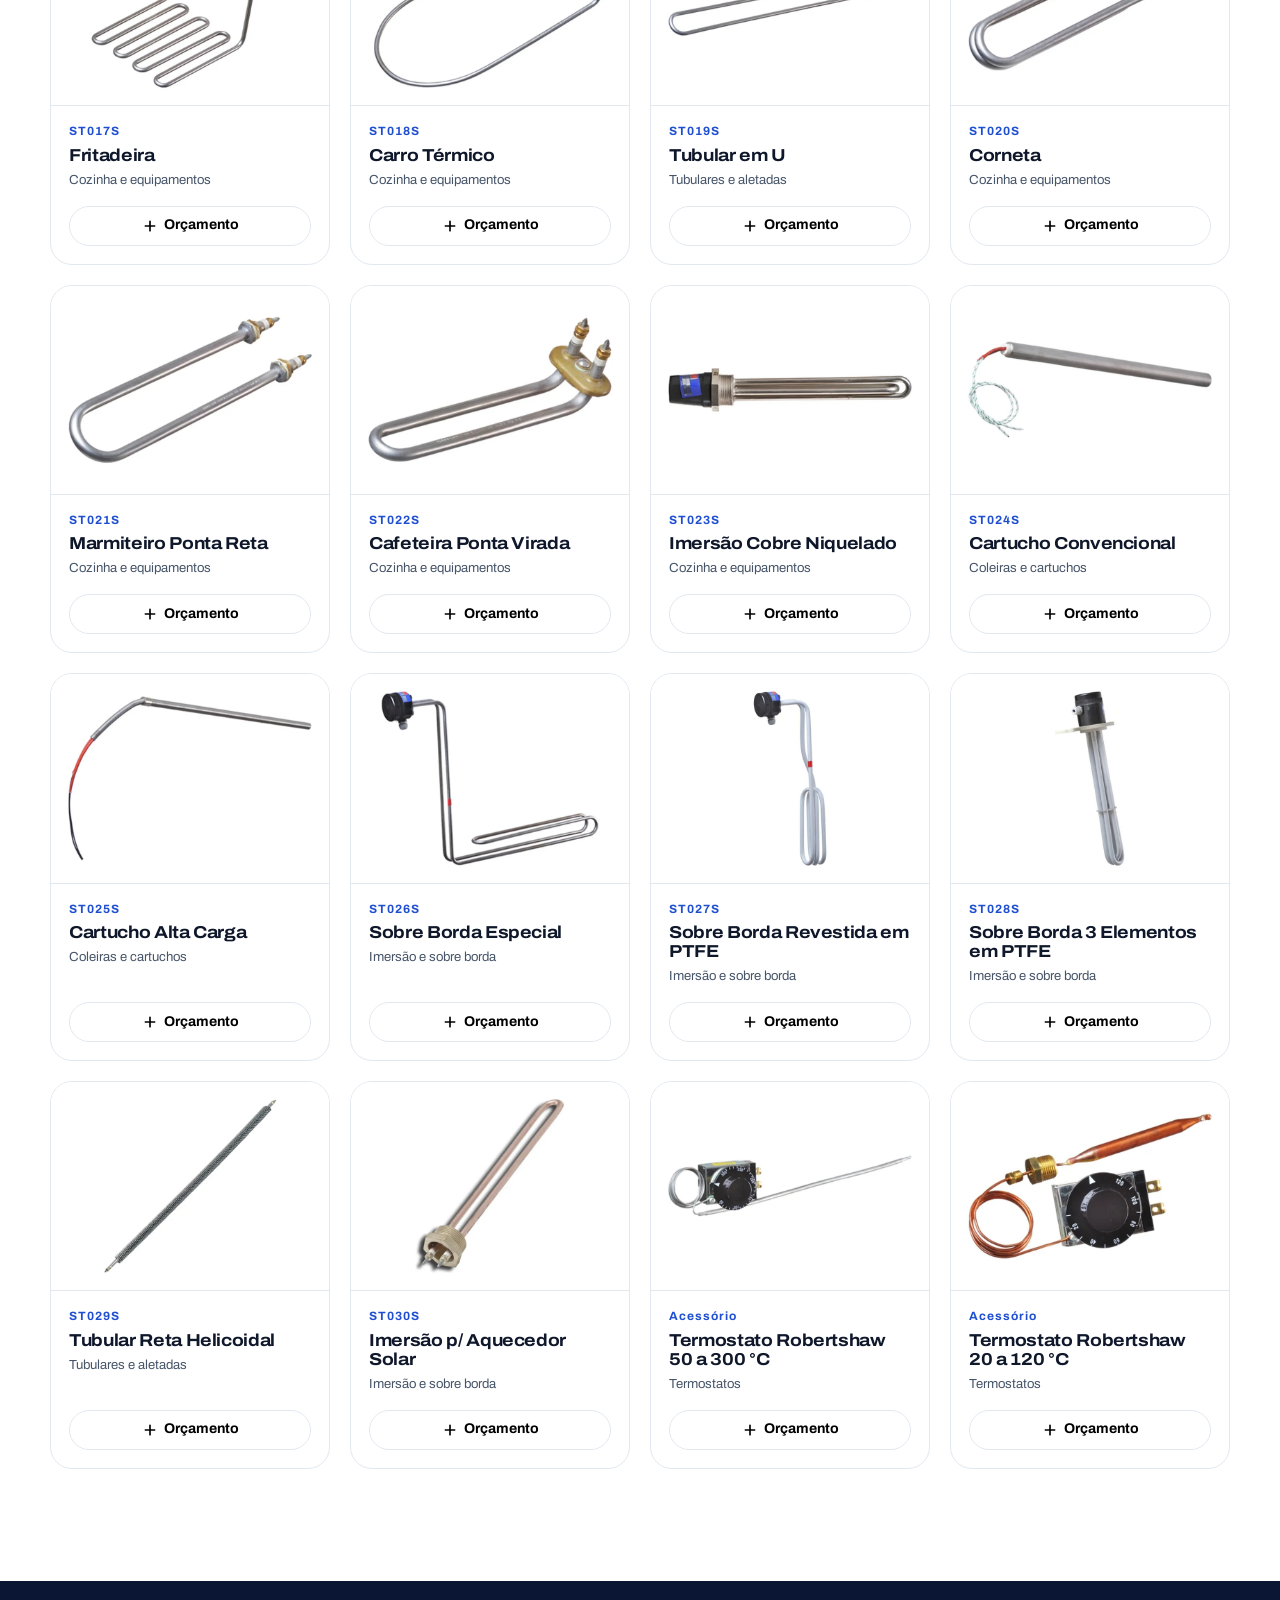
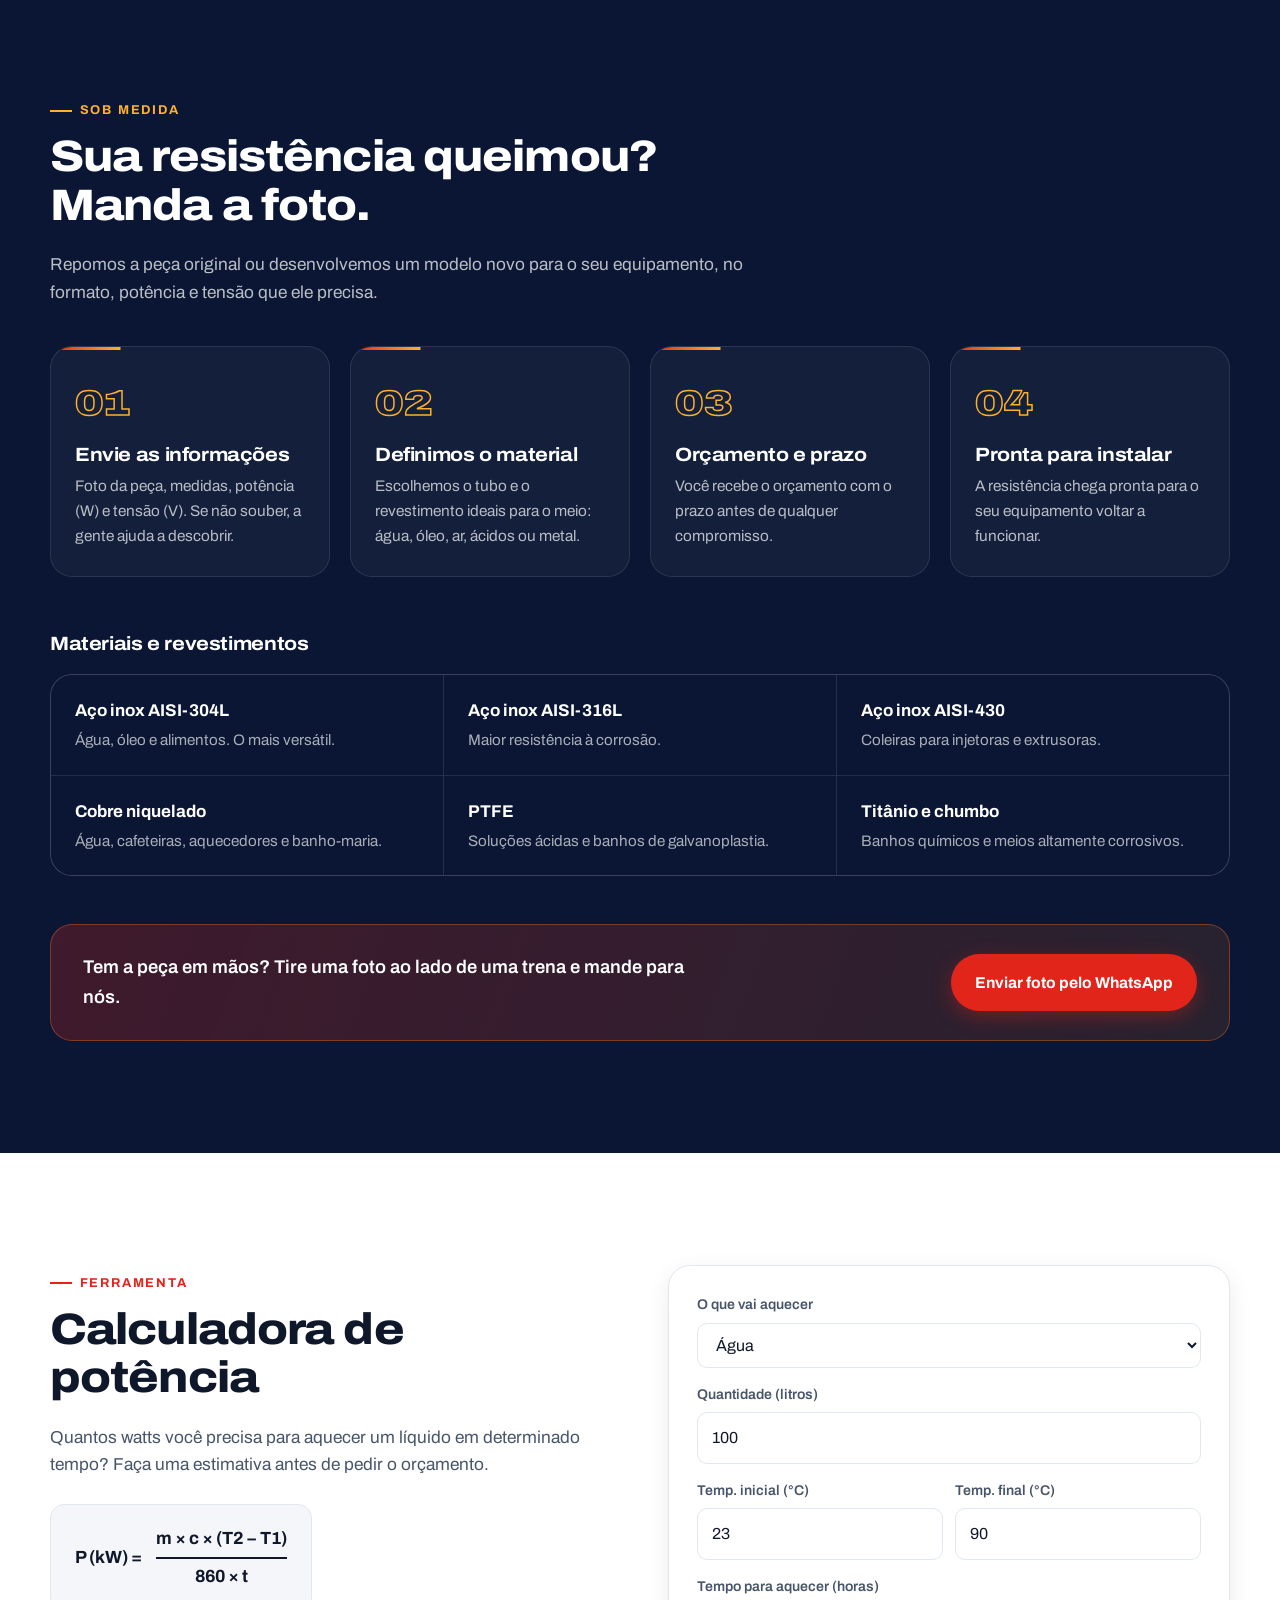
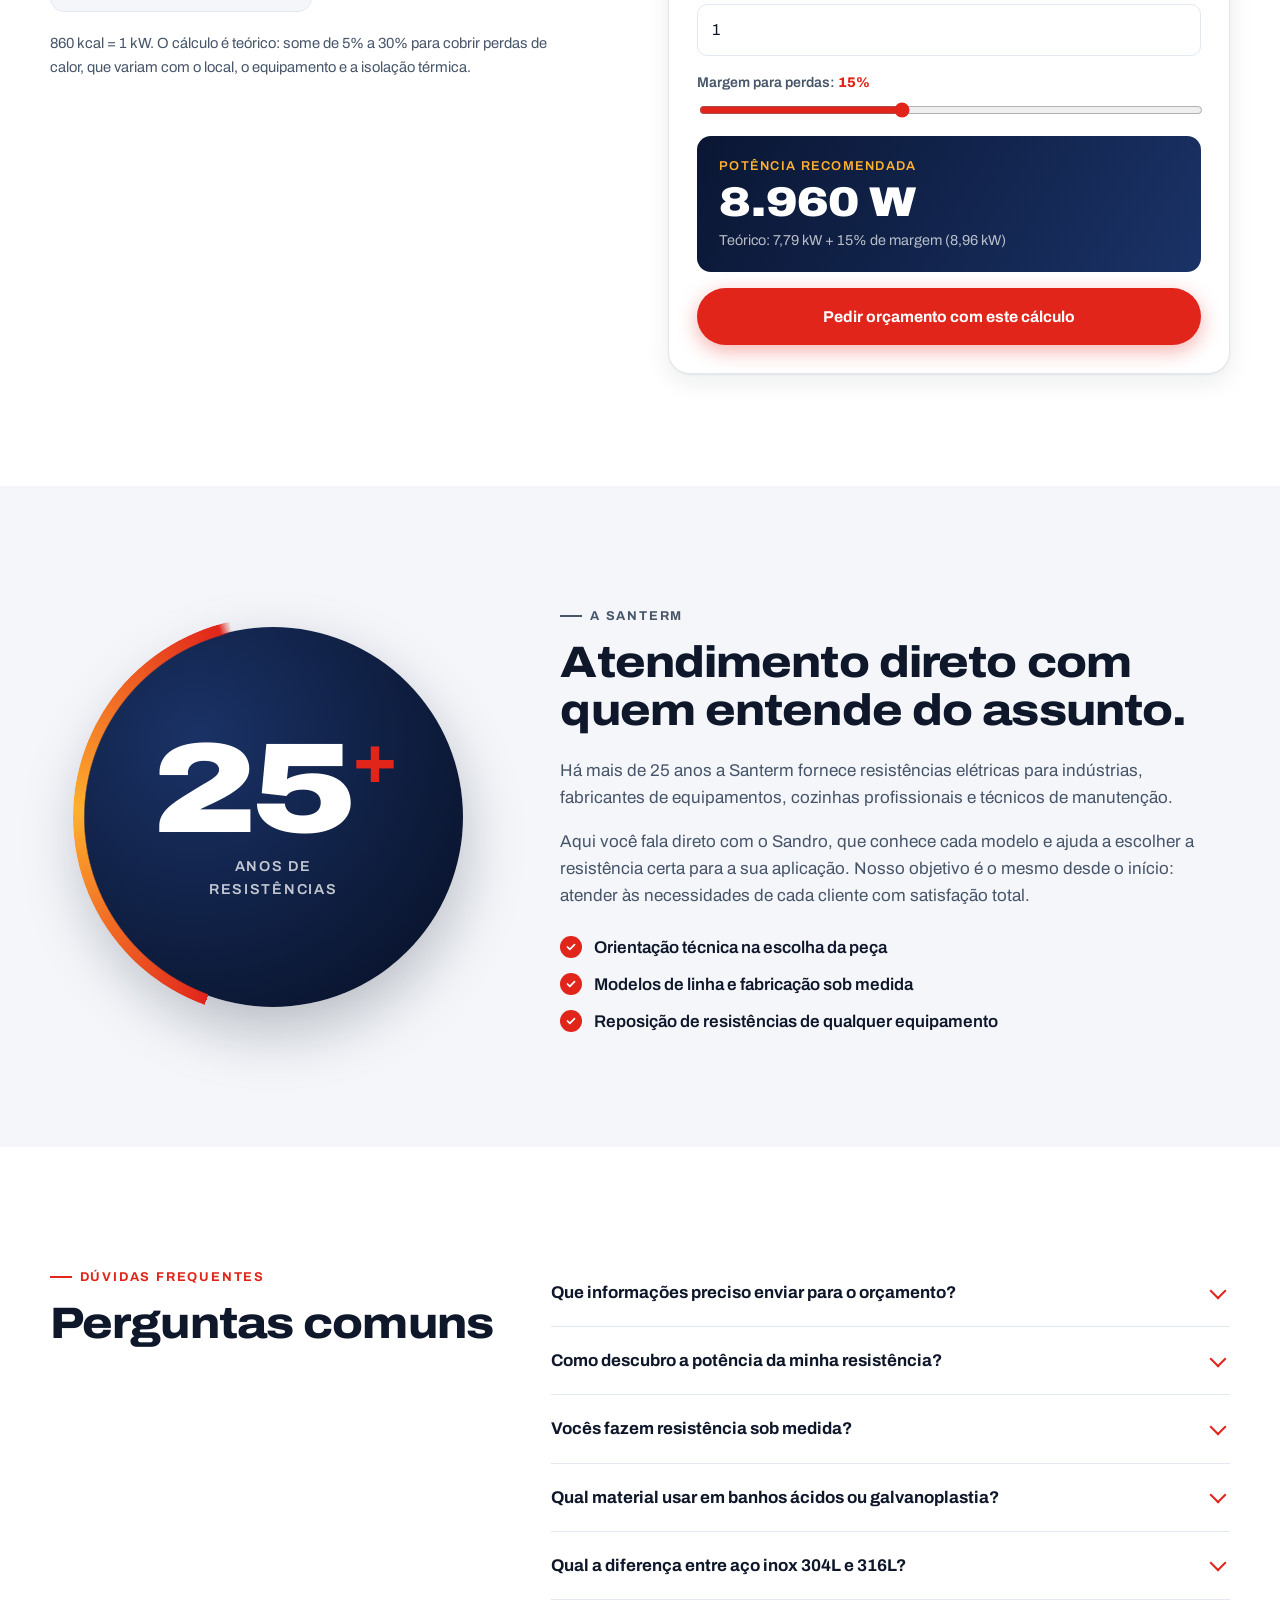
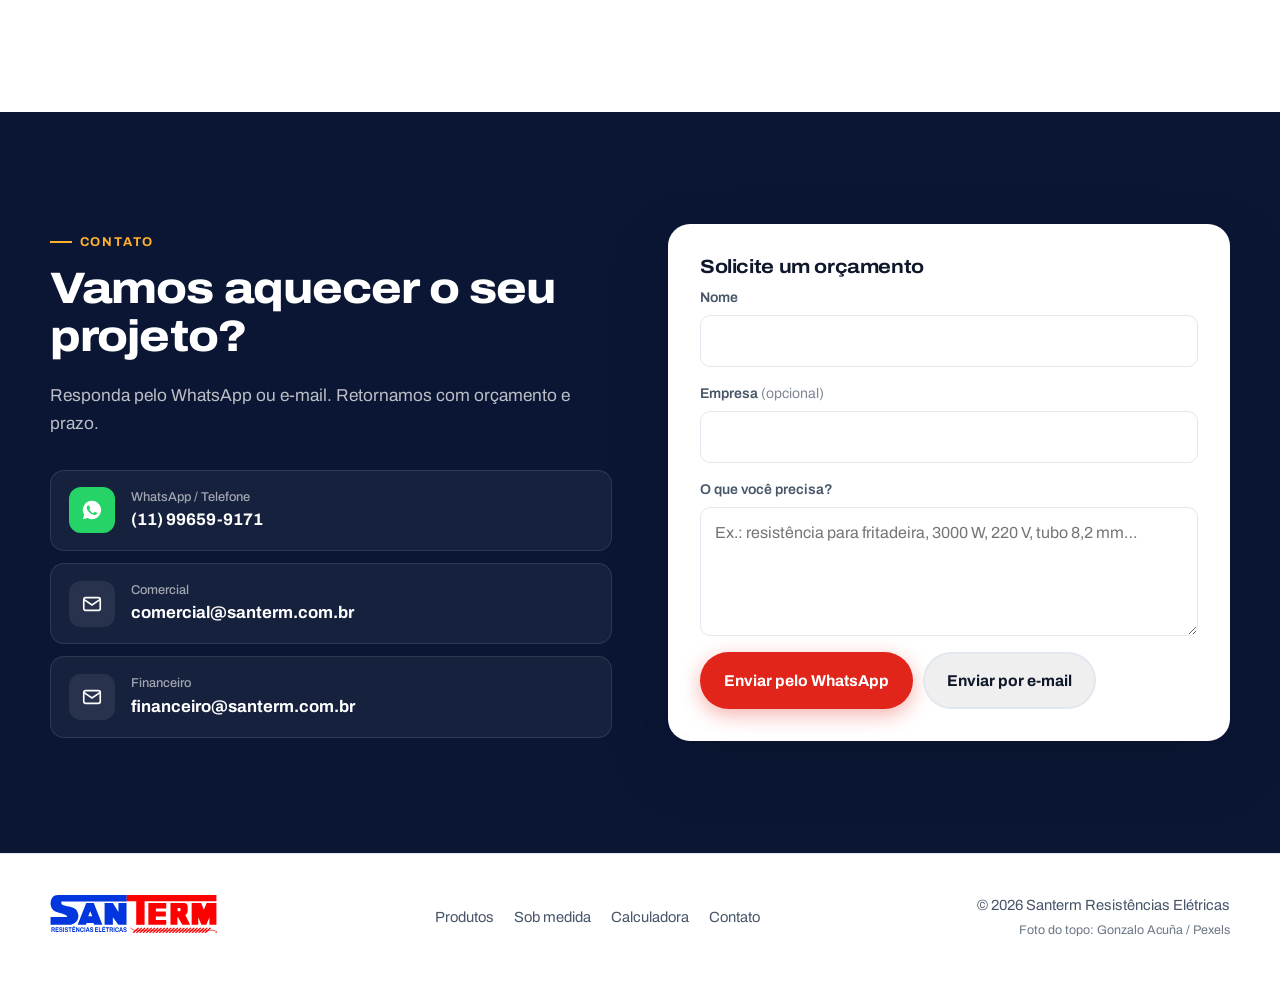
==== commit 09b19643: "Topo com foto real de tanques industriais de inox - Troca a imagem do painel do topo por foto de tan" ====
--- a/index.html
+++ b/index.html
@@ -20,7 +20,7 @@
   <link rel="preconnect" href="https://fonts.googleapis.com">
   <link rel="preconnect" href="https://fonts.gstatic.com" crossorigin>
   <link href="https://fonts.googleapis.com/css2?family=Archivo:wdth,wght@75..125,400..900&display=swap" rel="stylesheet">
-  <link rel="preload" as="image" href="assets/img/hero-tanque.webp" imagesrcset="assets/img/hero-tanque-900.webp 900w, assets/img/hero-tanque.webp 1408w" imagesizes="(max-width: 880px) 100vw, 60vw">
+  <link rel="preload" as="image" href="assets/img/hero-industria.webp" imagesrcset="assets/img/hero-industria-900.webp 900w, assets/img/hero-industria.webp 1600w" imagesizes="(max-width: 880px) 100vw, 60vw">
   <link rel="stylesheet" href="assets/css/style.css">
 
   <script type="application/ld+json">
@@ -95,12 +95,11 @@
 
         <figure class="hero__art">
           <div class="hero__panel">
-            <img src="assets/img/hero-tanque.webp"
-                 srcset="assets/img/hero-tanque-900.webp 900w, assets/img/hero-tanque.webp 1408w"
+            <img src="assets/img/hero-industria.webp"
+                 srcset="assets/img/hero-industria-900.webp 900w, assets/img/hero-industria.webp 1600w"
                  sizes="(max-width: 880px) 100vw, 60vw"
-                 alt="Tanque industrial de aço inox com resistências elétricas incandescentes vistas pelo visor"
-                 width="1408" height="768" fetchpriority="high">
-            <span class="hero__heat" aria-hidden="true"></span>
+                 alt="Fileira de tanques industriais de aço inox em uma planta com iluminação quente"
+                 width="1600" height="1068" fetchpriority="high">
           </div>
           <figcaption class="hero__tag">
             <span class="dot"></span> Aço inox AISI-304L · 316L · cobre · PTFE · titânio
@@ -385,7 +384,7 @@
         <a href="#calculadora">Calculadora</a>
         <a href="#contato">Contato</a>
       </nav>
-      <p class="footer__copy">© <span id="ano">2026</span> Santerm Resistências Elétricas</p>
+      <p class="footer__copy">© <span id="ano">2026</span> Santerm Resistências Elétricas<br><small class="footer__credits">Foto do topo: <a href="https://www.pexels.com/photo/stainless-metal-tanks-storage-in-a-plant-10922959/" target="_blank" rel="noopener">Gonzalo Acuña / Pexels</a></small></p>
     </div>
   </footer>
 
--- a/assets/css/style.css
+++ b/assets/css/style.css
@@ -156,7 +156,7 @@
   box-shadow: 0 40px 80px rgba(0, 0, 0, .45), 0 0 120px rgba(255, 90, 30, .18);
 }
 .hero__panel img {
-  width: 100%; height: 100%; object-fit: cover; object-position: 55% 50%;
+  width: 100%; height: 100%; object-fit: cover; object-position: 30% 50%;
   animation: kenburns 18s ease-out both;
 }
 @keyframes kenburns { from { transform: scale(1.1); } to { transform: scale(1); } }
@@ -166,13 +166,6 @@
     linear-gradient(90deg, rgba(10, 22, 51, .55), transparent 30%),
     linear-gradient(0deg, rgba(6, 14, 34, .55), transparent 35%);
 }
-/* pulsação do brilho das resistências no visor */
-.hero__heat {
-  position: absolute; left: 38%; top: 30%; width: 34%; height: 42%; border-radius: 50%; pointer-events: none;
-  background: radial-gradient(closest-side, rgba(255, 90, 40, .55), rgba(255, 60, 20, 0));
-  mix-blend-mode: screen; animation: heatpulse 3.6s ease-in-out infinite;
-}
-@keyframes heatpulse { 0%, 100% { opacity: .25; } 50% { opacity: .75; } }
 .hero__tag {
   position: absolute; left: 24px; bottom: 22px;
   display: inline-flex; align-items: center; gap: 8px; white-space: nowrap;
@@ -361,7 +354,10 @@
 .footer__nav { display: flex; flex-wrap: wrap; gap: 20px; }
 .footer__nav a { text-decoration: none; }
 .footer__nav a:hover { color: var(--ink); }
-.footer__copy { margin: 0; }
+.footer__copy { margin: 0; text-align: right; }
+.footer__credits { font-size: .78rem; opacity: .8; }
+.footer__credits a { text-decoration: none; }
+.footer__credits a:hover { text-decoration: underline; }
 .logo--footer { height: 40px; width: auto; }
 
 /* ---------- WhatsApp flutuante ---------- */
@@ -446,7 +442,6 @@
   .hero__grid, .calc, .about, .contact { grid-template-columns: 1fr; gap: 40px; }
   .hero__art { width: 100%; }
   .hero__panel { height: auto; aspect-ratio: 4 / 3; margin-right: 0; border-radius: 22px; border-right: 1px solid rgba(255, 255, 255, .12); }
-  .hero__heat { left: 34%; width: 38%; }
   .modal__body { grid-template-columns: 1fr; }
   .modal__img { border-right: 0; border-bottom: 1px solid var(--line); }
   .modal__info { padding: 24px; }
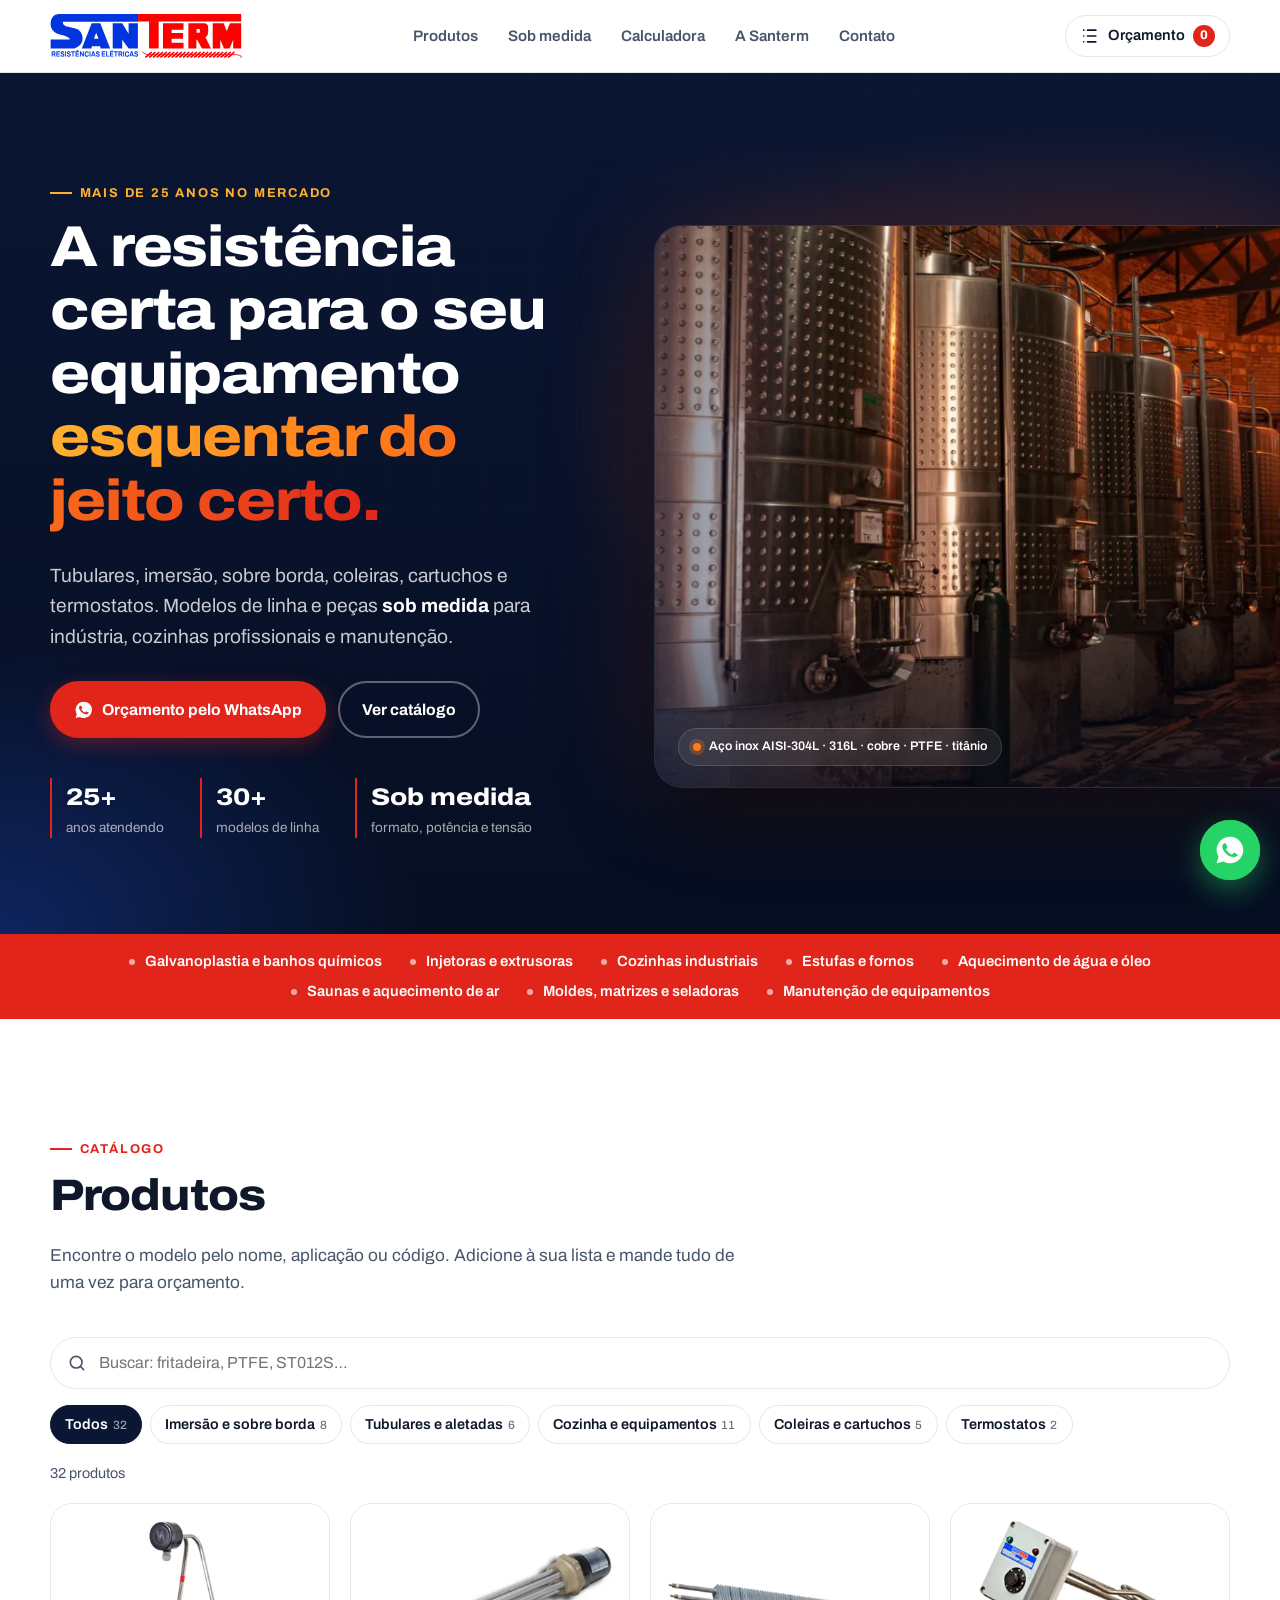
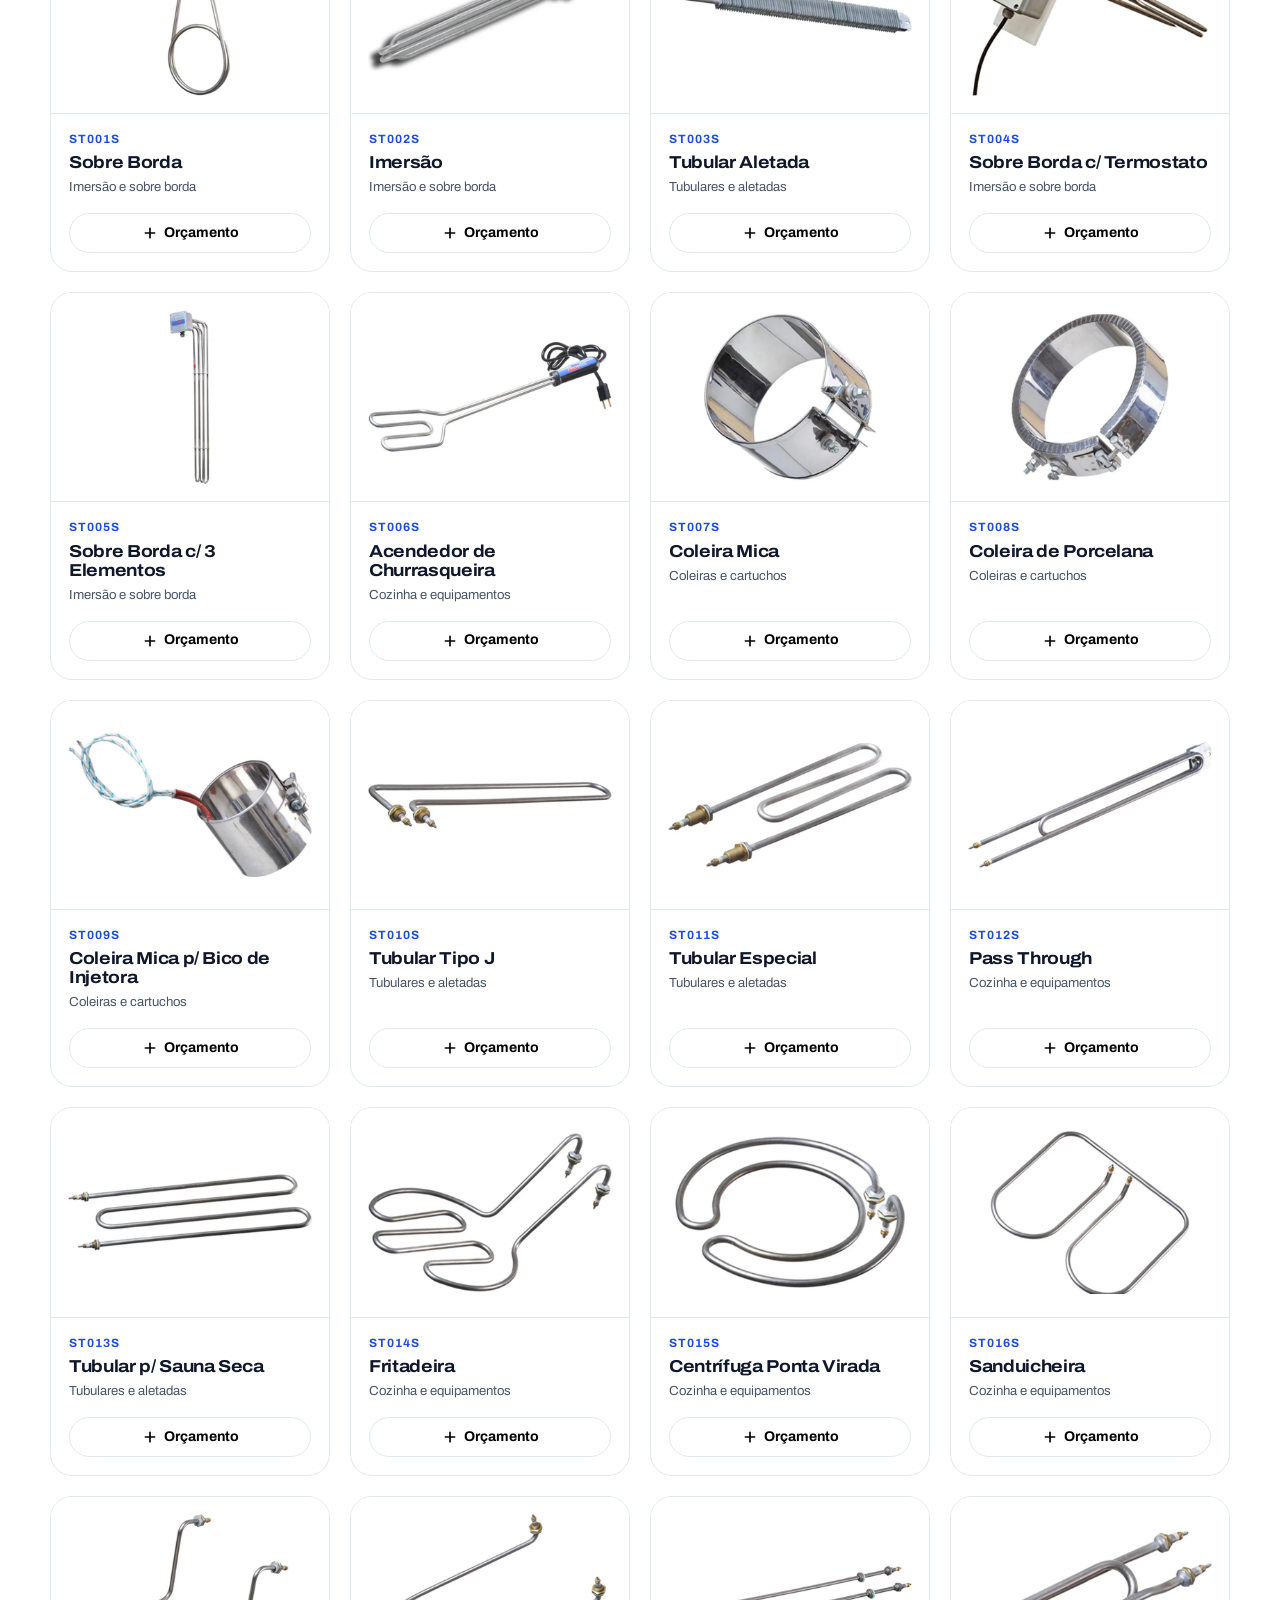
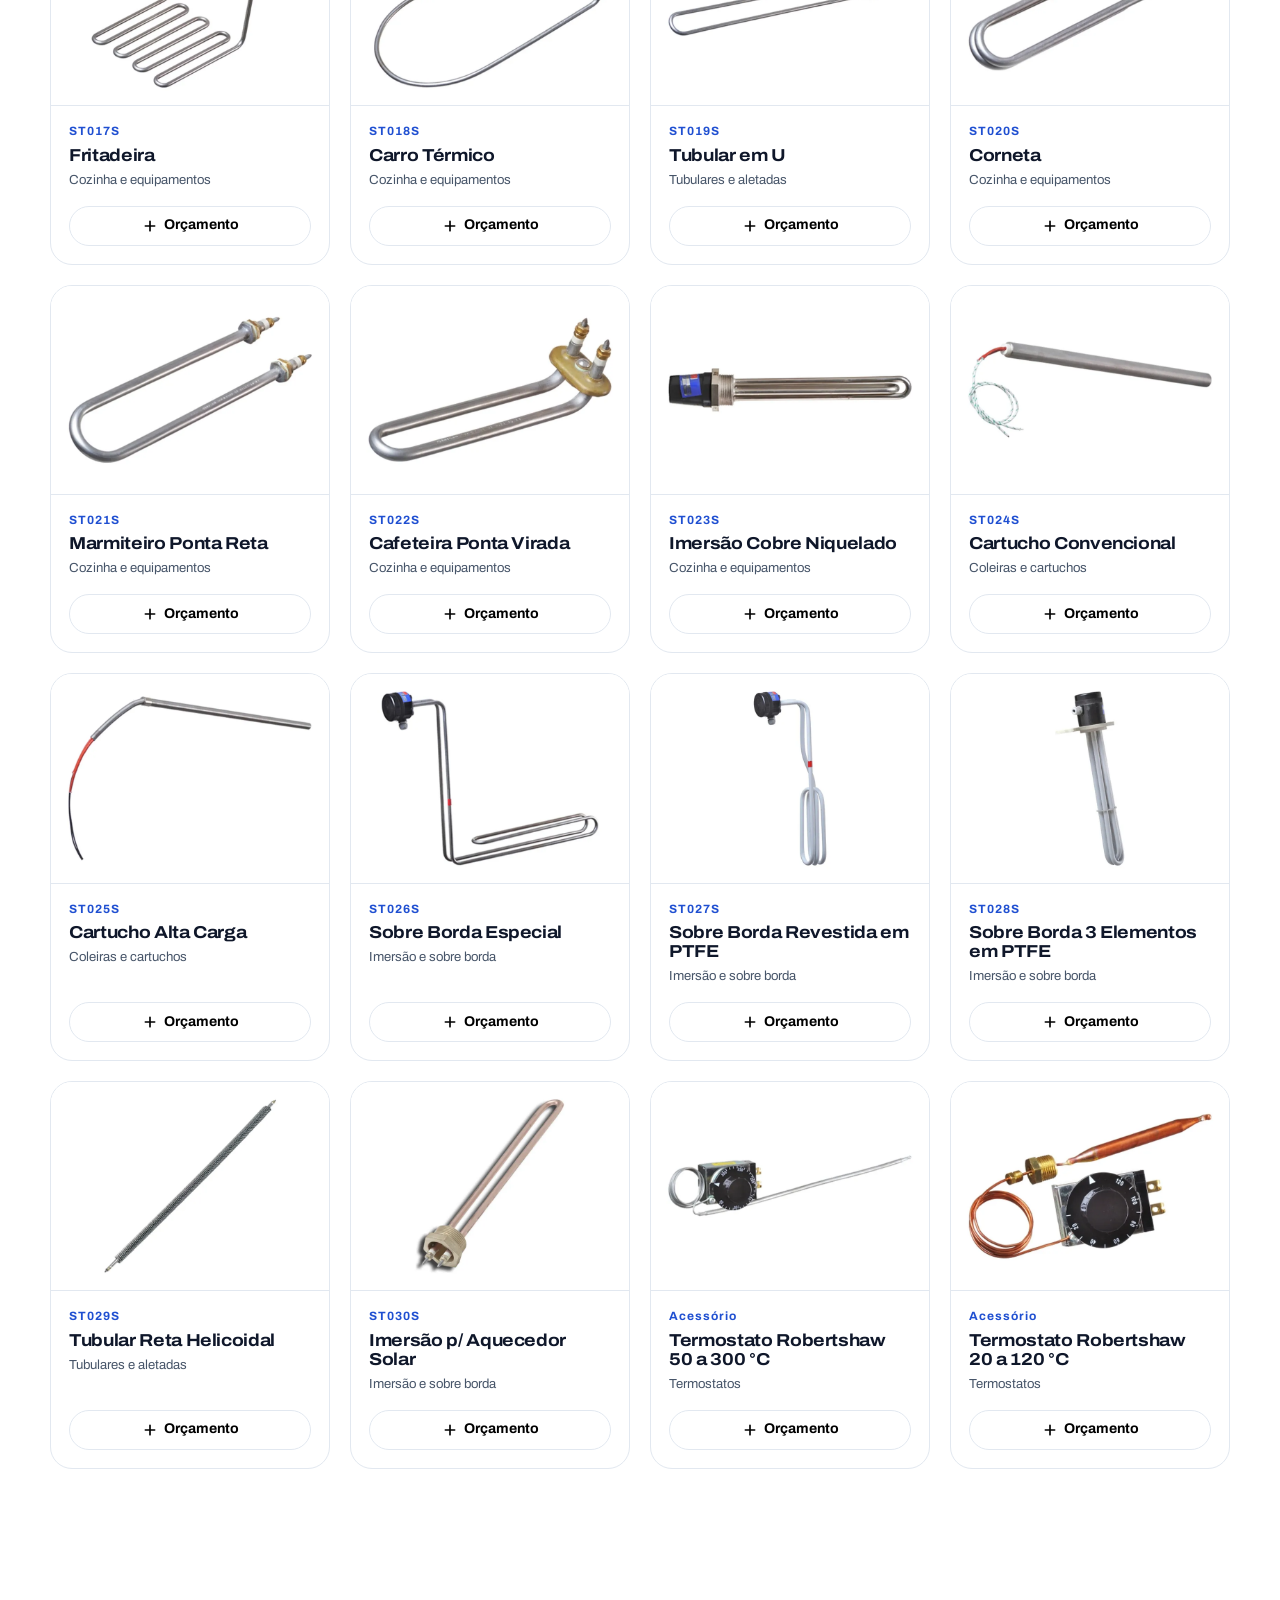
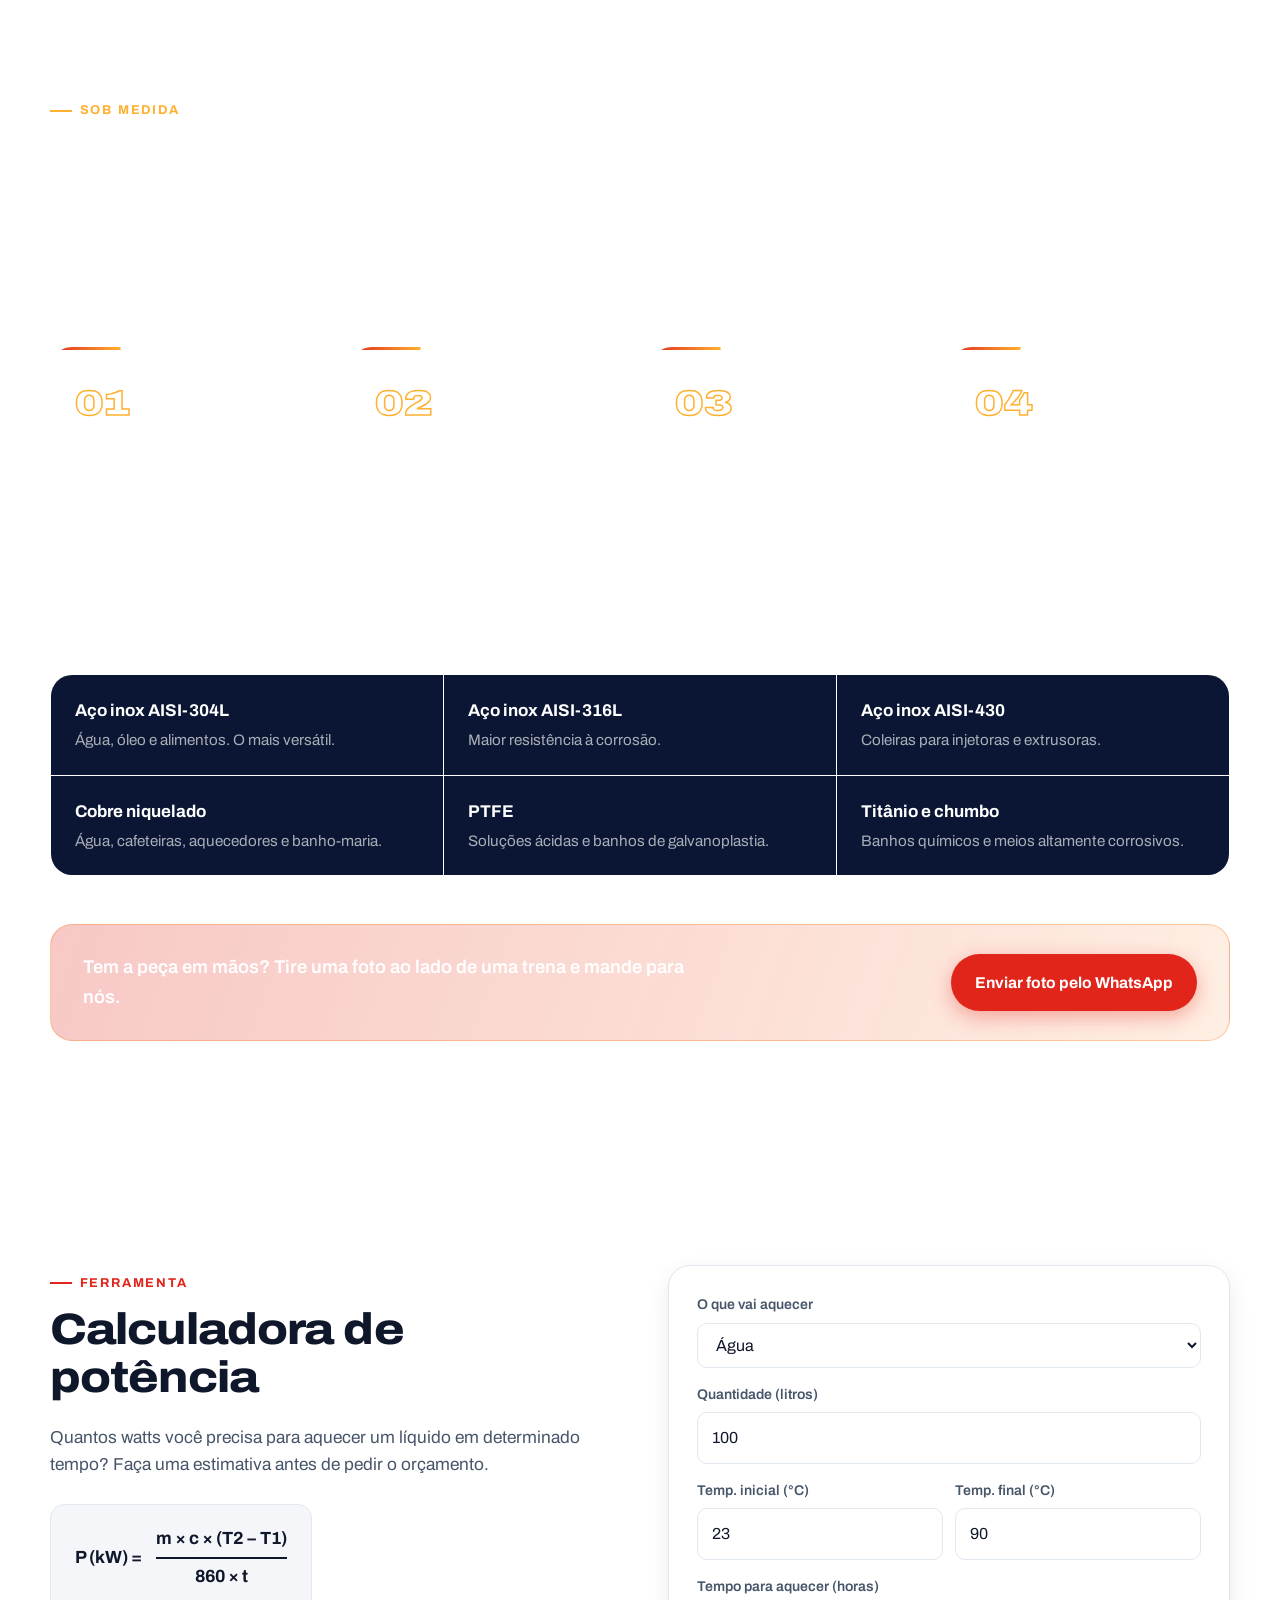
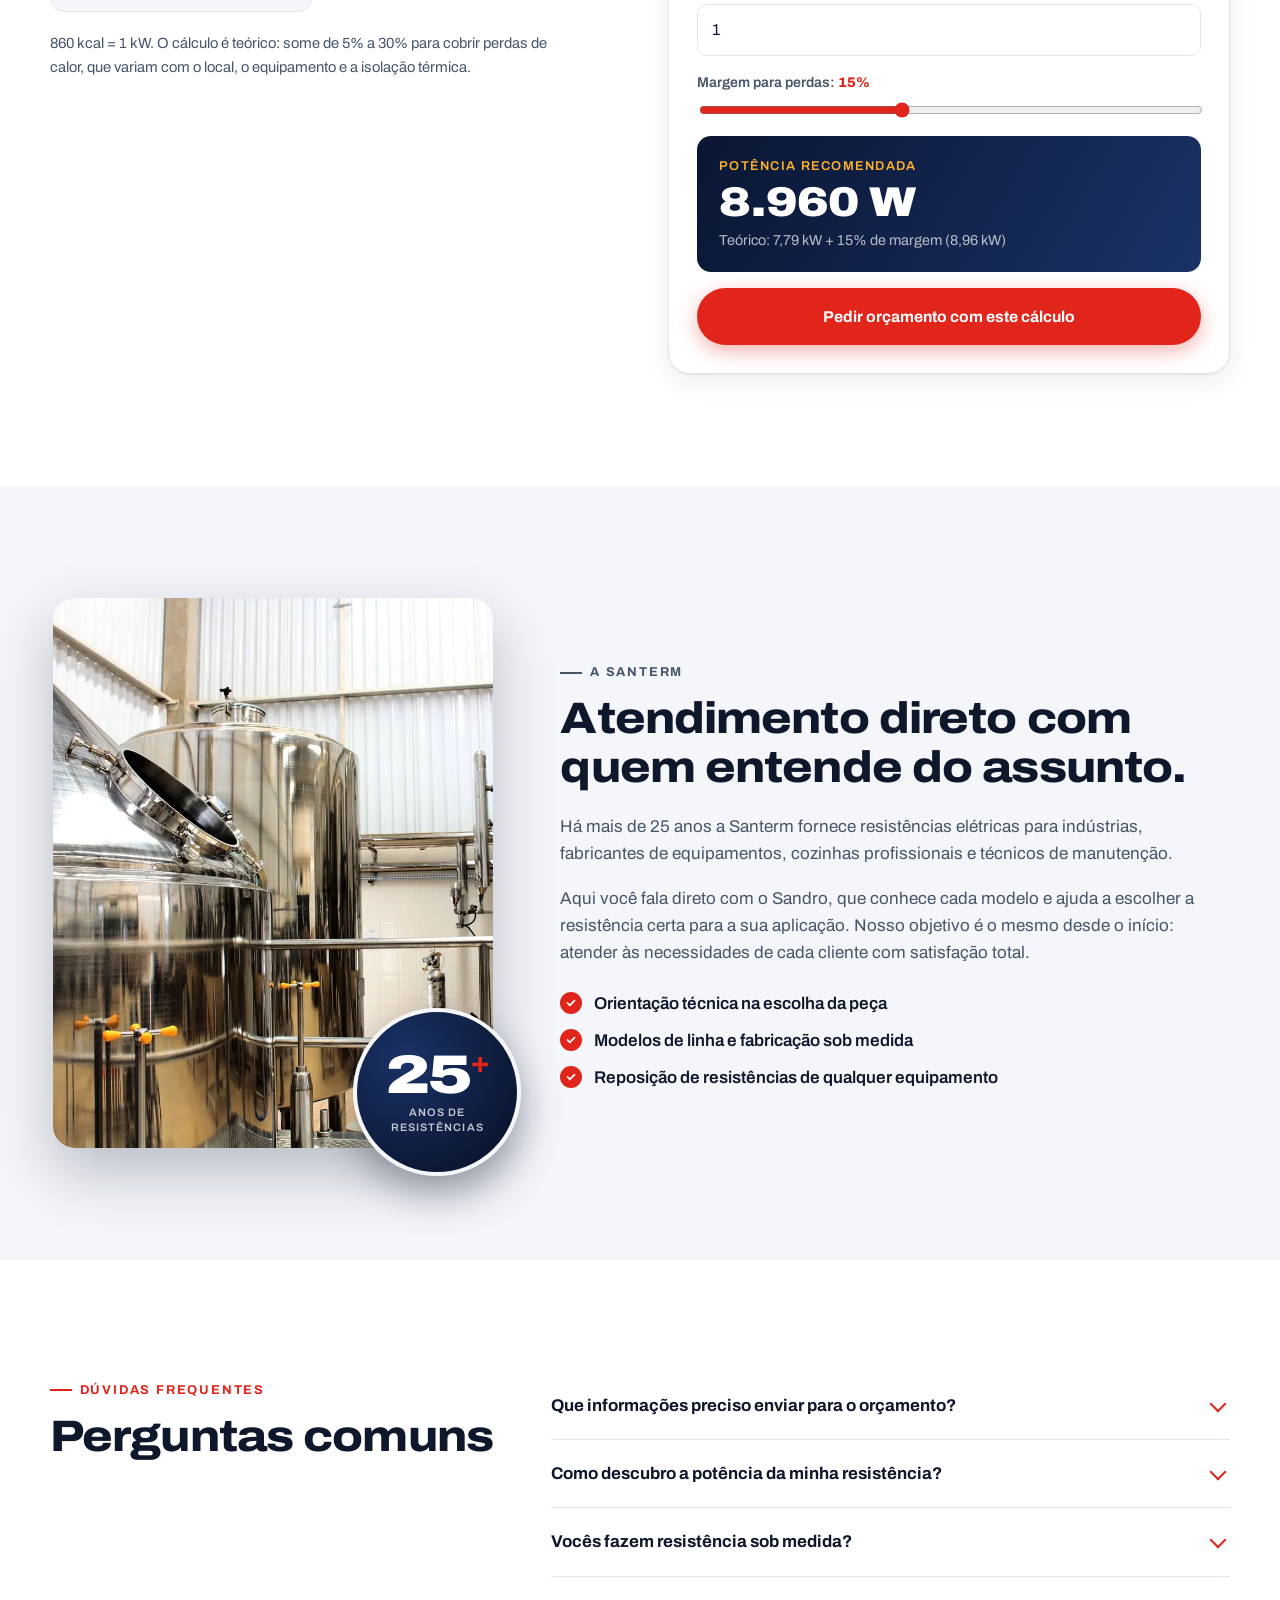
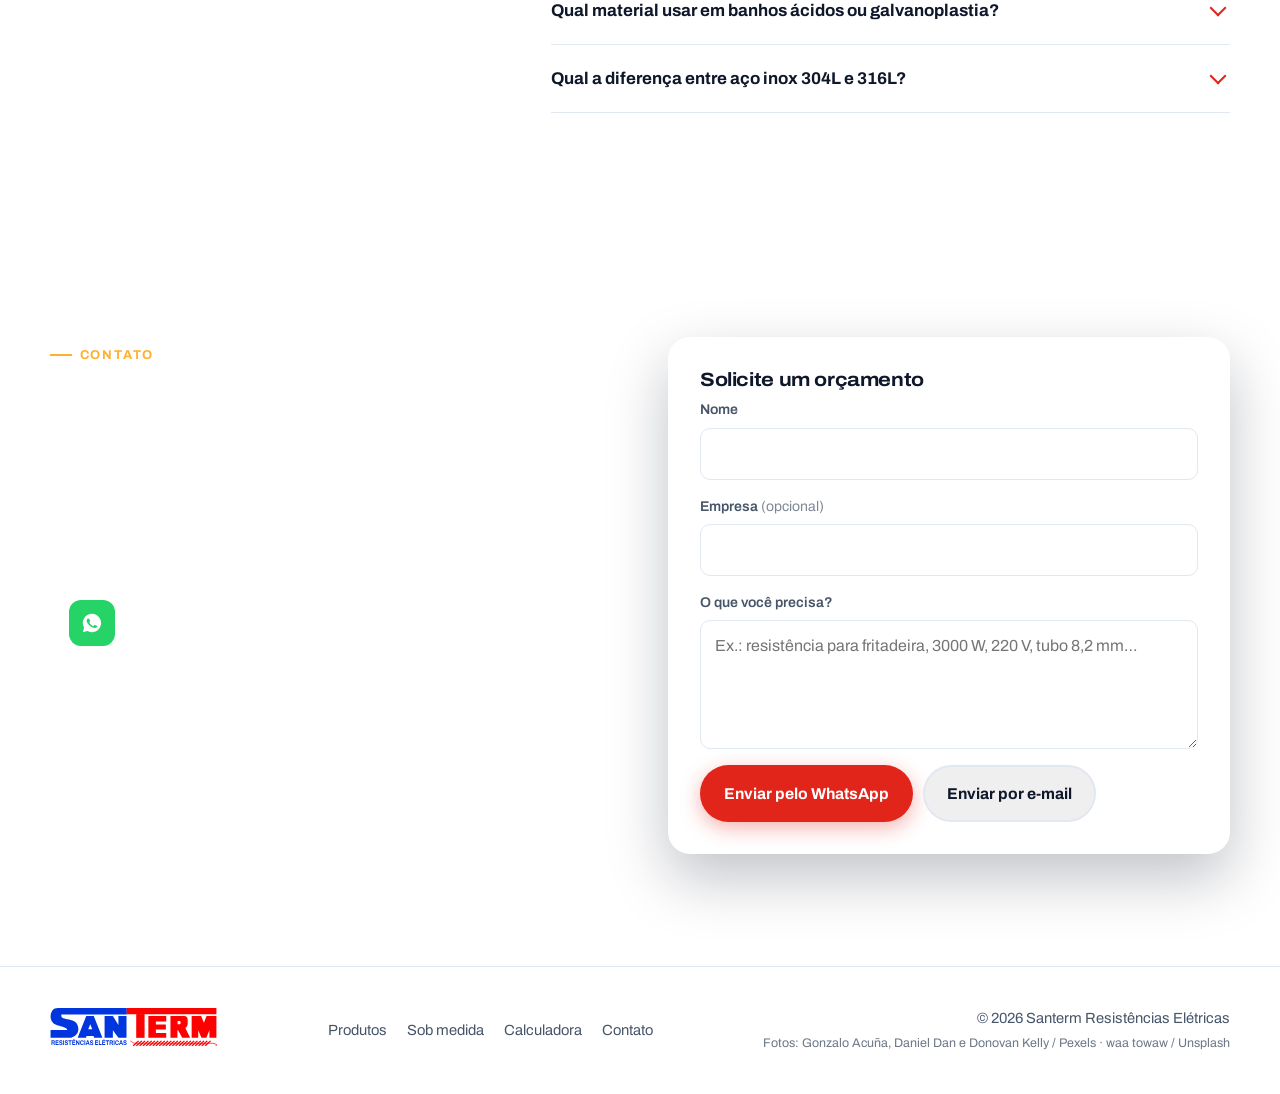
==== commit ecf56114: "Fotos industriais espalhadas pelas seções do site - Sob medida: planta industrial à noite como fundo" ====
--- a/index.html
+++ b/index.html
@@ -153,7 +153,7 @@
     </section>
 
     <!-- ============ SOB MEDIDA ============ -->
-    <section class="section section--dark" id="sob-medida">
+    <section class="section section--dark section--photo section--planta" id="sob-medida">
       <div class="wrap">
         <header class="section__head">
           <p class="eyebrow eyebrow--light">Sob medida</p>
@@ -268,10 +268,13 @@
     <!-- ============ SOBRE ============ -->
     <section class="section section--soft" id="sobre">
       <div class="wrap about">
-        <div class="about__badge" aria-hidden="true">
-          <span class="about__num">25<small>+</small></span>
-          <span class="about__txt">anos de<br>resistências</span>
-        </div>
+        <figure class="about__media">
+          <img src="assets/img/tanques-inox.webp" alt="Tanques industriais de aço inox polido em uma fábrica" width="800" height="1001" loading="lazy">
+          <div class="about__badge" aria-hidden="true">
+            <span class="about__num">25<small>+</small></span>
+            <span class="about__txt">anos de<br>resistências</span>
+          </div>
+        </figure>
         <div class="about__copy">
           <p class="eyebrow">A Santerm</p>
           <h2>Atendimento direto com quem entende do assunto.</h2>
@@ -319,7 +322,7 @@
     </section>
 
     <!-- ============ CONTATO ============ -->
-    <section class="section section--dark" id="contato">
+    <section class="section section--dark section--photo section--sala" id="contato">
       <div class="wrap contact">
         <div class="contact__info">
           <p class="eyebrow eyebrow--light">Contato</p>
@@ -384,7 +387,7 @@
         <a href="#calculadora">Calculadora</a>
         <a href="#contato">Contato</a>
       </nav>
-      <p class="footer__copy">© <span id="ano">2026</span> Santerm Resistências Elétricas<br><small class="footer__credits">Foto do topo: <a href="https://www.pexels.com/photo/stainless-metal-tanks-storage-in-a-plant-10922959/" target="_blank" rel="noopener">Gonzalo Acuña / Pexels</a></small></p>
+      <p class="footer__copy">© <span id="ano">2026</span> Santerm Resistências Elétricas<br><small class="footer__credits">Fotos: <a href="https://www.pexels.com/photo/stainless-metal-tanks-storage-in-a-plant-10922959/" target="_blank" rel="noopener">Gonzalo Acuña</a>, <a href="https://www.pexels.com/photo/stainless-steel-tank-in-an-industrial-plant-7598915/" target="_blank" rel="noopener">Daniel Dan</a> e <a href="https://www.pexels.com/photo/stainless-steel-tanks-in-factory-18915643/" target="_blank" rel="noopener">Donovan Kelly</a> / Pexels · <a href="https://unsplash.com/photos/industrial-plant-illuminated-at-night-with-complex-machinery-qObu9oxpjSs" target="_blank" rel="noopener">waa towaw</a> / Unsplash</small></p>
     </div>
   </footer>
 
--- a/assets/css/style.css
+++ b/assets/css/style.css
@@ -188,6 +188,19 @@
 .section { padding: clamp(64px, 9vw, 112px) 0; }
 .section--soft { background: var(--bg-soft); }
 .section--dark { background: var(--navy-900); color: #fff; }
+/* seções escuras com foto industrial ao fundo */
+.section--photo { background-size: cover; background-position: center; }
+.section--planta {
+  background-image:
+    linear-gradient(180deg, rgba(10, 22, 51, .97) 0%, rgba(10, 22, 51, .82) 45%, rgba(10, 22, 51, .97) 100%),
+    url("../img/planta-noite.webp");
+}
+.section--sala {
+  background-image:
+    linear-gradient(90deg, rgba(6, 14, 34, .96) 0%, rgba(6, 14, 34, .86) 55%, rgba(6, 14, 34, .7) 100%),
+    url("../img/sala-tanques.webp");
+}
+@media (min-width: 1000px) { .section--photo { background-attachment: fixed; } }
 .section__head { max-width: 720px; margin-bottom: 40px; }
 .section__lead { color: var(--ink-2); font-size: 1.08rem; }
 .section--dark .section__lead { color: rgba(255, 255, 255, .72); }
@@ -292,19 +305,20 @@
 
 /* ---------- Sobre ---------- */
 .about { display: grid; grid-template-columns: .8fr 1.2fr; gap: 64px; align-items: center; }
+.about__media { position: relative; margin: 0; max-width: 440px; width: 100%; margin-inline: auto; }
+.about__media img {
+  width: 100%; height: auto; aspect-ratio: 4 / 5; object-fit: cover; border-radius: var(--radius-lg);
+  box-shadow: var(--shadow-lg);
+}
 .about__badge {
-  aspect-ratio: 1; max-width: 380px; width: 100%; margin-inline: auto; border-radius: 50%; display: grid; place-content: center; text-align: center;
-  background: radial-gradient(circle at 30% 30%, var(--navy-700), var(--navy-950)); color: #fff; position: relative;
-  box-shadow: var(--shadow-lg);
-}
-.about__badge::before {
-  content: ""; position: absolute; inset: -10px; border-radius: 50%;
-  background: conic-gradient(from 200deg, var(--red), var(--amber), var(--red) 40%, transparent 41%);
-  -webkit-mask: radial-gradient(circle, transparent 66.5%, #000 67%); mask: radial-gradient(circle, transparent 66.5%, #000 67%);
-}
-.about__num { font-size: clamp(5rem, 11vw, 8rem); font-weight: 900; font-stretch: 125%; line-height: .9; letter-spacing: -.04em; }
+  position: absolute; right: -28px; bottom: -28px; width: 168px; aspect-ratio: 1; border-radius: 50%;
+  display: grid; place-content: center; text-align: center; color: #fff;
+  background: radial-gradient(circle at 30% 30%, var(--navy-700), var(--navy-950));
+  box-shadow: 0 16px 40px rgba(6, 14, 34, .35); border: 4px solid var(--bg-soft);
+}
+.about__num { font-size: 3.4rem; font-weight: 900; font-stretch: 125%; line-height: .9; letter-spacing: -.04em; }
 .about__num small { font-size: .5em; color: var(--red); vertical-align: top; }
-.about__txt { font-weight: 600; letter-spacing: .12em; text-transform: uppercase; font-size: .9rem; color: rgba(255, 255, 255, .75); margin-top: 8px; }
+.about__txt { font-weight: 600; letter-spacing: .1em; text-transform: uppercase; font-size: .68rem; line-height: 1.3; color: rgba(255, 255, 255, .75); margin-top: 6px; }
 .about__copy p { color: var(--ink-2); }
 .checks { list-style: none; padding: 0; margin: 24px 0 0; display: grid; gap: 10px; }
 .checks li { display: flex; gap: 12px; align-items: flex-start; font-weight: 600; }
@@ -445,7 +459,9 @@
   .modal__body { grid-template-columns: 1fr; }
   .modal__img { border-right: 0; border-bottom: 1px solid var(--line); }
   .modal__info { padding: 24px; }
-  .about__badge { max-width: 260px; }
+  .about__media { max-width: 360px; }
+  .about__badge { right: -12px; bottom: -20px; width: 132px; }
+  .about__num { font-size: 2.6rem; }
 }
 @media (max-width: 560px) {
   body { font-size: 16px; }
